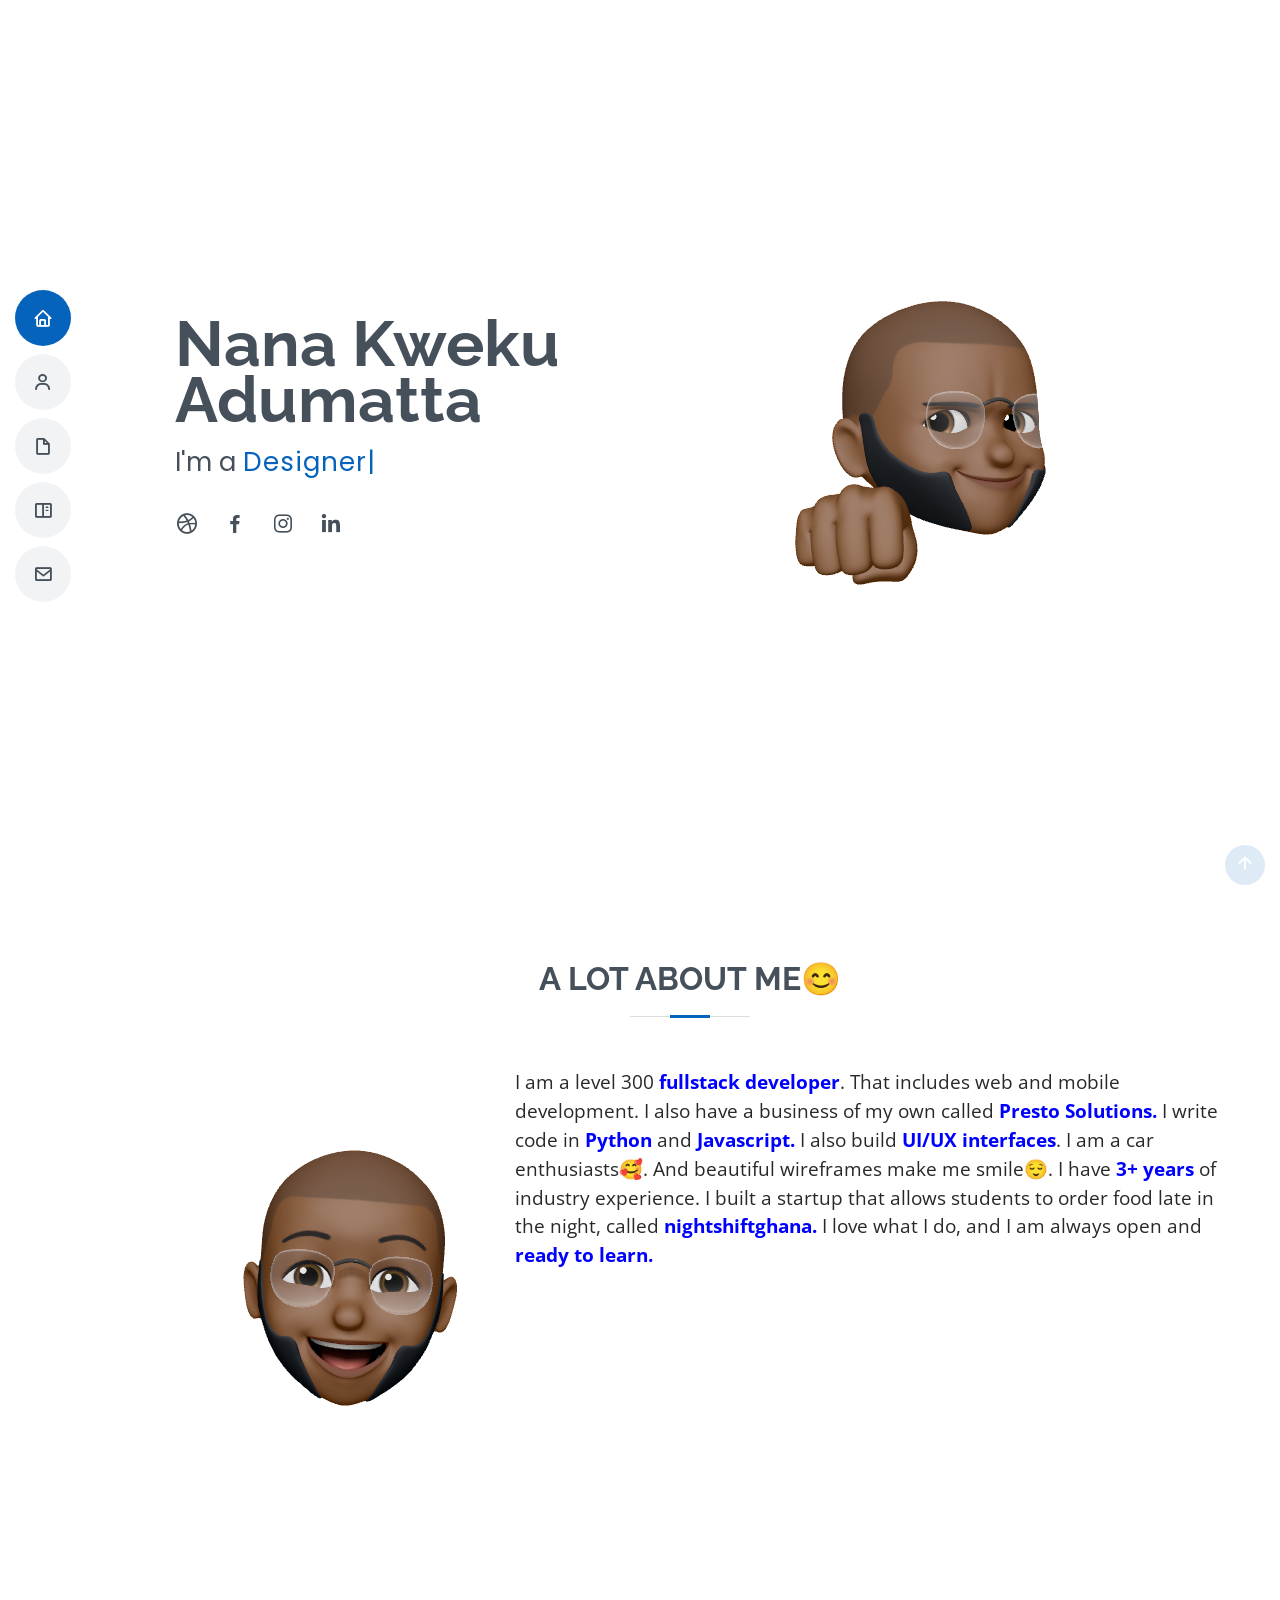
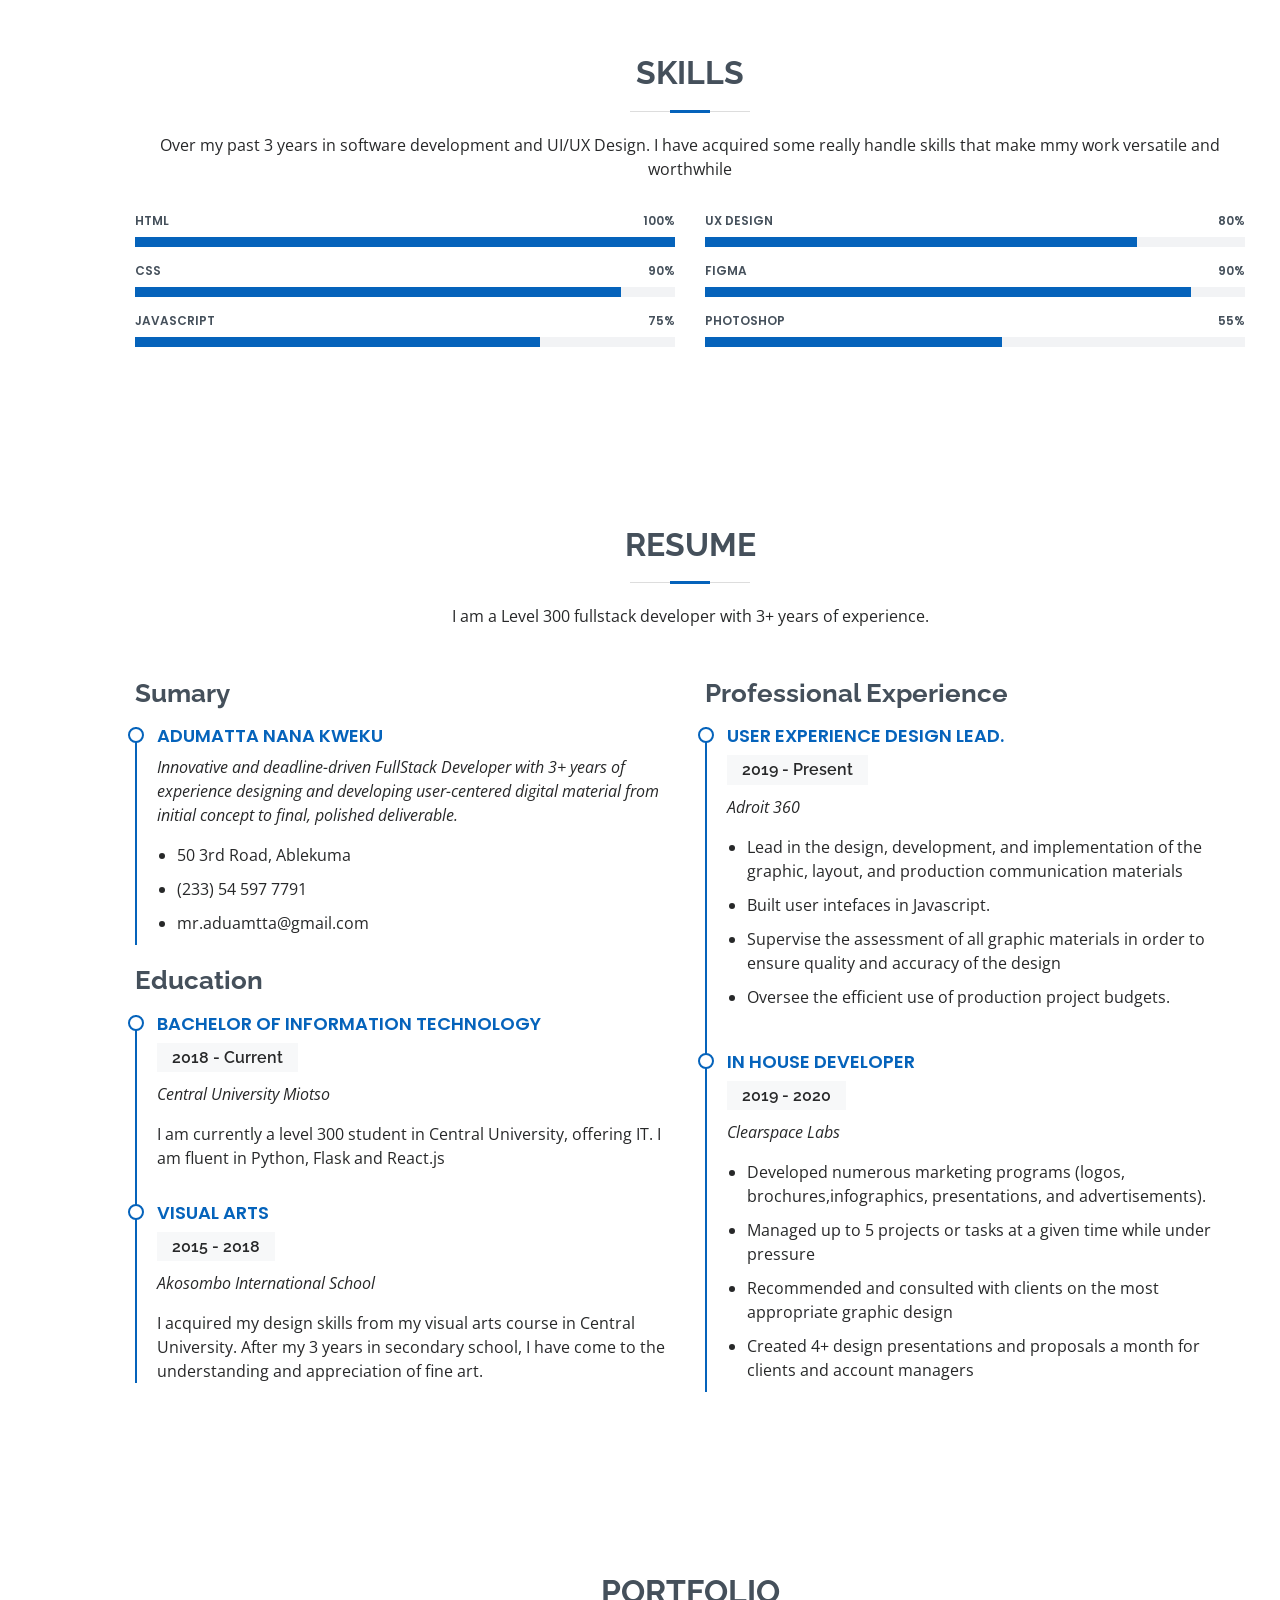
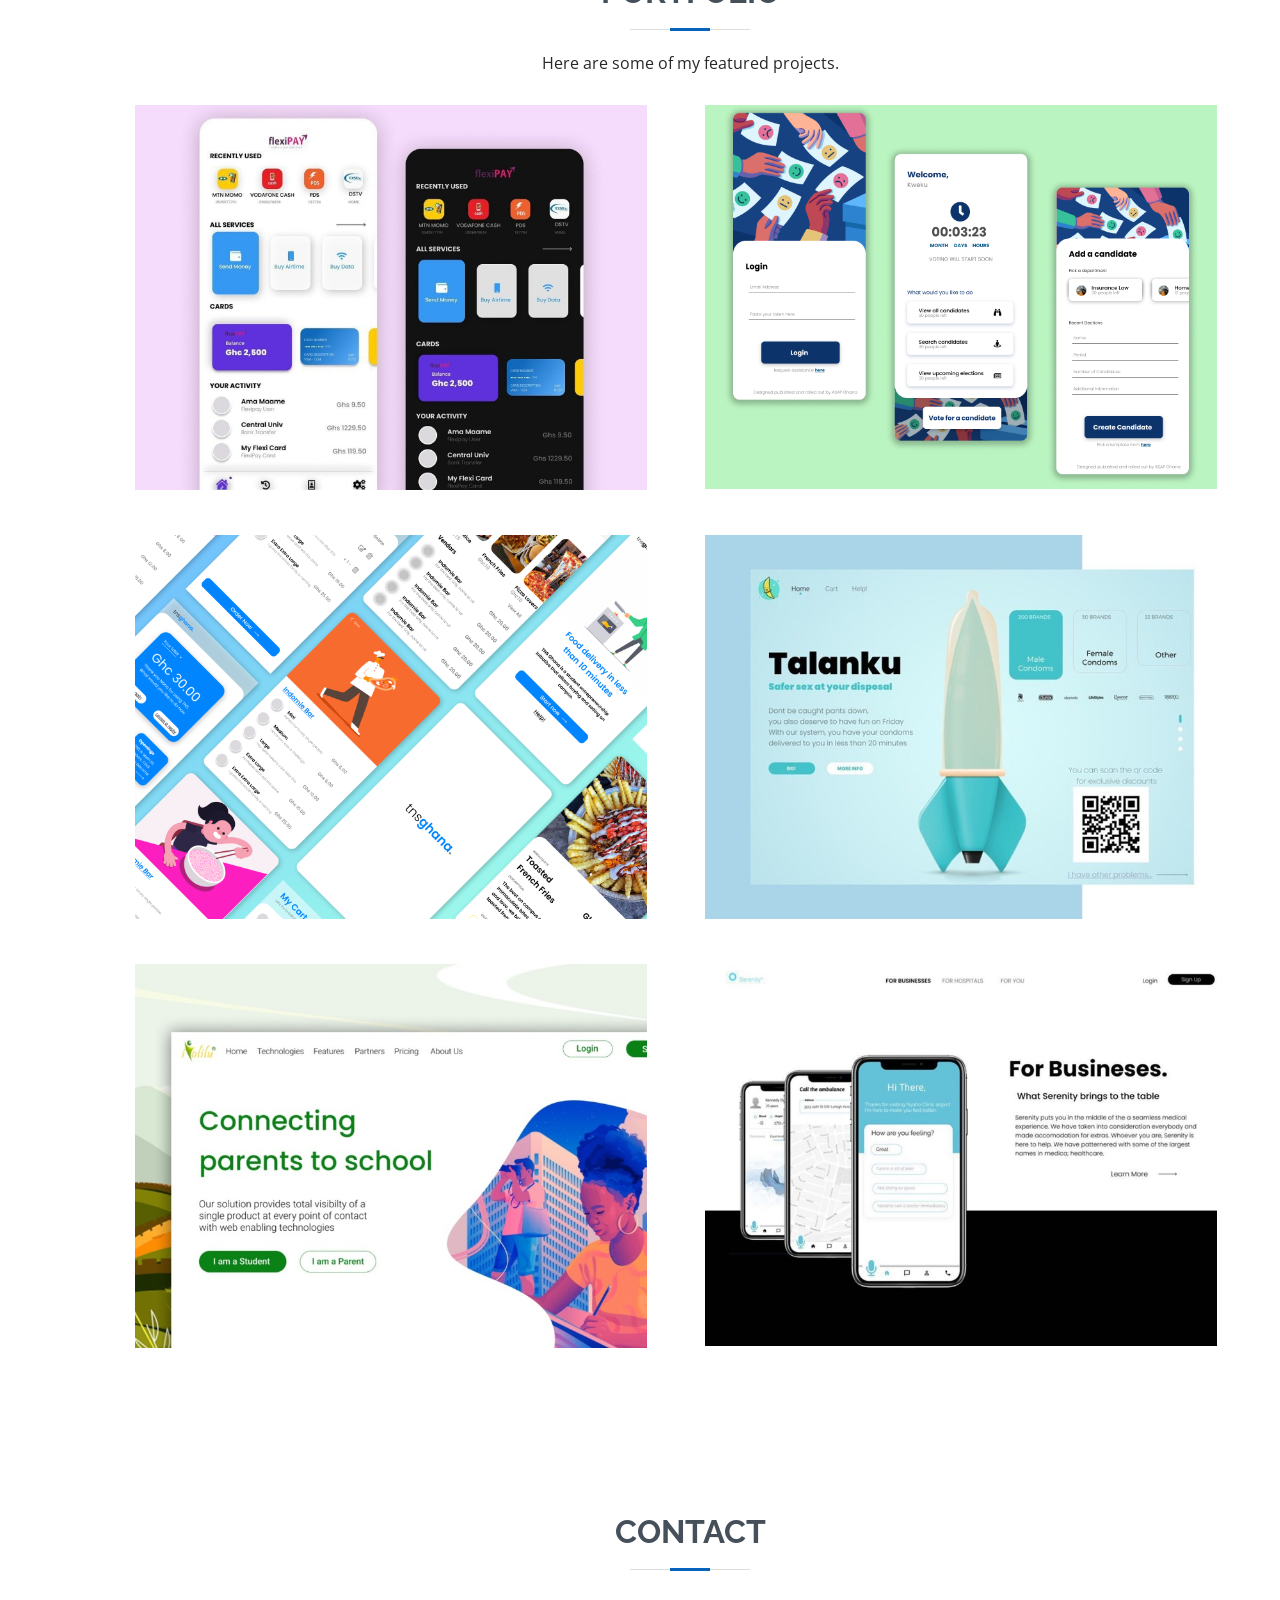
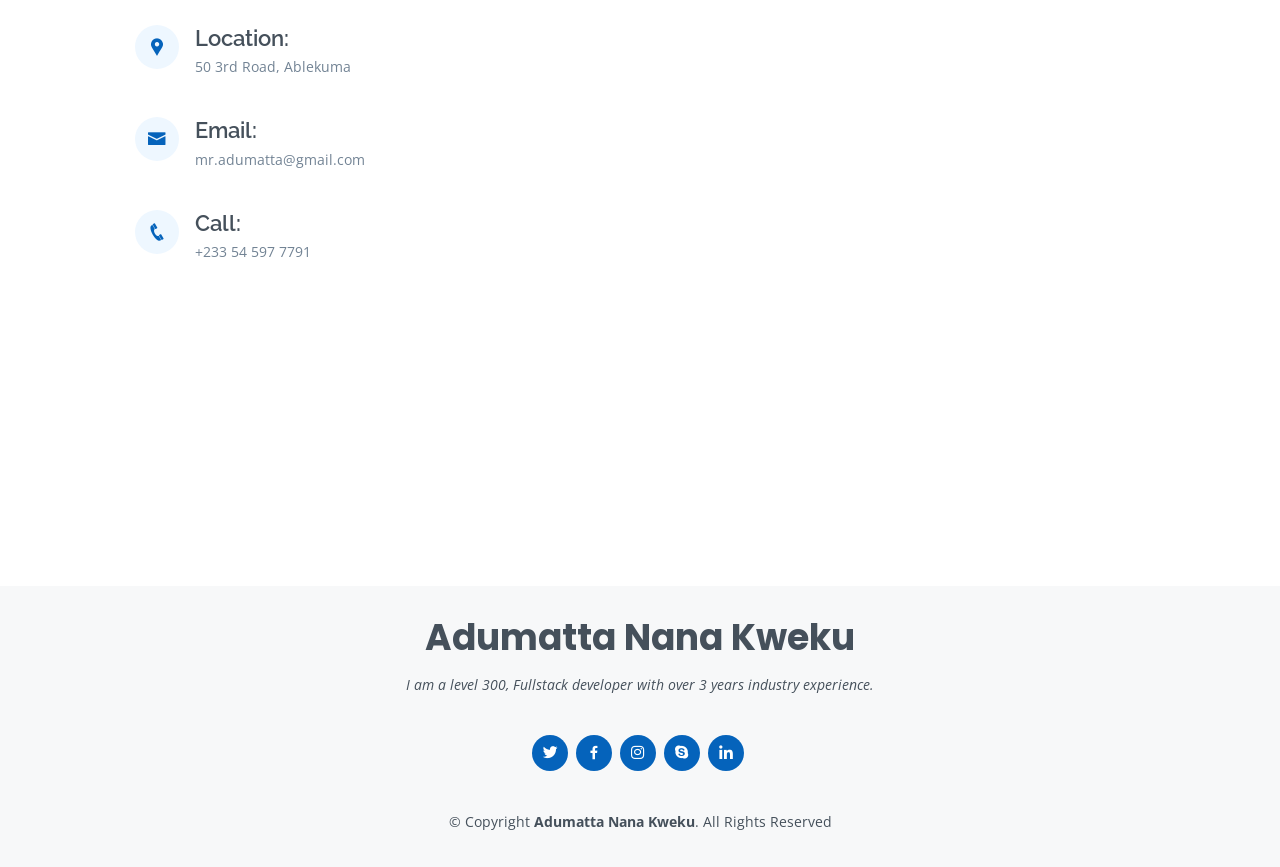
==== index.html @ 80141d2f "up" ====
<!DOCTYPE html>
<html lang="en">

<head>
  <meta charset="utf-8">
  <meta content="width=device-width, initial-scale=1.0" name="viewport">

  <title>Nana Kweku Adumatta</title>
  <meta content="" name="description">
  <meta content="" name="keywords">

  <!-- Favicons -->
  <link href="assets/img/favicon.png" rel="icon">
  <link href="assets/img/apple-touch-icon.png" rel="apple-touch-icon">

  <!-- Google Fonts -->
  <link href="https://fonts.googleapis.com/css?family=Open+Sans:300,300i,400,400i,600,600i,700,700i|Raleway:300,300i,400,400i,500,500i,600,600i,700,700i|Poppins:300,300i,400,400i,500,500i,600,600i,700,700i" rel="stylesheet">

  <!-- Vendor CSS Files -->
  <link href="assets/vendor/bootstrap/css/bootstrap.min.css" rel="stylesheet">
  <link href="assets/vendor/icofont/icofont.min.css" rel="stylesheet">
  <link href="assets/vendor/boxicons/css/boxicons.min.css" rel="stylesheet">
  <link href="assets/vendor/venobox/venobox.css" rel="stylesheet">
  <link href="assets/vendor/owl.carousel/assets/owl.carousel.min.css" rel="stylesheet">
  <link href="assets/vendor/aos/aos.css" rel="stylesheet">

  <!-- Template Main CSS File -->
  <link href="assets/css/style.css" rel="stylesheet">

  <!-- =======================================================
  * Template Name: MyResume - v2.2.1
  * Template URL: https://bootstrapmade.com/free-html-bootstrap-template-my-resume/
  * Author: BootstrapMade.com
  * License: https://bootstrapmade.com/license/
  ======================================================== -->
</head>

<body>

  <!-- ======= Mobile nav toggle button ======= -->
  <button type="button" class="mobile-nav-toggle d-xl-none"><i class="icofont-navigation-menu"></i></button>

  <!-- ======= Header ======= -->
  <header id="header" class="d-flex flex-column justify-content-center">

    <nav class="nav-menu">
      <ul>
        <li class="active"><a href="#hero"><i class="bx bx-home"></i> <span>Home</span></a></li>
        <li><a href="#about"><i class="bx bx-user"></i> <span>About</span></a></li>
        <li><a href="#resume"><i class="bx bx-file-blank"></i> <span>Resume</span></a></li>
        <li><a href="#portfolio"><i class="bx bx-book-content"></i> <span>Portfolio</span></a></li>
        <li><a href="#contact"><i class="bx bx-envelope"></i> <span>Contact</span></a></li>
      </ul>
    </nav><!-- .nav-menu -->

  </header><!-- End Header -->

  <!-- ======= Hero Section ======= -->
  <section id="hero" class="d-flex flex-column justify-content-center">
    <div class="container" data-aos="zoom-in" data-aos-delay="100">
      <div class="row">

      <div class="col-md-6" style="margin-top: auto; margin-bottom: auto;">

      <h1>Nana Kweku <br>Adumatta</h1>
      <p>I'm a <span class="typed" data-typed-items="Designer, Developer, Freelancer, Graphic Designer, Entrepreneur"></span></p>
      <div class="social-links">
        <a href="#" class="dribbble"><i class="bx bxl-dribbble"></i></a>
        <a href="https://www.facebook.com/nanakwekua/" class="facebook"><i class="bx bxl-facebook"></i></a>
        <a href="https://www.instagram.com/mr.kwekuuu/" class="instagram"><i class="bx bxl-instagram"></i></a>
        <!-- <a href="#" class="google-plus"><i class="bx bxl-skype"></i></a> -->
        <a href="https://www.linkedin.com/in/nana-kweku-adumatta-85aa39194/" class="linkedin"><i class="bx bxl-linkedin"></i></a>
      </div>
    </div>
    <div class="col-md-6">
      <img src="./assets/img/IMG_0812.PNG" alt="">
    </div>
  </div>

  </div>

  </section><!-- End Hero -->

  <main id="main">

    <!-- ======= Facts Section ======= -->
    <section id="about" class="skills section-bg">
      <div class="container" data-aos="fade-up">

        <div class="section-title">
          <h2>A lot about me😊</h2>
        </div>
<!-- Fix wrap  -->

        <div class="row" style="flex-wrap:wrap;">
          <div class="col-md-4">
            <img src="./assets/img/happy.png" alt="">
          </div>
          <div class="col-md-8 port">
            <p style="margin-top: auto; margin-bottom: auto; font-size: larger;" >I am a level 300 <a>fullstack developer</a>. That includes web and mobile development. I also have a business of my own called <a>Presto Solutions.</a> I write code in <a>Python</a> and <a>Javascript.</a> I also build <a>UI/UX interfaces</a>. I am a car enthusiasts🥰. And beautiful wireframes make me smile😌. I have <a>3+ years </a>of industry experience. I built a startup that allows students to order food late in the night, called <a>nightshiftghana.</a> I love what I do, and I am always open and <a>ready to learn.</a> </p>
          </div>
        </div>
   
      </div>
    </section>
    <!-- End Skills Section -->

    <!-- ======= Skills Section ======= -->
    <section id="skills" class="skills section-bg">
      <div class="container" data-aos="fade-up">

        <div class="section-title">
          <h2>Skills</h2>
          <p>Over my past 3 years in software development and UI/UX Design. I have acquired some really handle skills that make mmy work versatile and worthwhile</p>
        </div>

        <div class="row skills-content">

          <div class="col-lg-6">

            <div class="progress">
              <span class="skill">HTML <i class="val">100%</i></span>
              <div class="progress-bar-wrap">
                <div class="progress-bar" role="progressbar" aria-valuenow="100" aria-valuemin="0" aria-valuemax="100"></div>
              </div>
            </div>

            <div class="progress">
              <span class="skill">CSS <i class="val">90%</i></span>
              <div class="progress-bar-wrap">
                <div class="progress-bar" role="progressbar" aria-valuenow="90" aria-valuemin="0" aria-valuemax="100"></div>
              </div>
            </div>

            <div class="progress">
              <span class="skill">JavaScript <i class="val">75%</i></span>
              <div class="progress-bar-wrap">
                <div class="progress-bar" role="progressbar" aria-valuenow="75" aria-valuemin="0" aria-valuemax="100"></div>
              </div>
            </div>

          </div>

          <div class="col-lg-6">

            <div class="progress">
              <span class="skill">UX Design <i class="val">80%</i></span>
              <div class="progress-bar-wrap">
                <div class="progress-bar" role="progressbar" aria-valuenow="80" aria-valuemin="0" aria-valuemax="100"></div>
              </div>
            </div>

            <div class="progress">
              <span class="skill">Figma <i class="val">90%</i></span>
              <div class="progress-bar-wrap">
                <div class="progress-bar" role="progressbar" aria-valuenow="90" aria-valuemin="0" aria-valuemax="100"></div>
              </div>
            </div>

            <div class="progress">
              <span class="skill">Photoshop <i class="val">55%</i></span>
              <div class="progress-bar-wrap">
                <div class="progress-bar" role="progressbar" aria-valuenow="55" aria-valuemin="0" aria-valuemax="100"></div>
              </div>
            </div>

          </div>

        </div>

      </div>
    </section><!-- End Skills Section -->

    <!-- ======= Resume Section ======= -->
    <section id="resume" class="resume">
      <div class="container" data-aos="fade-up" data-aos-delay="200">

        <div class="section-title">
          <h2>Resume</h2>
          <p>I am a Level 300 fullstack developer with 3+ years of experience.</p>
        </div>

        <div class="row">
          <div class="col-lg-6">
            <h3 class="resume-title">Sumary</h3>
            <div class="resume-item pb-0">
              <h4>Adumatta Nana Kweku</h4>
              <p><em>Innovative and deadline-driven FullStack Developer with 3+ years of experience designing and developing user-centered digital material from initial concept to final, polished deliverable.</em></p>
              <ul>
                <li>50 3rd Road, Ablekuma</li>
                <li>(233) 54 597 7791</li>
                <li>mr.aduamtta@gmail.com</li>
              </ul>
            </div>

            <h3 class="resume-title">Education</h3>
            <div class="resume-item">
              <h4>Bachelor of Information Technology</h4>
              <h5>2018 - Current</h5>
              <p><em>Central University Miotso</em></p>
              <p>I am currently a level 300 student in Central University, offering IT. I am fluent in Python, Flask and React.js</p>
            </div>
            <div class="resume-item">
              <h4>Visual Arts </h4>
              <h5>2015 - 2018</h5>
              <p><em>Akosombo International School</em></p>
              <p>I acquired my design skills from my visual arts course in Central University. After my 3 years in secondary school, I have come to the understanding and appreciation of fine art.</p>
            </div>
          </div>
          <div class="col-lg-6">
            <h3 class="resume-title">Professional Experience</h3>
            <div class="resume-item">
              <h4>User Experience Design Lead.</h4>
              <h5>2019 - Present</h5>
              <p><em>Adroit 360 </em></p>
              <ul>
                <li>Lead in the design, development, and implementation of the graphic, layout, and production communication materials</li>
                <li>Built user intefaces in Javascript.</li>
                <li>Supervise the assessment of all graphic materials in order to ensure quality and accuracy of the design</li>
                <li>Oversee the efficient use of production project budgets.</li>
              </ul>
            </div>
            <div class="resume-item">
              <h4>In house Developer</h4>
              <h5>2019 - 2020</h5>
              <p><em>Clearspace Labs</em></p>
              <ul>
                <li>Developed numerous marketing programs (logos, brochures,infographics, presentations, and advertisements).</li>
                <li>Managed up to 5 projects or tasks at a given time while under pressure</li>
                <li>Recommended and consulted with clients on the most appropriate graphic design</li>
                <li>Created 4+ design presentations and proposals a month for clients and account managers</li>
              </ul>
            </div>
          </div>
        </div>

      </div>
    </section><!-- End Resume Section -->

    <!-- ======= Portfolio Section ======= -->
    <section id="portfolio">
      <div class="container" data-aos="fade-up">

        <div class="section-title">
          <h2>Portfolio</h2>
          <p>Here are some of my featured projects.</p>
        </div>

    


          <div class="row" >
            <div class="col-md-6">
              <img src="./assets/img/portfolio/flexipay.jpg" style="width: 40vw;" alt="">
            </div>
            <div class="col-md-6">
            <img src="./assets/img/portfolio/law.png" style="width: 40vw;" alt="">     
            </div>
          </div>

      <div class="row" >
        <div class="col-md-6">
          <img src="./assets/img/portfolio/tns.png" style="width: 40vw;" alt="">
        </div>
        <div class="col-md-6">
        <img src="./assets/img/portfolio/talanku.jpg" style="width: 40vw;" alt="">  
        </div>  
  </div>

  <div class="row" >
    <div class="col-md-6">

      <img src="./assets/img/portfolio/ikoliu.jpg" style="width: 40vw;" alt="">
    </div>

    <div class="col-md-6">
      <img src="./assets/img/portfolio/clearspace.jpg" style="width: 40vw;" alt="">     
    </div>
</div>
    </section><!-- End Portfolio Section -->

    <!-- ======= Services Section ======= -->

    <!-- ======= Contact Section ======= -->
    <section id="contact" class="contact">
      <div class="container" data-aos="fade-up">

        <div class="section-title">
          <h2>Contact</h2>
        </div>

        <div class="row mt-1">

          <div class="col-lg-4">
            <div class="info">
              <div class="address">
                <i class="icofont-google-map"></i>
                <h4>Location:</h4>
                <p>50 3rd Road, Ablekuma</p>
              </div>

              <div class="email">
                <i class="icofont-envelope"></i>
                <h4>Email:</h4>
                <p>mr.adumatta@gmail.com</p>
              </div>

              <div class="phone">
                <i class="icofont-phone"></i>
                <h4>Call:</h4>
                <p>+233 54 597 7791</p>
              </div>

            </div>

          </div>

         <div class="col-lg-8 mt-5 mt-lg-0">
          <iframe src="https://www.google.com/maps/embed?pb=!1m14!1m12!1m3!1d992.7638715365691!2d-0.25988783943804583!3d5.5587946787518945!2m3!1f0!2f0!3f0!3m2!1i1024!2i768!4f13.1!5e0!3m2!1sen!2sgh!4v1614637736628!5m2!1sen!2sgh" width="600" height="450" style="border:0;" allowfullscreen="" loading="lazy"></iframe>
         </div>
 <!-- 
            <form action="forms/contact.php" method="post" role="form" class="php-email-form">
              <div class="form-row">
                <div class="col-md-6 form-group">
                  <input type="text" name="name" class="form-control" id="name" placeholder="Your Name" data-rule="minlen:4" data-msg="Please enter at least 4 chars" />
                  <div class="validate"></div>
                </div>
                <div class="col-md-6 form-group">
                  <input type="email" class="form-control" name="email" id="email" placeholder="Your Email" data-rule="email" data-msg="Please enter a valid email" />
                  <div class="validate"></div>
                </div>
              </div>
              <div class="form-group">
                <input type="text" class="form-control" name="subject" id="subject" placeholder="Subject" data-rule="minlen:4" data-msg="Please enter at least 8 chars of subject" />
                <div class="validate"></div>
              </div>
              <div class="form-group">
                <textarea class="form-control" name="message" rows="5" data-rule="required" data-msg="Please write something for us" placeholder="Message"></textarea>
                <div class="validate"></div>
              </div>
              <div class="mb-3">
                <div class="loading">Loading</div>
                <div class="error-message"></div>
                <div class="sent-message">Your message has been sent. Thank you!</div>
              </div>
              <div class="text-center"><button type="submit">Send Message</button></div>
            </form>

          </div> -->

        </div>

      </div>
    </section><!-- End Contact Section -->

  </main><!-- End #main -->

  <!-- ======= Footer ======= -->
  <footer id="footer">
    <div class="container">
      <h3>Adumatta Nana Kweku</h3>
      <p>I am a level 300, Fullstack developer with over 3 years industry experience.</p>
      <div class="social-links">
        <a href="#" class="twitter"><i class="bx bxl-twitter"></i></a>
        <a href="#" class="facebook"><i class="bx bxl-facebook"></i></a>
        <a href="#" class="instagram"><i class="bx bxl-instagram"></i></a>
        <a href="#" class="google-plus"><i class="bx bxl-skype"></i></a>
        <a href="#" class="linkedin"><i class="bx bxl-linkedin"></i></a>
      </div>
      <div class="copyright">
        &copy; Copyright <strong><span>Adumatta Nana Kweku</span></strong>. All Rights Reserved
      </div>
      <!-- <div class="credits">
        All the links in the footer/ should remain intact.
        You can delete the links only if you purchased the pro version.
        Licensing information: [license-url]
        Purchase the pro version with working PHP/AJAX contact form: https://bootstrapmade.com/free-html-bootstrap-template-my-resume/
        Designed by <a href="https://bootstrapmade.com/">BootstrapMade</a>
      </div>
    </div> -->
  </footer><!-- End Footer -->

  <a href="#" class="back-to-top"><i class="bx bx-up-arrow-alt"></i></a>
  <div id="preloader"></div>

  <!-- Vendor JS Files -->
  <script src="assets/vendor/jquery/jquery.min.js"></script>
  <script src="assets/vendor/bootstrap/js/bootstrap.bundle.min.js"></script>
  <script src="assets/vendor/jquery.easing/jquery.easing.min.js"></script>
  <script src="assets/vendor/php-email-form/validate.js"></script>
  <script src="assets/vendor/waypoints/jquery.waypoints.min.js"></script>
  <script src="assets/vendor/counterup/counterup.min.js"></script>
  <script src="assets/vendor/isotope-layout/isotope.pkgd.min.js"></script>
  <script src="assets/vendor/venobox/venobox.min.js"></script>
  <script src="assets/vendor/owl.carousel/owl.carousel.min.js"></script>
  <script src="assets/vendor/typed.js/typed.min.js"></script>
  <script src="assets/vendor/aos/aos.js"></script>

  <!-- Template Main JS File -->
  <script src="assets/js/main.js"></script>

</body>

</html>
---- assets/css/style.css ----
/**
* Template Name: MyResume - v2.2.1
* Template URL: https://bootstrapmade.com/free-html-bootstrap-template-my-resume/
* Author: BootstrapMade.com
* License: https://bootstrapmade.com/license/
*/

/*--------------------------------------------------------------
# General
--------------------------------------------------------------*/
body {
  font-family: "Open Sans", sans-serif;
  color: #272829;
}

a {
  color: #0563bb;
}

a:hover {
  color: #067ded;
  text-decoration: none;
}

h1, h2, h3, h4, h5, h6 {
  font-family: "Raleway", sans-serif;
}

/*--------------------------------------------------------------
# Back to top button
--------------------------------------------------------------*/
.back-to-top {
  position: fixed;
  display: none;
  width: 40px;
  height: 40px;
  border-radius: 50px;
  right: 15px;
  bottom: 15px;
  background: #0563bb;
  color: #fff;
  transition: display 0.5s ease-in-out;
  z-index: 99999;
}

.back-to-top i {
  font-size: 24px;
  position: absolute;
  top: 7px;
  left: 8px;
}

.back-to-top:hover {
  color: #fff;
  background: #0678e3;
  transition: background 0.2s ease-in-out;
}

/*--------------------------------------------------------------
# Preloader
--------------------------------------------------------------*/
#preloader {
  position: fixed;
  top: 0;
  left: 0;
  right: 0;
  bottom: 0;
  z-index: 9999;
  overflow: hidden;
  background: #fff;
}

#preloader:before {
  content: "";
  position: fixed;
  top: calc(50% - 30px);
  left: calc(50% - 30px);
  border: 6px solid #0563bb;
  border-top-color: #fff;
  border-bottom-color: #fff;
  border-radius: 50%;
  width: 60px;
  height: 60px;
  -webkit-animation: animate-preloader 1s linear infinite;
  animation: animate-preloader 1s linear infinite;
}

@-webkit-keyframes animate-preloader {
  0% {
    transform: rotate(0deg);
  }
  100% {
    transform: rotate(360deg);
  }
}

@keyframes animate-preloader {
  0% {
    transform: rotate(0deg);
  }
  100% {
    transform: rotate(360deg);
  }
}

/*--------------------------------------------------------------
# Disable aos animation delay on mobile devices
--------------------------------------------------------------*/
@media screen and (max-width: 768px) {
  [data-aos-delay] {
    transition-delay: 0 !important;
  }
}

/*--------------------------------------------------------------
# Header
--------------------------------------------------------------*/
#header {
  position: fixed;
  top: 0;
  left: 0;
  bottom: 0;
  z-index: 9997;
  transition: all 0.5s;
  padding: 15px;
  overflow-y: auto;
}

@media (max-width: 992px) {
  #header {
    width: 300px;
    background: #fff;
    border-right: 1px solid #e6e9ec;
    left: -300px;
  }
}

@media (min-width: 992px) {
  #main {
    margin-left: 100px;
  }
}

/*--------------------------------------------------------------
# Navigation Menu
--------------------------------------------------------------*/
/* Desktop Navigation */
.nav-menu * {
  margin: 0;
  padding: 0;
  list-style: none;
}

.nav-menu > ul > li {
  position: relative;
  white-space: nowrap;
}

.nav-menu a {
  display: flex;
  align-items: center;
  color: #45505b;
  padding: 10px 18px;
  margin-bottom: 8px;
  transition: 0.3s;
  font-size: 15px;
  border-radius: 50px;
  background: #f2f3f5;
  height: 56px;
  width: 100%;
  overflow: hidden;
  transition: 0.3s;
}

.nav-menu a i {
  font-size: 20px;
}

.nav-menu a span {
  padding: 0 5px 0 7px;
  color: #45505b;
}

@media (min-width: 992px) {
  .nav-menu a {
    width: 56px;
  }
  .nav-menu a span {
    display: none;
    color: #fff;
  }
}

.nav-menu a:hover, .nav-menu .active > a, .nav-menu li:hover > a {
  color: #fff;
  background: #0563bb;
}

.nav-menu a:hover span, .nav-menu .active > a span, .nav-menu li:hover > a span {
  color: #fff;
}

.nav-menu a:hover, .nav-menu li:hover > a {
  width: 100%;
  color: #fff;
}

.nav-menu a:hover span, .nav-menu li:hover > a span {
  display: block;
}

/* Mobile Navigation */
.mobile-nav-toggle {
  position: fixed;
  right: 15px;
  top: 15px;
  z-index: 9998;
  border: 0;
  background: none;
  font-size: 24px;
  transition: all 0.4s;
  outline: none !important;
  line-height: 1;
  cursor: pointer;
  text-align: right;
}

.mobile-nav-toggle i {
  color: #45505b;
}

.mobile-nav-active {
  overflow: hidden;
}

.mobile-nav-active #header {
  left: 0;
}

.mobile-nav-active .mobile-nav-toggle i {
  color: #0563bb;
}

.strip{
  display:flex; justify-content:space-between; margin-top: 5vh;

  
}

.row{
  margin-bottom: 5vh;
}

.port a{
  color: blue !important;
  font-weight: bolder;
}
/*--------------------------------------------------------------
# Hero Section
--------------------------------------------------------------*/
#hero {
  width: 100%;
  height: 100vh;
  /* background: url("../img/hero-bg.jpg") top right no-repeat; */
  background-size: cover;
  position: relative;
}

@media (min-width: 992px) {
  #hero {
    padding-left: 160px;
  }
}

#hero:before {
  content: "";
  background: rgba(255, 255, 255, 0.8);
  position: absolute;
  bottom: 0;
  top: 0;
  left: 0;
  right: 0;
}

#hero h1 {
  margin: 0;
  font-size: 64px;
  font-weight: 700;
  line-height: 56px;
  color: #45505b;
}

#hero p {
  color: #45505b;
  margin: 15px 0 0 0;
  font-size: 26px;
  font-family: "Poppins", sans-serif;
}

#hero p span {
  color: #0563bb;
  letter-spacing: 1px;
}

#hero .social-links {
  margin-top: 30px;
}

#hero .social-links a {
  font-size: 24px;
  display: inline-block;
  color: #45505b;
  line-height: 1;
  margin-right: 20px;
  transition: 0.3s;
}

#hero .social-links a:hover {
  color: #0563bb;
}

@media (max-width: 992px) {
  #hero {
    text-align: center;
  }
  #hero h1 {
    font-size: 32px;
    line-height: 36px;
  }
  #hero p {
    margin-top: 10px;
    font-size: 20px;
    line-height: 24px;
  }
}

/*--------------------------------------------------------------
# Sections General
--------------------------------------------------------------*/
section {
  padding: 60px 0;
  overflow: hidden;
}

.section-title {
  text-align: center;
  padding-bottom: 30px;
}

.section-title h2 {
  font-size: 32px;
  font-weight: bold;
  text-transform: uppercase;
  margin-bottom: 20px;
  padding-bottom: 20px;
  position: relative;
  color: #45505b;
}

.section-title h2::before {
  content: '';
  position: absolute;
  display: block;
  width: 120px;
  height: 1px;
  background: #ddd;
  bottom: 1px;
  left: calc(50% - 60px);
}

.section-title h2::after {
  content: '';
  position: absolute;
  display: block;
  width: 40px;
  height: 3px;
  background: #0563bb;
  bottom: 0;
  left: calc(50% - 20px);
}

.section-title p {
  margin-bottom: 0;
}

/*--------------------------------------------------------------
# About
--------------------------------------------------------------*/
.about .content h3 {
  font-weight: 700;
  font-size: 26px;
  color: #728394;
}

.about .content ul {
  list-style: none;
  padding: 0;
}

.about .content ul li {
  padding-bottom: 10px;
}

.about .content ul i {
  font-size: 20px;
  padding-right: 2px;
  color: #0563bb;
}

.about .content p:last-child {
  margin-bottom: 0;
}

/*--------------------------------------------------------------
# Facts
--------------------------------------------------------------*/
.facts .count-box {
  padding: 30px 30px 25px 30px;
  margin-top: 30px;
  width: 100%;
  position: relative;
  text-align: center;
  background: #fff;
}

.facts .count-box i {
  position: absolute;
  top: -25px;
  left: 50%;
  transform: translateX(-50%);
  font-size: 24px;
  background: #0563bb;
  padding: 12px;
  color: #fff;
  border-radius: 50px;
}

.facts .count-box span {
  font-size: 36px;
  display: block;
  font-weight: 600;
  color: #011426;
}

.facts .count-box p {
  padding: 0;
  margin: 0;
  font-family: "Raleway", sans-serif;
  font-size: 14px;
}

/*--------------------------------------------------------------
# Akills
--------------------------------------------------------------*/
.skills .progress {
  height: 50px;
  display: block;
  background: none;
}

.skills .progress .skill {
  padding: 10px 0;
  margin: 0 0 6px 0;
  text-transform: uppercase;
  display: block;
  font-weight: 600;
  font-family: "Poppins", sans-serif;
  color: #45505b;
}

.skills .progress .skill .val {
  float: right;
  font-style: normal;
}

.skills .progress-bar-wrap {
  background: #f2f3f5;
}

.skills .progress-bar {
  width: 1px;
  height: 10px;
  transition: .9s;
  background-color: #0563bb;
}

/*--------------------------------------------------------------
# Resume
--------------------------------------------------------------*/
.resume .resume-title {
  font-size: 26px;
  font-weight: 700;
  margin-top: 20px;
  margin-bottom: 20px;
  color: #45505b;
}

.resume .resume-item {
  padding: 0 0 20px 20px;
  margin-top: -2px;
  border-left: 2px solid #0563bb;
  position: relative;
}

.resume .resume-item h4 {
  line-height: 18px;
  font-size: 18px;
  font-weight: 600;
  text-transform: uppercase;
  font-family: "Poppins", sans-serif;
  color: #0563bb;
  margin-bottom: 10px;
}

.resume .resume-item h5 {
  font-size: 16px;
  background: #f7f8f9;
  padding: 5px 15px;
  display: inline-block;
  font-weight: 600;
  margin-bottom: 10px;
}

.resume .resume-item ul {
  padding-left: 20px;
}

.resume .resume-item ul li {
  padding-bottom: 10px;
}

.resume .resume-item:last-child {
  padding-bottom: 0;
}

.resume .resume-item::before {
  content: "";
  position: absolute;
  width: 16px;
  height: 16px;
  border-radius: 50px;
  left: -9px;
  top: 0;
  background: #fff;
  border: 2px solid #0563bb;
}

/*--------------------------------------------------------------
# Portfolio
--------------------------------------------------------------*/
.portfolio .portfolio-item {
  margin-bottom: 30px;
}

.portfolio #portfolio-flters {
  padding: 0;
  margin: 0 auto 25px auto;
  list-style: none;
  text-align: center;
  background: #fff;
  border-radius: 50px;
  padding: 2px 15px;
}

.portfolio #portfolio-flters li {
  cursor: pointer;
  display: inline-block;
  padding: 10px 15px;
  font-size: 14px;
  font-weight: 600;
  line-height: 1;
  text-transform: uppercase;
  color: #272829;
  margin-bottom: 5px;
  transition: all 0.3s ease-in-out;
}

.portfolio #portfolio-flters li:hover, .portfolio #portfolio-flters li.filter-active {
  color: #0563bb;
}

.portfolio #portfolio-flters li:last-child {
  margin-right: 0;
}

.portfolio .portfolio-wrap {
  transition: 0.3s;
  position: relative;
  overflow: hidden;
  z-index: 1;
  background: rgba(69, 80, 91, 0.8);
}

.portfolio .portfolio-wrap::before {
  content: "";
  background: rgba(255, 255, 255, 0.7);
  position: absolute;
  left: 30px;
  right: 30px;
  top: 30px;
  bottom: 30px;
  transition: all ease-in-out 0.3s;
  z-index: 2;
  opacity: 0;
}

.portfolio .portfolio-wrap .portfolio-info {
  opacity: 0;
  position: absolute;
  top: 0;
  left: 0;
  right: 0;
  bottom: 0;
  text-align: center;
  z-index: 3;
  transition: all ease-in-out 0.3s;
  display: flex;
  flex-direction: column;
  justify-content: center;
  align-items: center;
}

.portfolio .portfolio-wrap .portfolio-info::before {
  display: block;
  content: "";
  width: 48px;
  height: 48px;
  position: absolute;
  top: 35px;
  left: 35px;
  border-top: 3px solid #d7dce1;
  border-left: 3px solid #d7dce1;
  transition: all 0.5s ease 0s;
  z-index: 9994;
}

.portfolio .portfolio-wrap .portfolio-info::after {
  display: block;
  content: "";
  width: 48px;
  height: 48px;
  position: absolute;
  bottom: 35px;
  right: 35px;
  border-bottom: 3px solid #d7dce1;
  border-right: 3px solid #d7dce1;
  transition: all 0.5s ease 0s;
  z-index: 9994;
}

.portfolio .portfolio-wrap .portfolio-info h4 {
  font-size: 20px;
  color: #45505b;
  font-weight: 600;
}

.portfolio .portfolio-wrap .portfolio-info p {
  color: #45505b;
  font-size: 14px;
  text-transform: uppercase;
  padding: 0;
  margin: 0;
}

.portfolio .portfolio-wrap .portfolio-links {
  text-align: center;
  z-index: 4;
}

.portfolio .portfolio-wrap .portfolio-links a {
  color: #45505b;
  margin: 0 2px;
  font-size: 28px;
  display: inline-block;
  transition: 0.3s;
}

.portfolio .portfolio-wrap .portfolio-links a:hover {
  color: #148af9;
}

.portfolio .portfolio-wrap:hover::before {
  top: 0;
  left: 0;
  right: 0;
  bottom: 0;
  opacity: 1;
}

.portfolio .portfolio-wrap:hover .portfolio-info {
  opacity: 1;
}

.portfolio .portfolio-wrap:hover .portfolio-info::before {
  top: 15px;
  left: 15px;
}

.portfolio .portfolio-wrap:hover .portfolio-info::after {
  bottom: 15px;
  right: 15px;
}

/*--------------------------------------------------------------
# Services
--------------------------------------------------------------*/
.services .icon-box {
  text-align: center;
  padding: 70px 20px 80px 20px;
  transition: all ease-in-out 0.3s;
  background: #fff;
  box-shadow: 0px 5px 90px 0px rgba(110, 123, 131, 0.05);
}

.services .icon-box .icon {
  margin: 0 auto;
  width: 100px;
  height: 100px;
  display: flex;
  align-items: center;
  justify-content: center;
  transition: ease-in-out 0.3s;
  position: relative;
}

.services .icon-box .icon i {
  font-size: 36px;
  transition: 0.5s;
  position: relative;
}

.services .icon-box .icon svg {
  position: absolute;
  top: 0;
  left: 0;
}

.services .icon-box .icon svg path {
  transition: 0.5s;
  fill: #f5f5f5;
}

.services .icon-box h4 {
  font-weight: 600;
  margin: 10px 0 15px 0;
  font-size: 22px;
}

.services .icon-box h4 a {
  color: #45505b;
  transition: ease-in-out 0.3s;
}

.services .icon-box p {
  line-height: 24px;
  font-size: 14px;
  margin-bottom: 0;
}

.services .icon-box:hover {
  border-color: #fff;
  box-shadow: 0px 0 35px 0 rgba(0, 0, 0, 0.08);
}

.services .iconbox-blue i {
  color: #47aeff;
}

.services .iconbox-blue:hover .icon i {
  color: #fff;
}

.services .iconbox-blue:hover .icon path {
  fill: #47aeff;
}

.services .iconbox-orange i {
  color: #ffa76e;
}

.services .iconbox-orange:hover .icon i {
  color: #fff;
}

.services .iconbox-orange:hover .icon path {
  fill: #ffa76e;
}

.services .iconbox-pink i {
  color: #e80368;
}

.services .iconbox-pink:hover .icon i {
  color: #fff;
}

.services .iconbox-pink:hover .icon path {
  fill: #e80368;
}

.services .iconbox-yellow i {
  color: #ffbb2c;
}

.services .iconbox-yellow:hover .icon i {
  color: #fff;
}

.services .iconbox-yellow:hover .icon path {
  fill: #ffbb2c;
}

.services .iconbox-red i {
  color: #ff5828;
}

.services .iconbox-red:hover .icon i {
  color: #fff;
}

.services .iconbox-red:hover .icon path {
  fill: #ff5828;
}

.services .iconbox-teal i {
  color: #11dbcf;
}

.services .iconbox-teal:hover .icon i {
  color: #fff;
}

.services .iconbox-teal:hover .icon path {
  fill: #11dbcf;
}

/*--------------------------------------------------------------
# Testimonials
--------------------------------------------------------------*/
.testimonials .section-header {
  margin-bottom: 40px;
}

.testimonials .testimonial-item {
  text-align: center;
}

.testimonials .testimonial-item .testimonial-img {
  width: 120px;
  border-radius: 50%;
  border: 4px solid #fff;
  margin: 0 auto;
}

.testimonials .testimonial-item h3 {
  font-size: 20px;
  font-weight: bold;
  margin: 10px 0 5px 0;
  color: #111;
}

.testimonials .testimonial-item h4 {
  font-size: 14px;
  color: #999;
  margin: 0 0 15px 0;
}

.testimonials .testimonial-item .quote-icon-left, .testimonials .testimonial-item .quote-icon-right {
  color: #90c8fc;
  font-size: 26px;
}

.testimonials .testimonial-item .quote-icon-left {
  display: inline-block;
  left: -5px;
  position: relative;
}

.testimonials .testimonial-item .quote-icon-right {
  display: inline-block;
  right: -5px;
  position: relative;
  top: 10px;
}

.testimonials .testimonial-item p {
  font-style: italic;
  margin: 0 auto 15px auto;
}

.testimonials .owl-nav, .testimonials .owl-dots {
  margin-top: 5px;
  text-align: center;
}

.testimonials .owl-dot {
  display: inline-block;
  margin: 0 5px;
  width: 12px;
  height: 12px;
  border-radius: 50%;
  background-color: #ddd !important;
}

.testimonials .owl-dot.active {
  background-color: #0563bb !important;
}

@media (min-width: 992px) {
  .testimonials .testimonial-item p {
    width: 80%;
  }
}

/*--------------------------------------------------------------
# Contact
--------------------------------------------------------------*/
.contact .info {
  width: 100%;
  background: #fff;
}

.contact .info i {
  font-size: 20px;
  color: #0563bb;
  float: left;
  width: 44px;
  height: 44px;
  background: #eef7ff;
  display: flex;
  justify-content: center;
  align-items: center;
  border-radius: 50px;
  transition: all 0.3s ease-in-out;
}

.contact .info h4 {
  padding: 0 0 0 60px;
  font-size: 22px;
  font-weight: 600;
  margin-bottom: 5px;
  color: #45505b;
}

.contact .info p {
  padding: 0 0 0 60px;
  margin-bottom: 0;
  font-size: 14px;
  color: #728394;
}

.contact .info .email, .contact .info .phone {
  margin-top: 40px;
}

.contact .info .email:hover i, .contact .info .address:hover i, .contact .info .phone:hover i {
  background: #0563bb;
  color: #fff;
}

.contact .php-email-form {
  width: 100%;
  background: #fff;
}

.contact .php-email-form .form-group {
  padding-bottom: 8px;
}

.contact .php-email-form .validate {
  display: none;
  color: red;
  margin: 0 0 15px 0;
  font-weight: 400;
  font-size: 13px;
}

.contact .php-email-form .error-message {
  display: none;
  color: #fff;
  background: #ed3c0d;
  text-align: left;
  padding: 15px;
  font-weight: 600;
}

.contact .php-email-form .error-message br + br {
  margin-top: 25px;
}

.contact .php-email-form .sent-message {
  display: none;
  color: #fff;
  background: #18d26e;
  text-align: center;
  padding: 15px;
  font-weight: 600;
}

.contact .php-email-form .loading {
  display: none;
  background: #fff;
  text-align: center;
  padding: 15px;
}

.contact .php-email-form .loading:before {
  content: "";
  display: inline-block;
  border-radius: 50%;
  width: 24px;
  height: 24px;
  margin: 0 10px -6px 0;
  border: 3px solid #18d26e;
  border-top-color: #eee;
  -webkit-animation: animate-loading 1s linear infinite;
  animation: animate-loading 1s linear infinite;
}

.contact .php-email-form input, .contact .php-email-form textarea {
  border-radius: 4px;
  box-shadow: none;
  font-size: 14px;
}

.contact .php-email-form input {
  height: 44px;
}

.contact .php-email-form textarea {
  padding: 10px 12px;
}

.contact .php-email-form button[type="submit"] {
  background: #0563bb;
  border: 0;
  padding: 10px 35px;
  color: #fff;
  transition: 0.4s;
  border-radius: 50px;
}

.contact .php-email-form button[type="submit"]:hover {
  background: #0678e3;
}

@-webkit-keyframes animate-loading {
  0% {
    transform: rotate(0deg);
  }
  100% {
    transform: rotate(360deg);
  }
}

@keyframes animate-loading {
  0% {
    transform: rotate(0deg);
  }
  100% {
    transform: rotate(360deg);
  }
}

/*--------------------------------------------------------------
# Portfolio Details
--------------------------------------------------------------*/
.portfolio-details {
  padding: 40px 0;
}

.portfolio-details .portfolio-title {
  font-size: 26px;
  font-weight: 700;
  margin-bottom: 20px;
}

.portfolio-details .portfolio-details-carousel .owl-nav, .portfolio-details .portfolio-details-carousel .owl-dots {
  margin-top: 5px;
  text-align: center;
}

.portfolio-details .portfolio-details-carousel .owl-dot {
  display: inline-block;
  margin: 0 5px;
  width: 12px;
  height: 12px;
  border-radius: 50%;
  background-color: #ddd !important;
}

.portfolio-details .portfolio-details-carousel .owl-dot.active {
  background-color: #0563bb !important;
}

.portfolio-details .portfolio-info {
  padding-top: 45px;
}

.portfolio-details .portfolio-info h3 {
  font-size: 22px;
  font-weight: 400;
  margin-bottom: 20px;
}

.portfolio-details .portfolio-info ul {
  list-style: none;
  padding: 0;
  font-size: 15px;
}

.portfolio-details .portfolio-info ul li + li {
  margin-top: 10px;
}

.portfolio-details .portfolio-info p {
  font-size: 15px;
  padding: 15px 0 0 0;
}

@media (max-width: 992px) {
  .portfolio-details .portfolio-info {
    padding-top: 20px;
  }
}

/*--------------------------------------------------------------
# Footer
--------------------------------------------------------------*/
#footer {
  background: #f7f8f9;
  color: #45505b;
  font-size: 14px;
  text-align: center;
  padding: 30px 0;
}

#footer h3 {
  font-size: 36px;
  font-weight: 700;
  position: relative;
  font-family: "Poppins", sans-serif;
  padding: 0;
  margin: 0 0 15px 0;
}

#footer p {
  font-size: 15;
  font-style: italic;
  padding: 0;
  margin: 0 0 40px 0;
}

#footer .social-links {
  margin: 0 0 40px 0;
}

#footer .social-links a {
  font-size: 18px;
  display: inline-block;
  background: #0563bb;
  color: #fff;
  line-height: 1;
  padding: 8px 0;
  margin-right: 4px;
  border-radius: 50%;
  text-align: center;
  width: 36px;
  height: 36px;
  transition: 0.3s;
}

#footer .social-links a:hover {
  background: #0678e3;
  color: #fff;
  text-decoration: none;
}

#footer .copyright {
  margin: 0 0 5px 0;
}

#footer .credits {
  font-size: 13px;
}
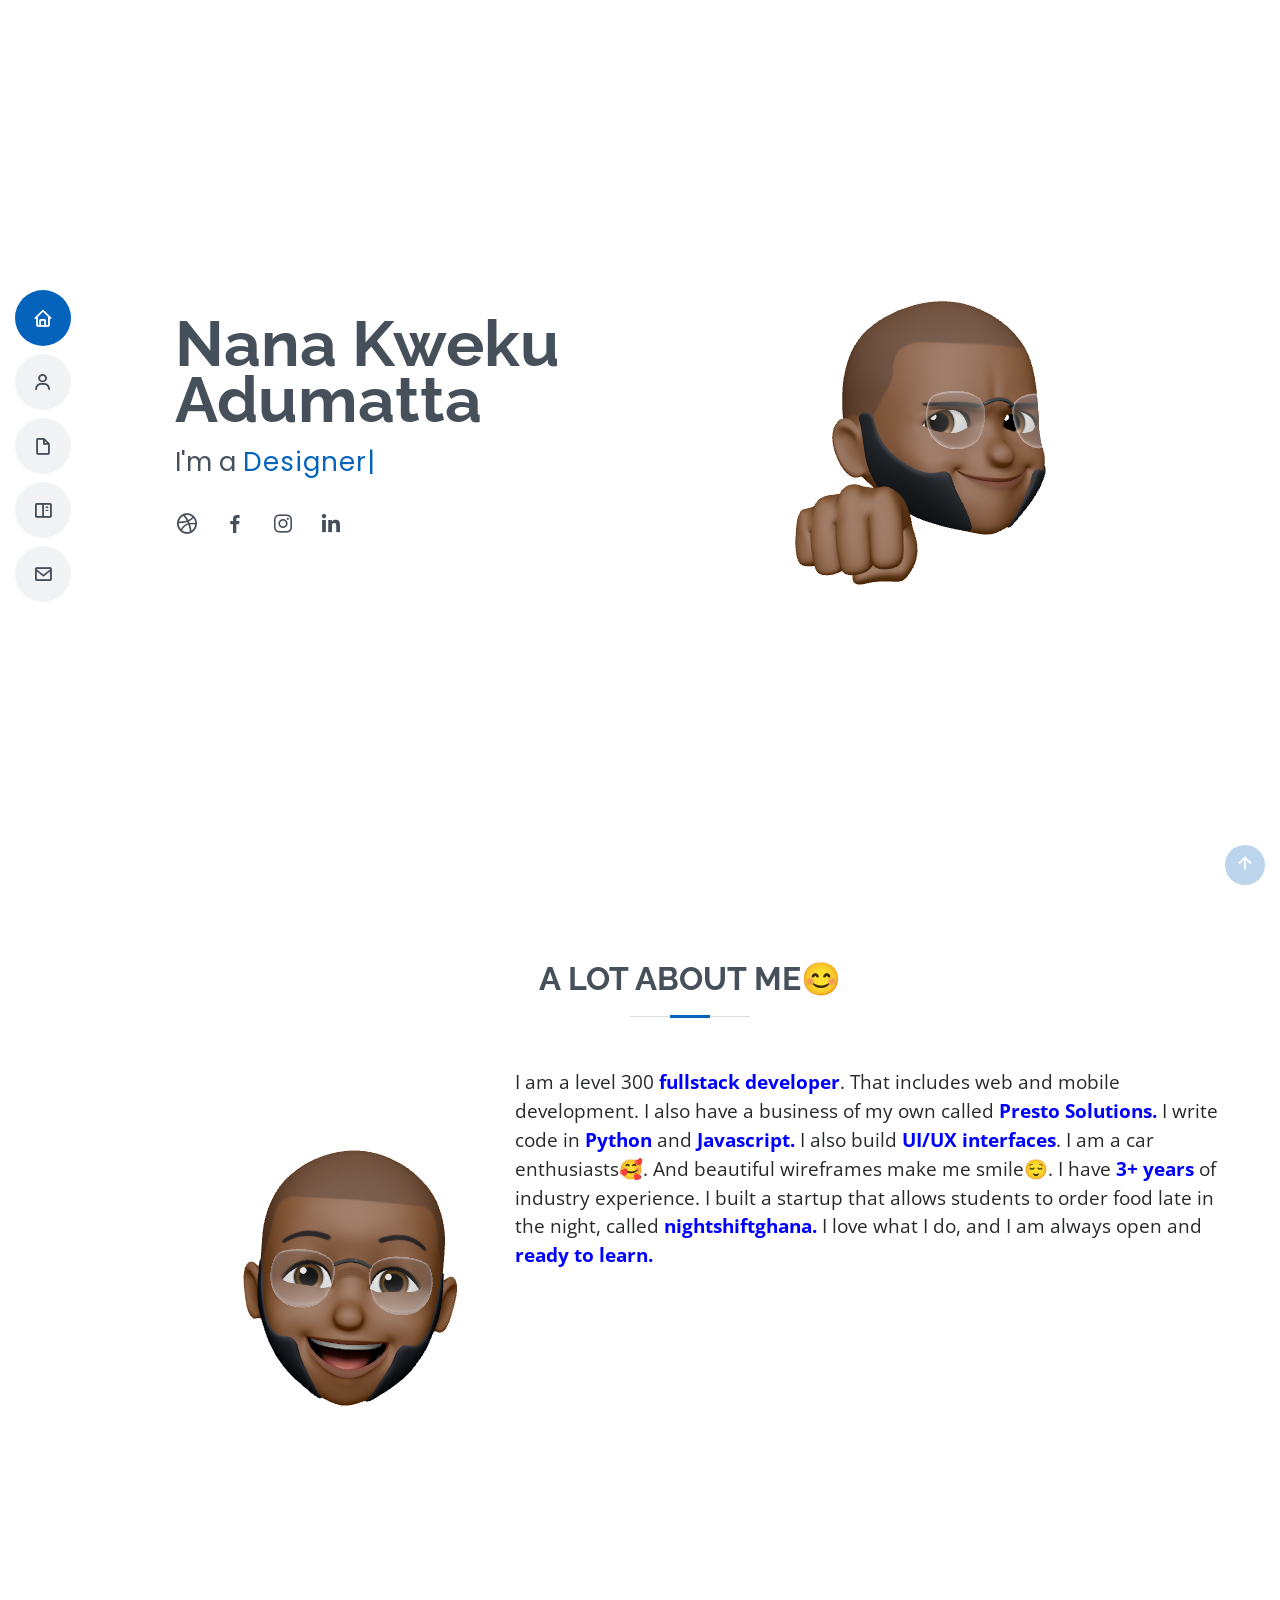
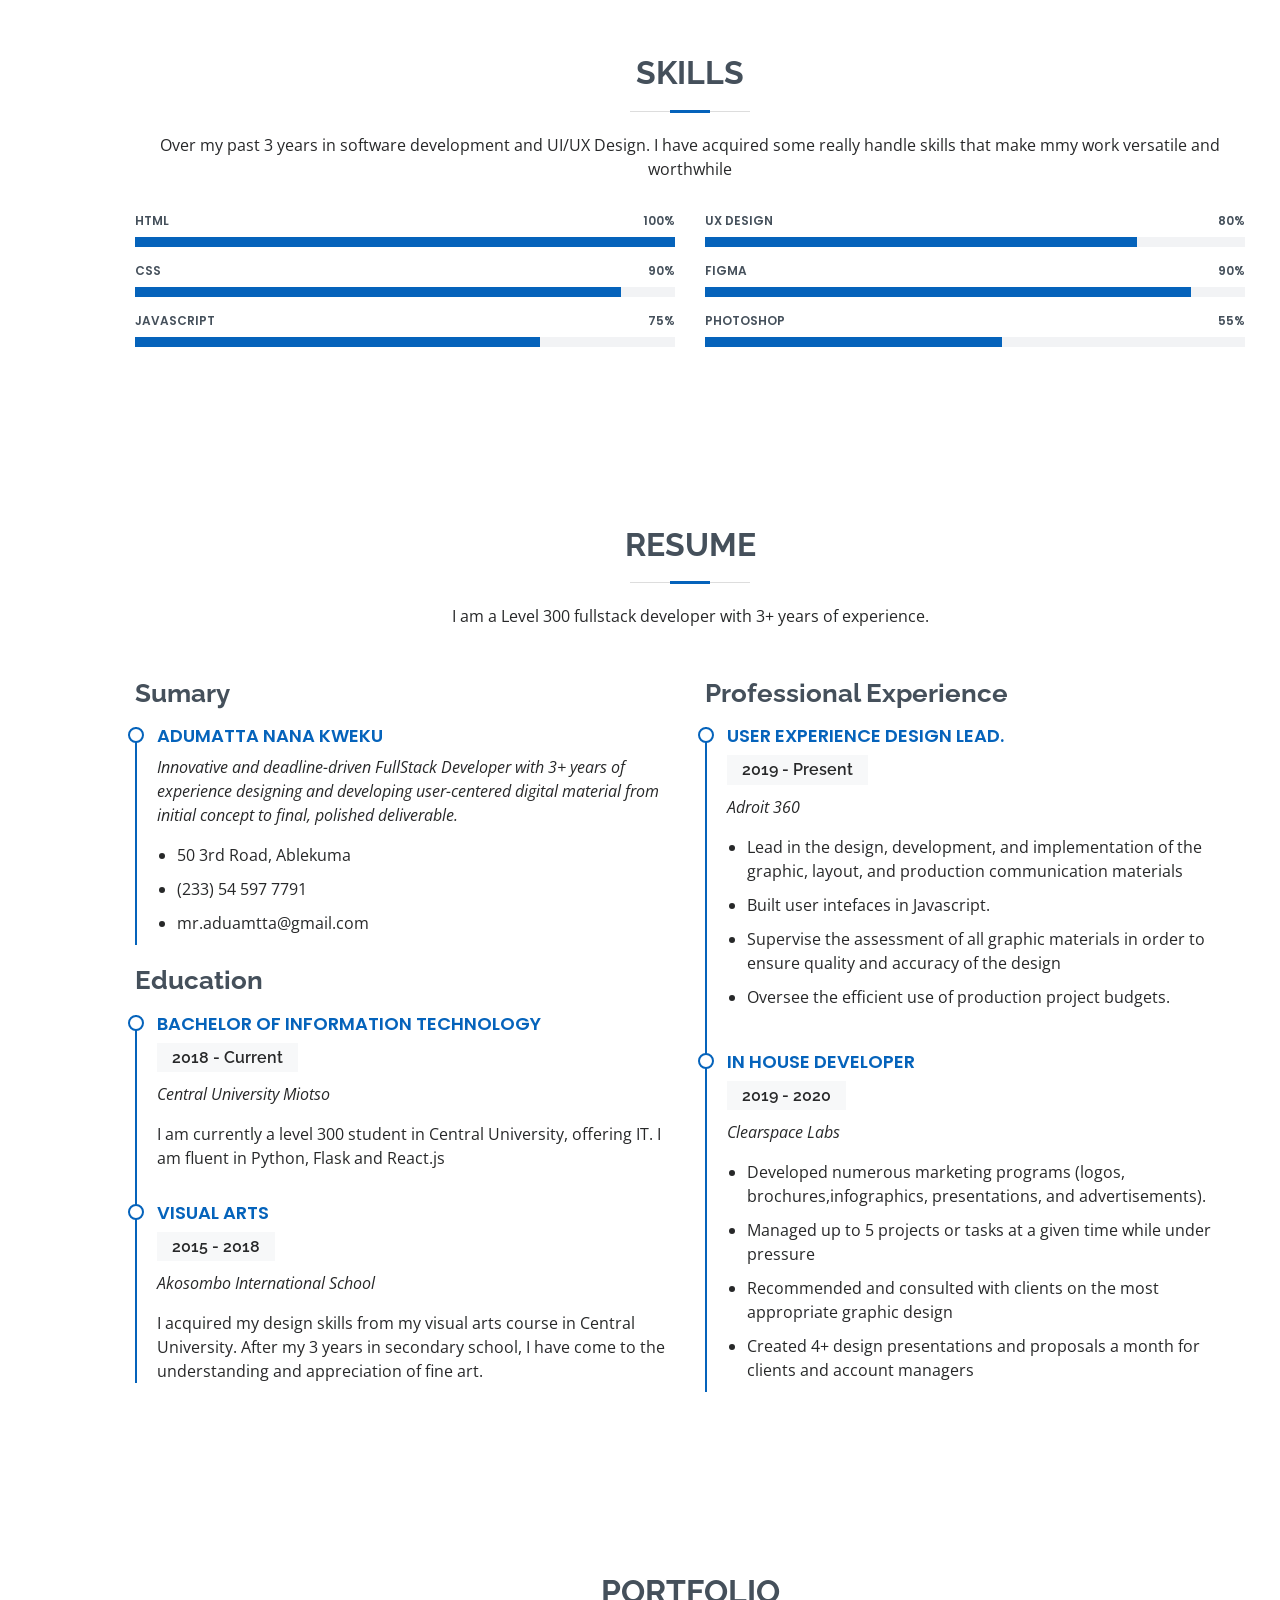
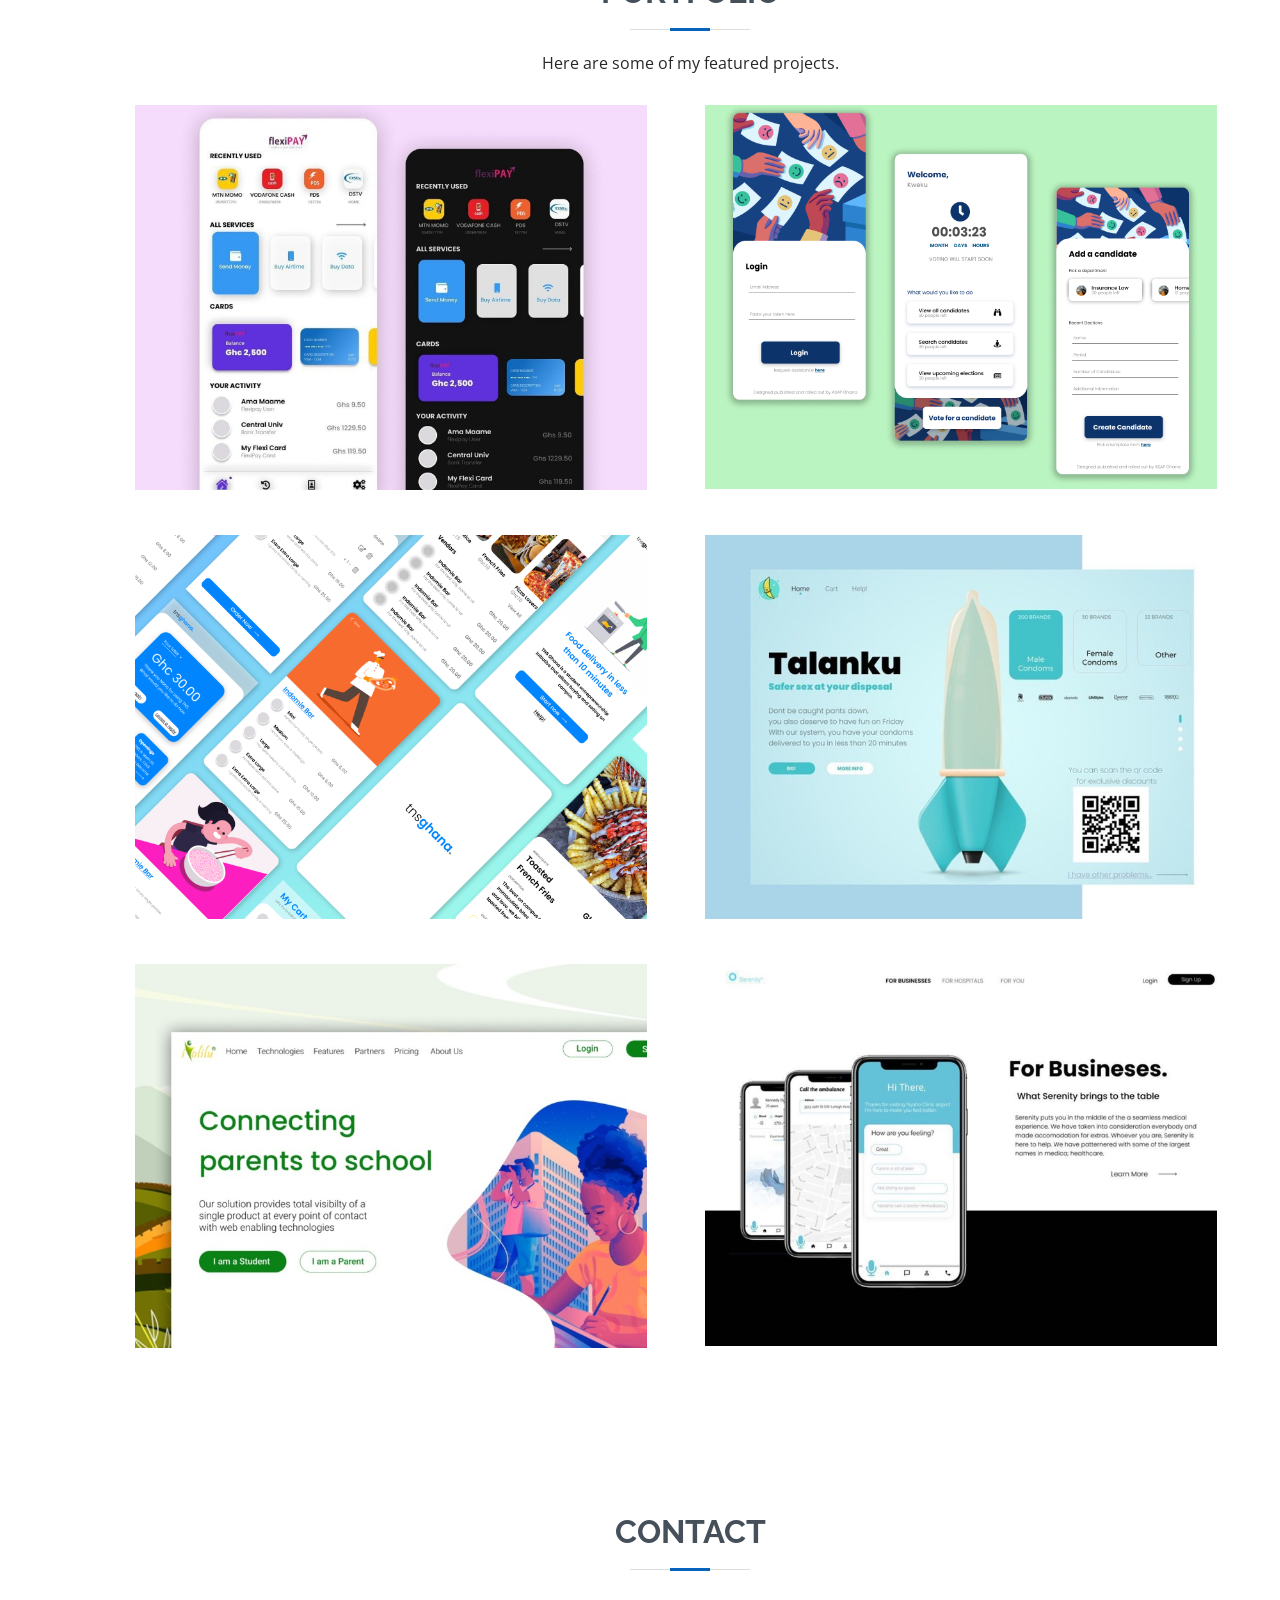
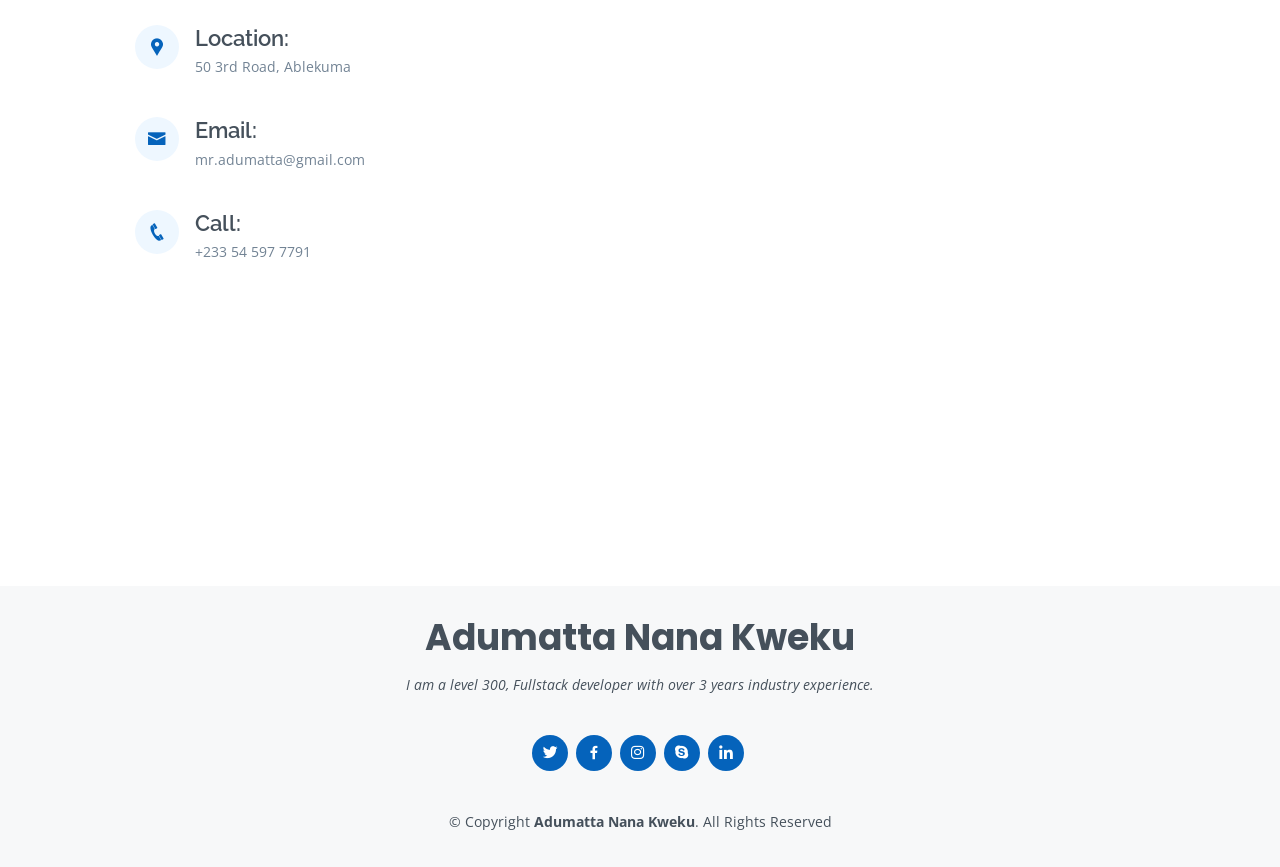
==== commit 8d6b467d: "fire" ====
--- a/index.html
+++ b/index.html
@@ -401,4 +401,4 @@
 
 </body>
 
-</html>+</html>
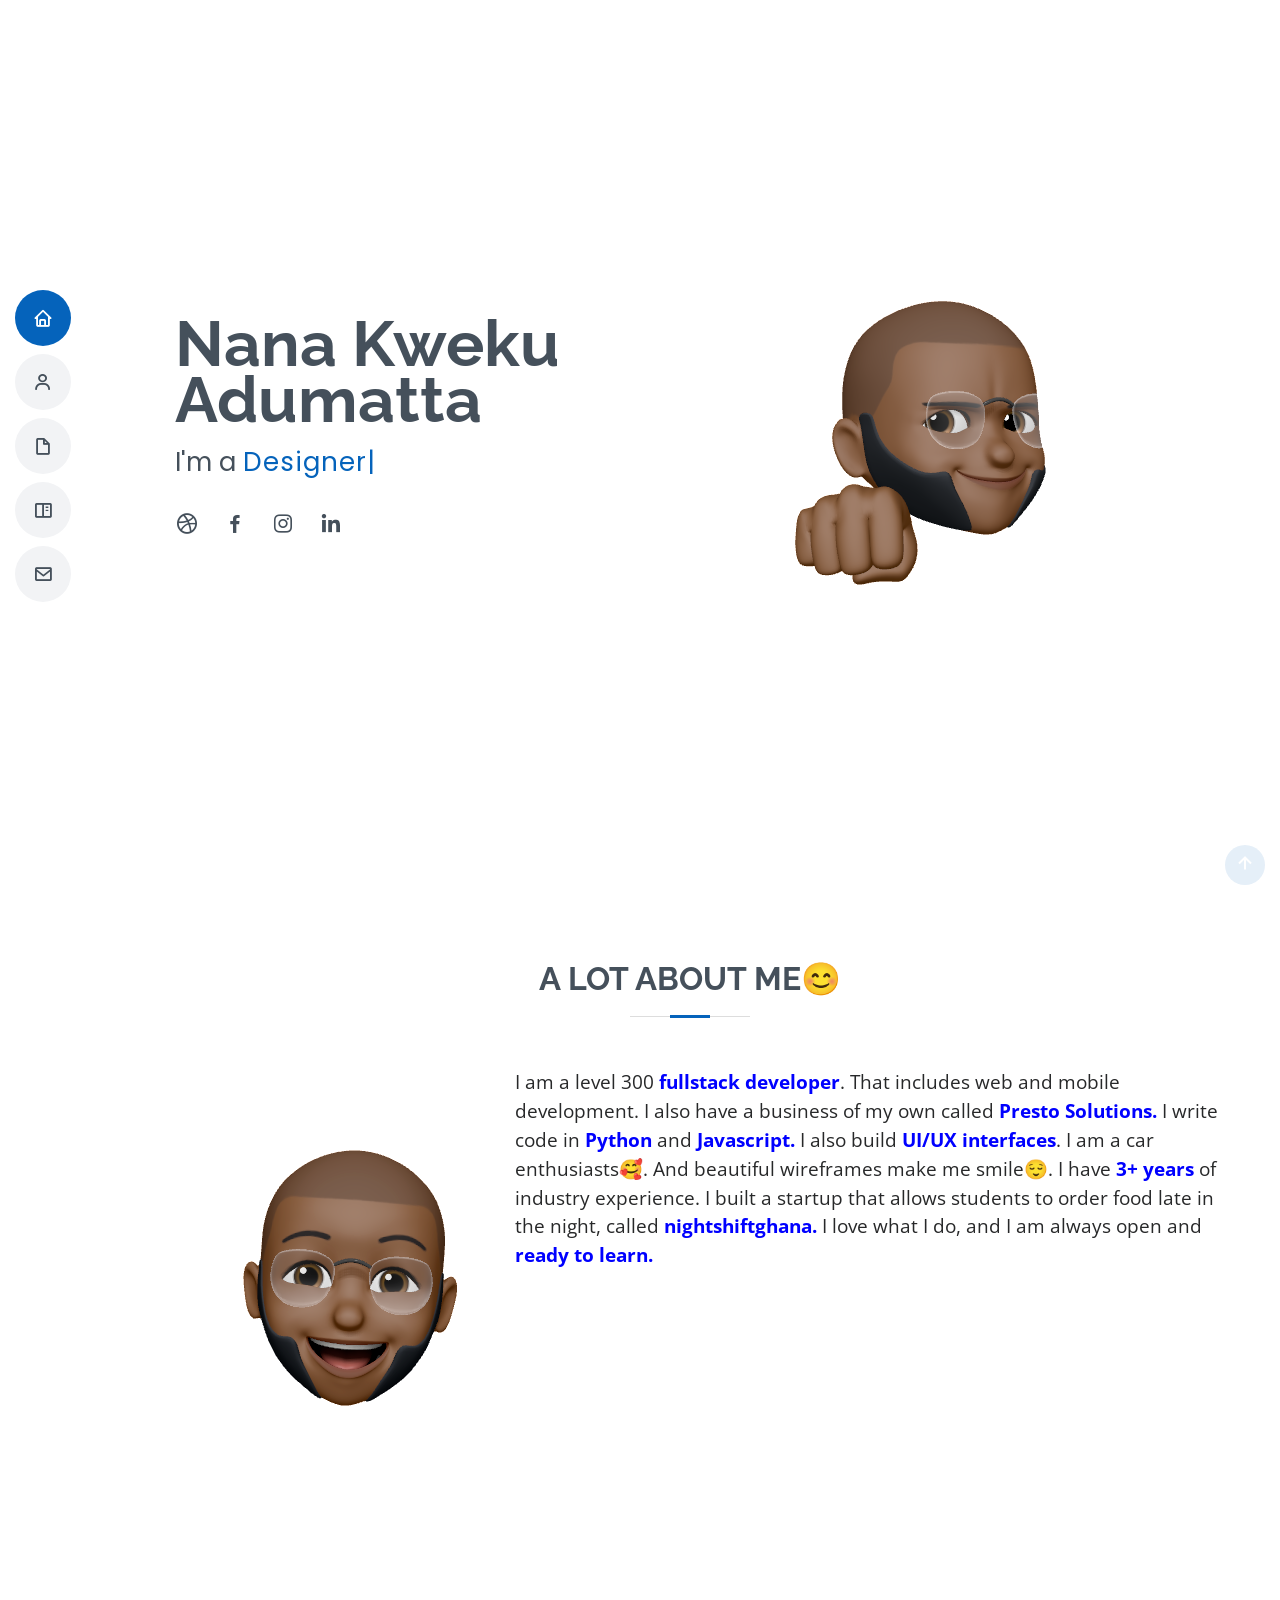
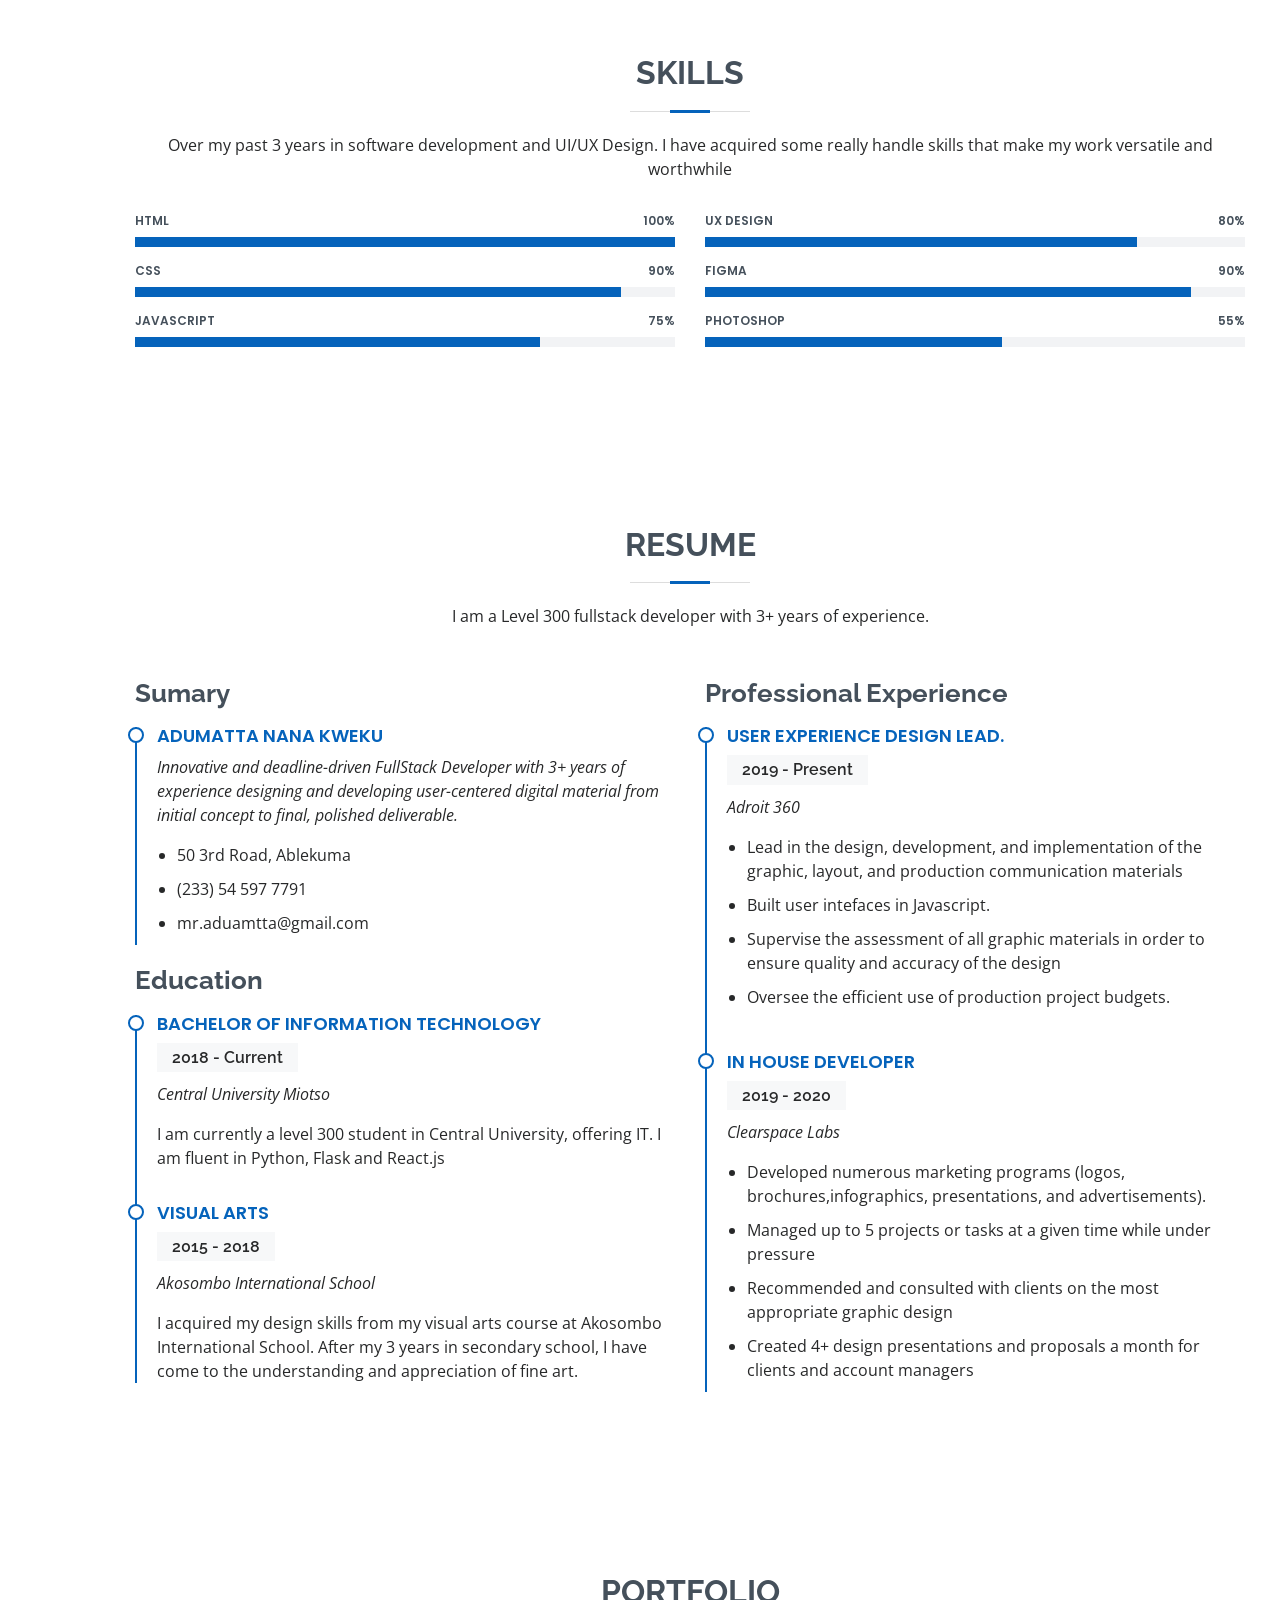
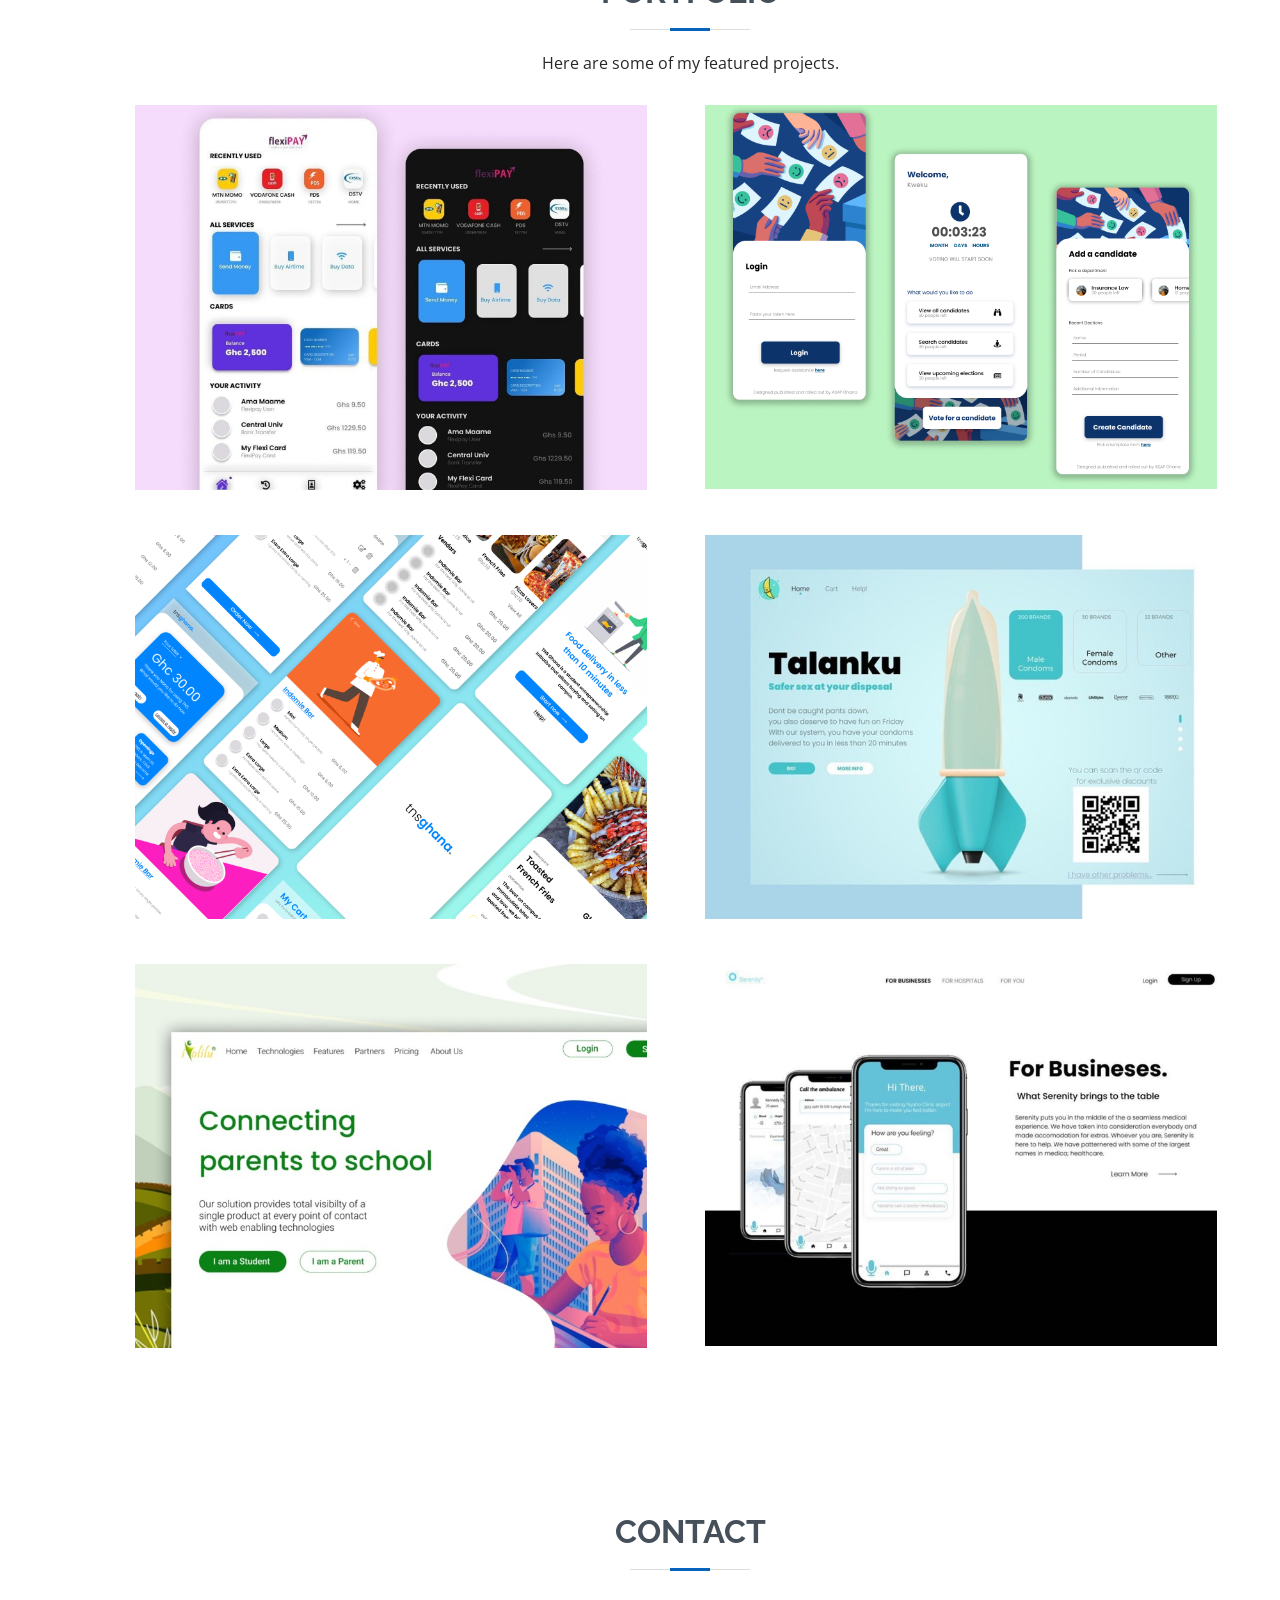
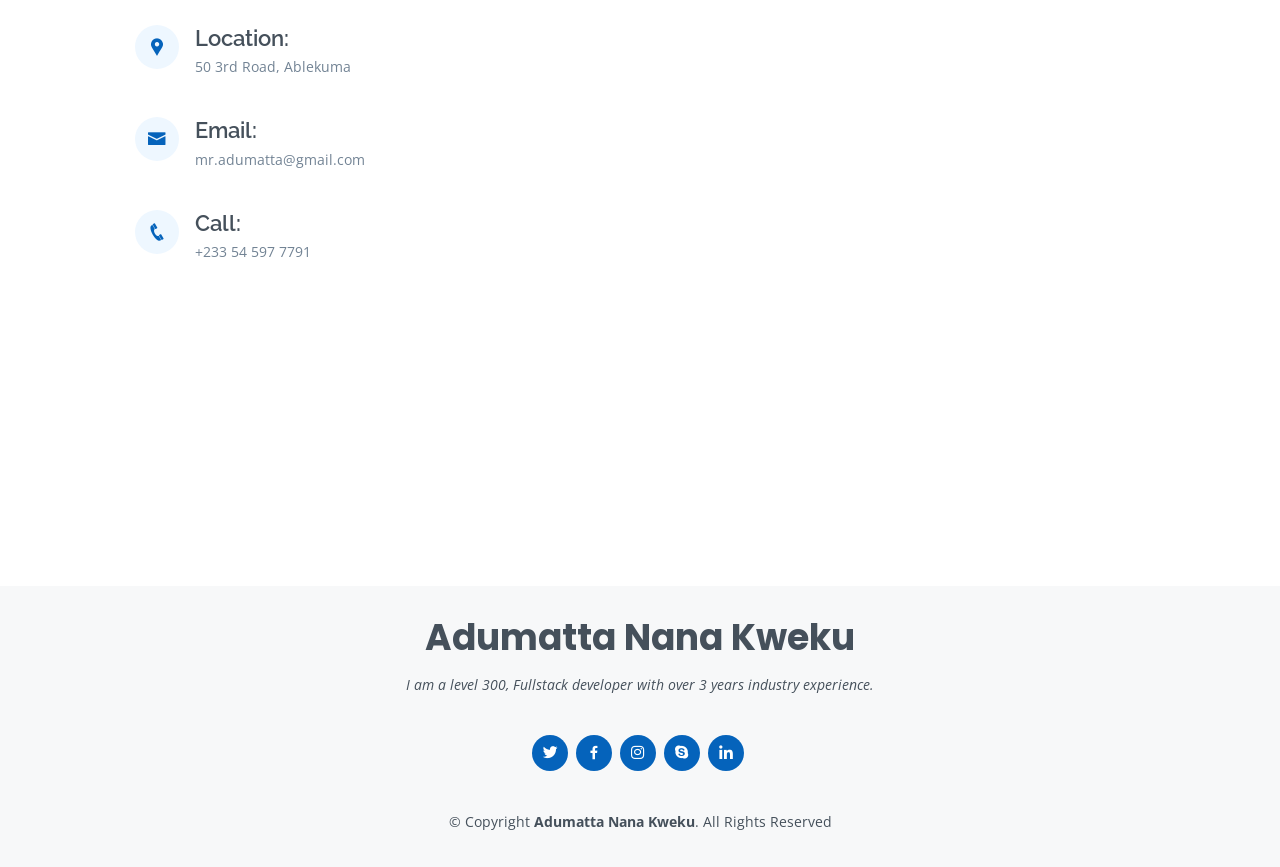
==== commit 3df0b268: "looks good" ====
--- a/index.html
+++ b/index.html
@@ -111,7 +111,7 @@
 
         <div class="section-title">
           <h2>Skills</h2>
-          <p>Over my past 3 years in software development and UI/UX Design. I have acquired some really handle skills that make mmy work versatile and worthwhile</p>
+          <p>Over my past 3 years in software development and UI/UX Design. I have acquired some really handle skills that make my work versatile and worthwhile</p>
         </div>
 
         <div class="row skills-content">
@@ -204,7 +204,7 @@
               <h4>Visual Arts </h4>
               <h5>2015 - 2018</h5>
               <p><em>Akosombo International School</em></p>
-              <p>I acquired my design skills from my visual arts course in Central University. After my 3 years in secondary school, I have come to the understanding and appreciation of fine art.</p>
+              <p>I acquired my design skills from my visual arts course at Akosombo International School. After my 3 years in secondary school, I have come to the understanding and appreciation of fine art.</p>
             </div>
           </div>
           <div class="col-lg-6">
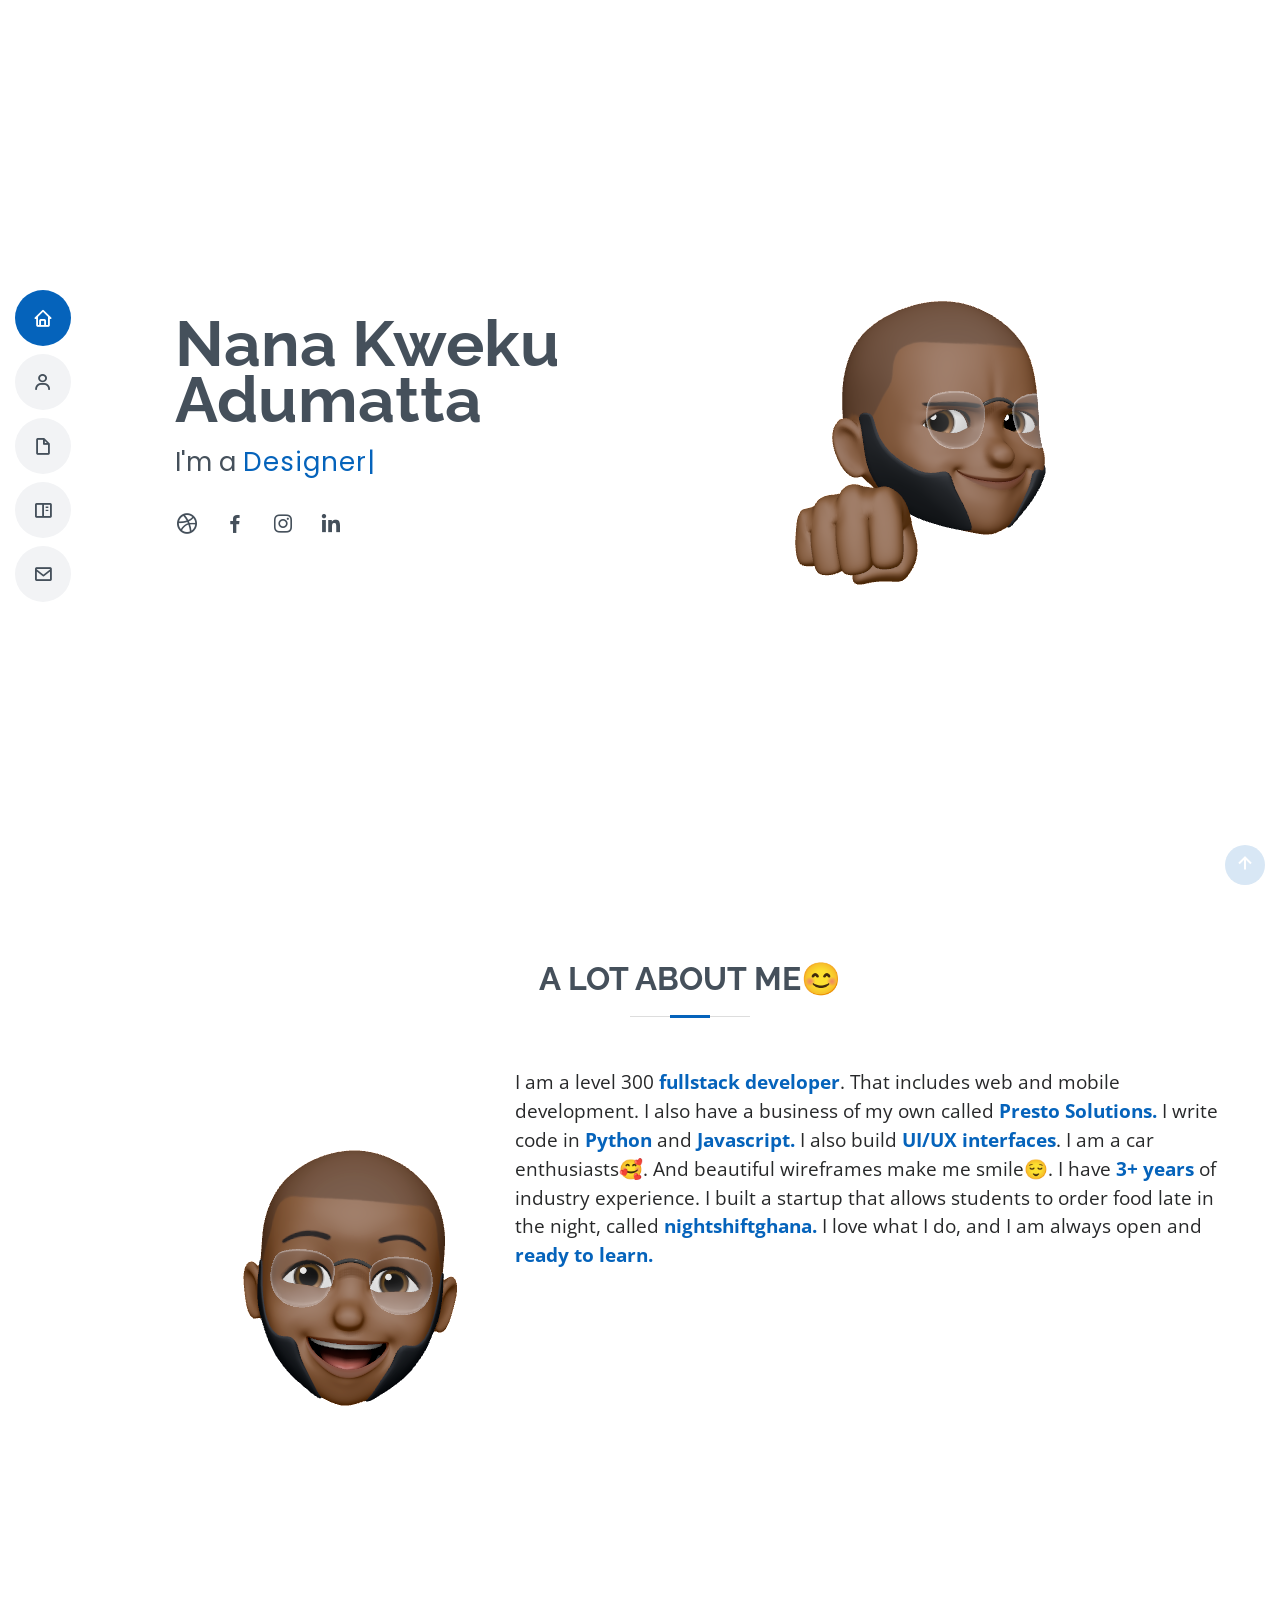
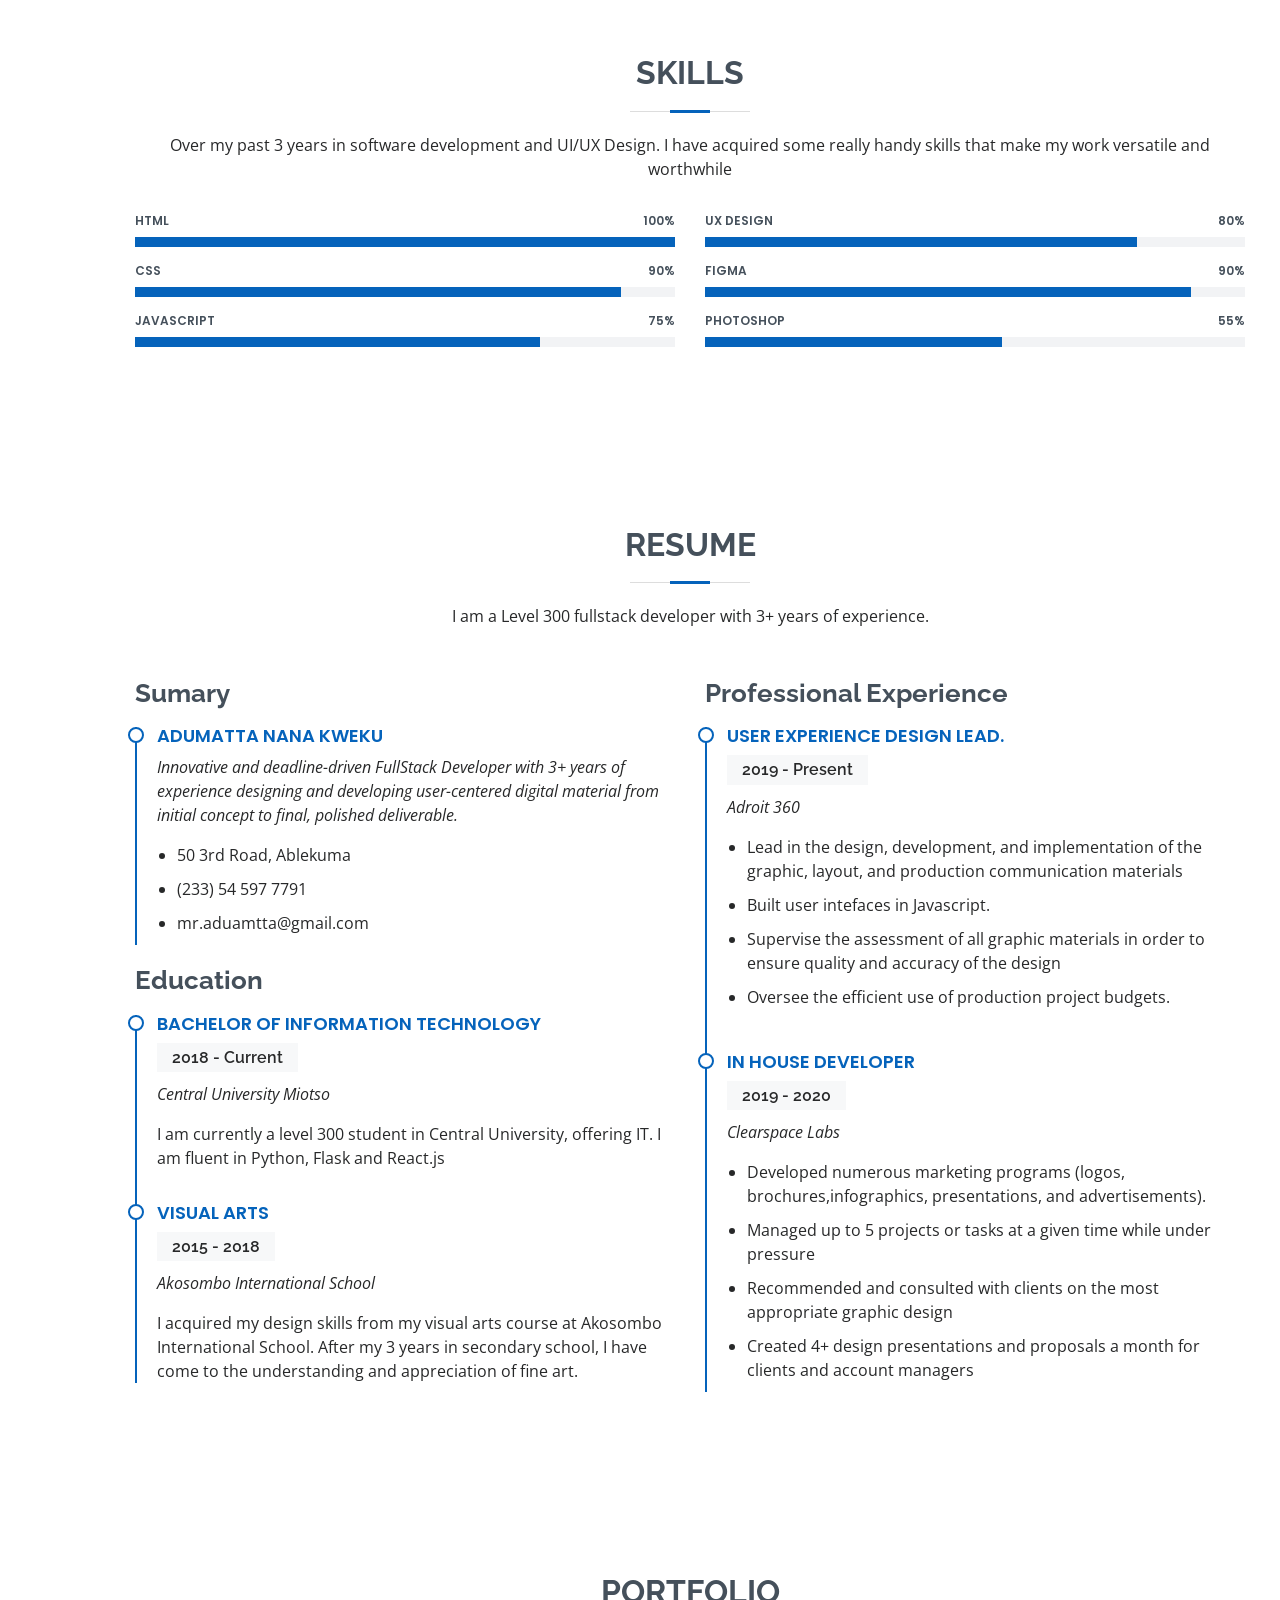
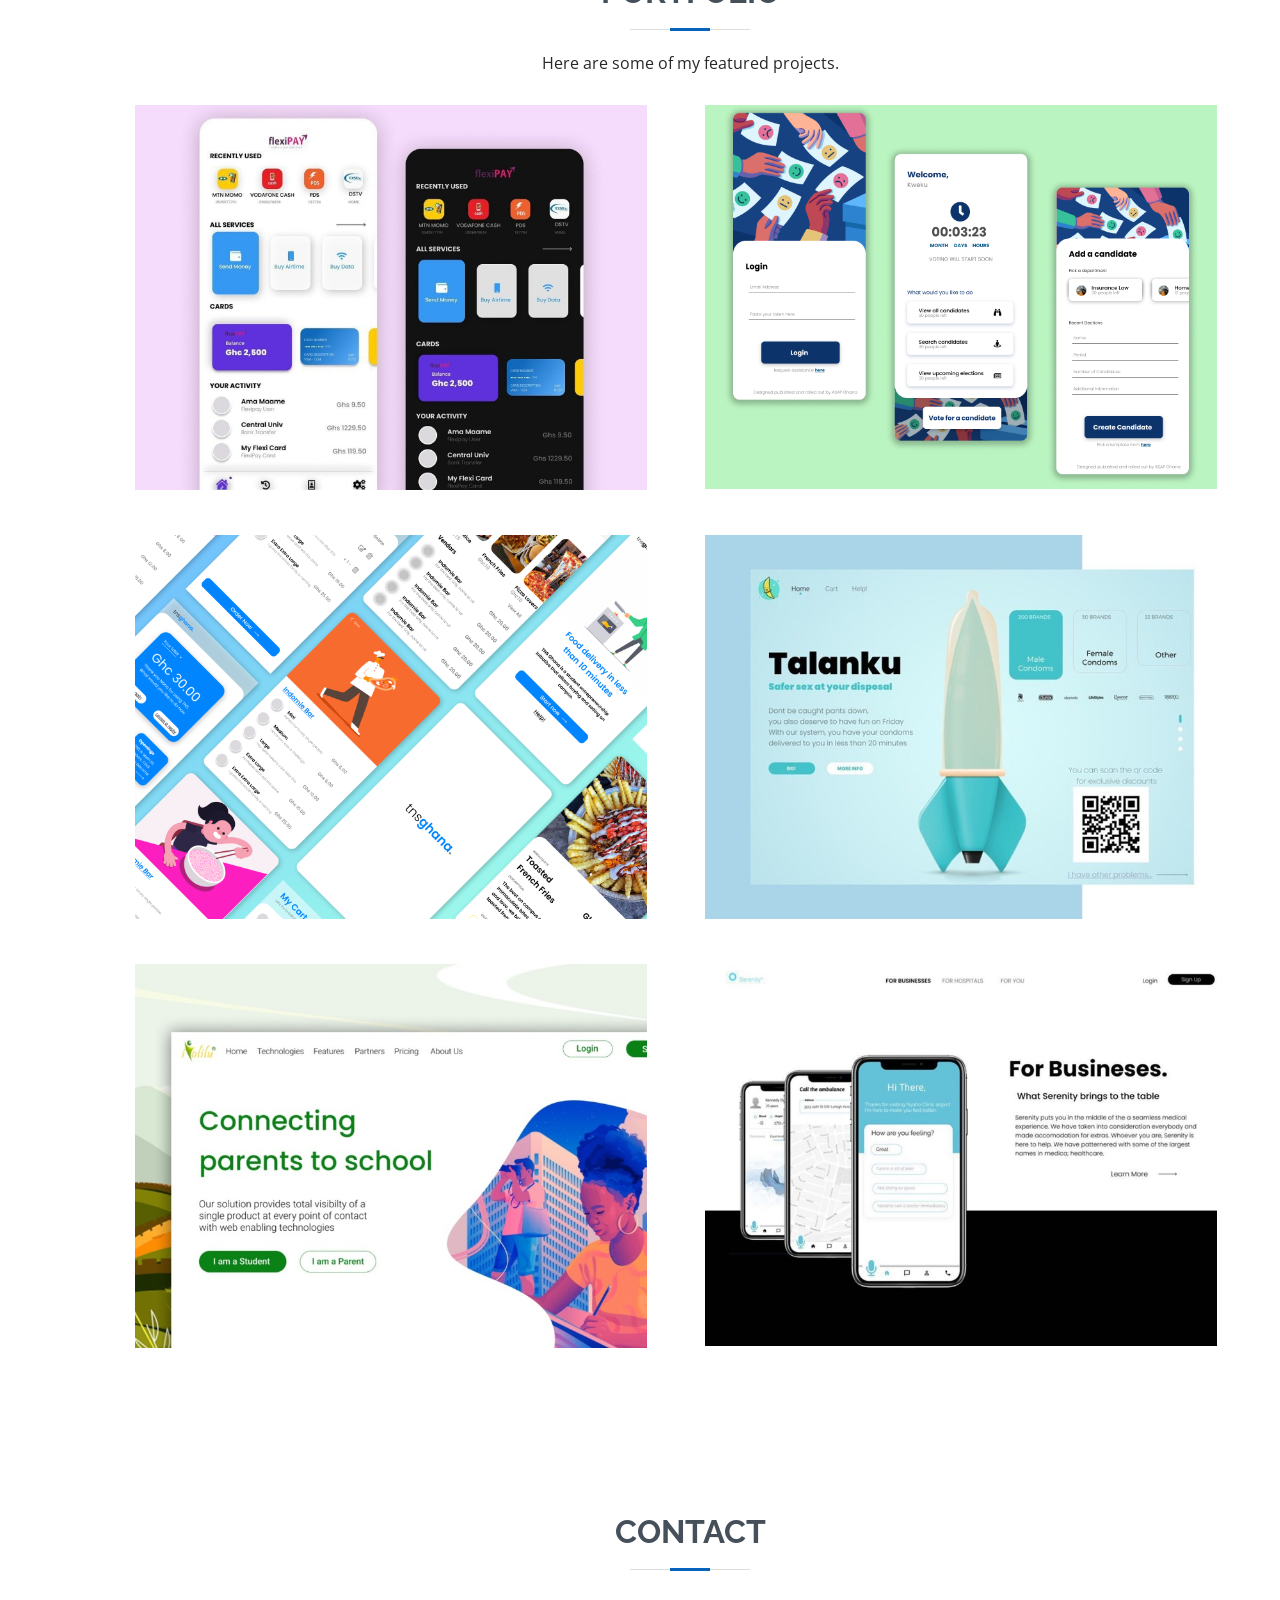
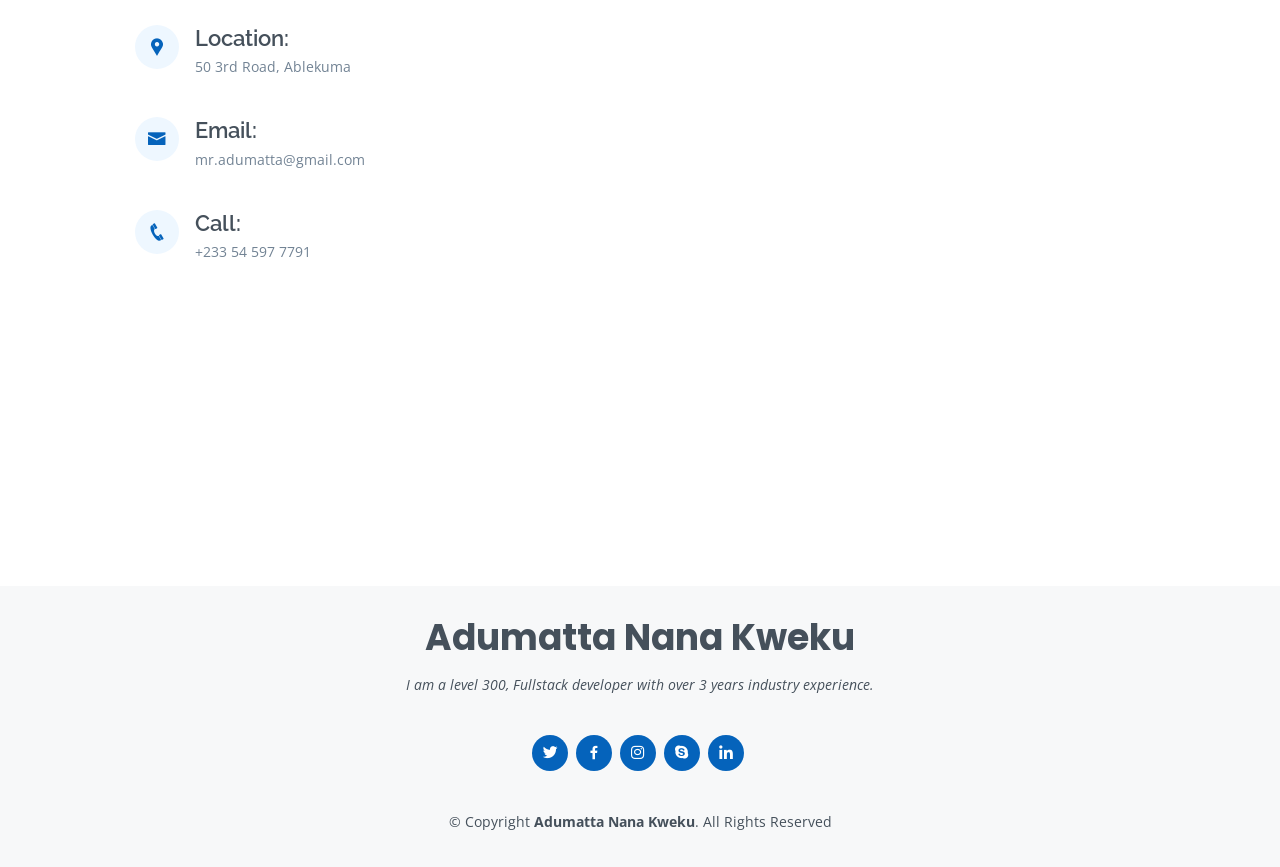
==== commit 5d1ccfd5: "Update index.html" ====
--- a/index.html
+++ b/index.html
@@ -111,7 +111,7 @@
 
         <div class="section-title">
           <h2>Skills</h2>
-          <p>Over my past 3 years in software development and UI/UX Design. I have acquired some really handle skills that make my work versatile and worthwhile</p>
+          <p>Over my past 3 years in software development and UI/UX Design. I have acquired some really handy skills that make my work versatile and worthwhile</p>
         </div>
 
         <div class="row skills-content">
--- a/assets/css/style.css
+++ b/assets/css/style.css
@@ -252,7 +252,7 @@
 }
 
 .port a{
-  color: blue !important;
+  color: #0563bb !important;
   font-weight: bolder;
 }
 /*--------------------------------------------------------------
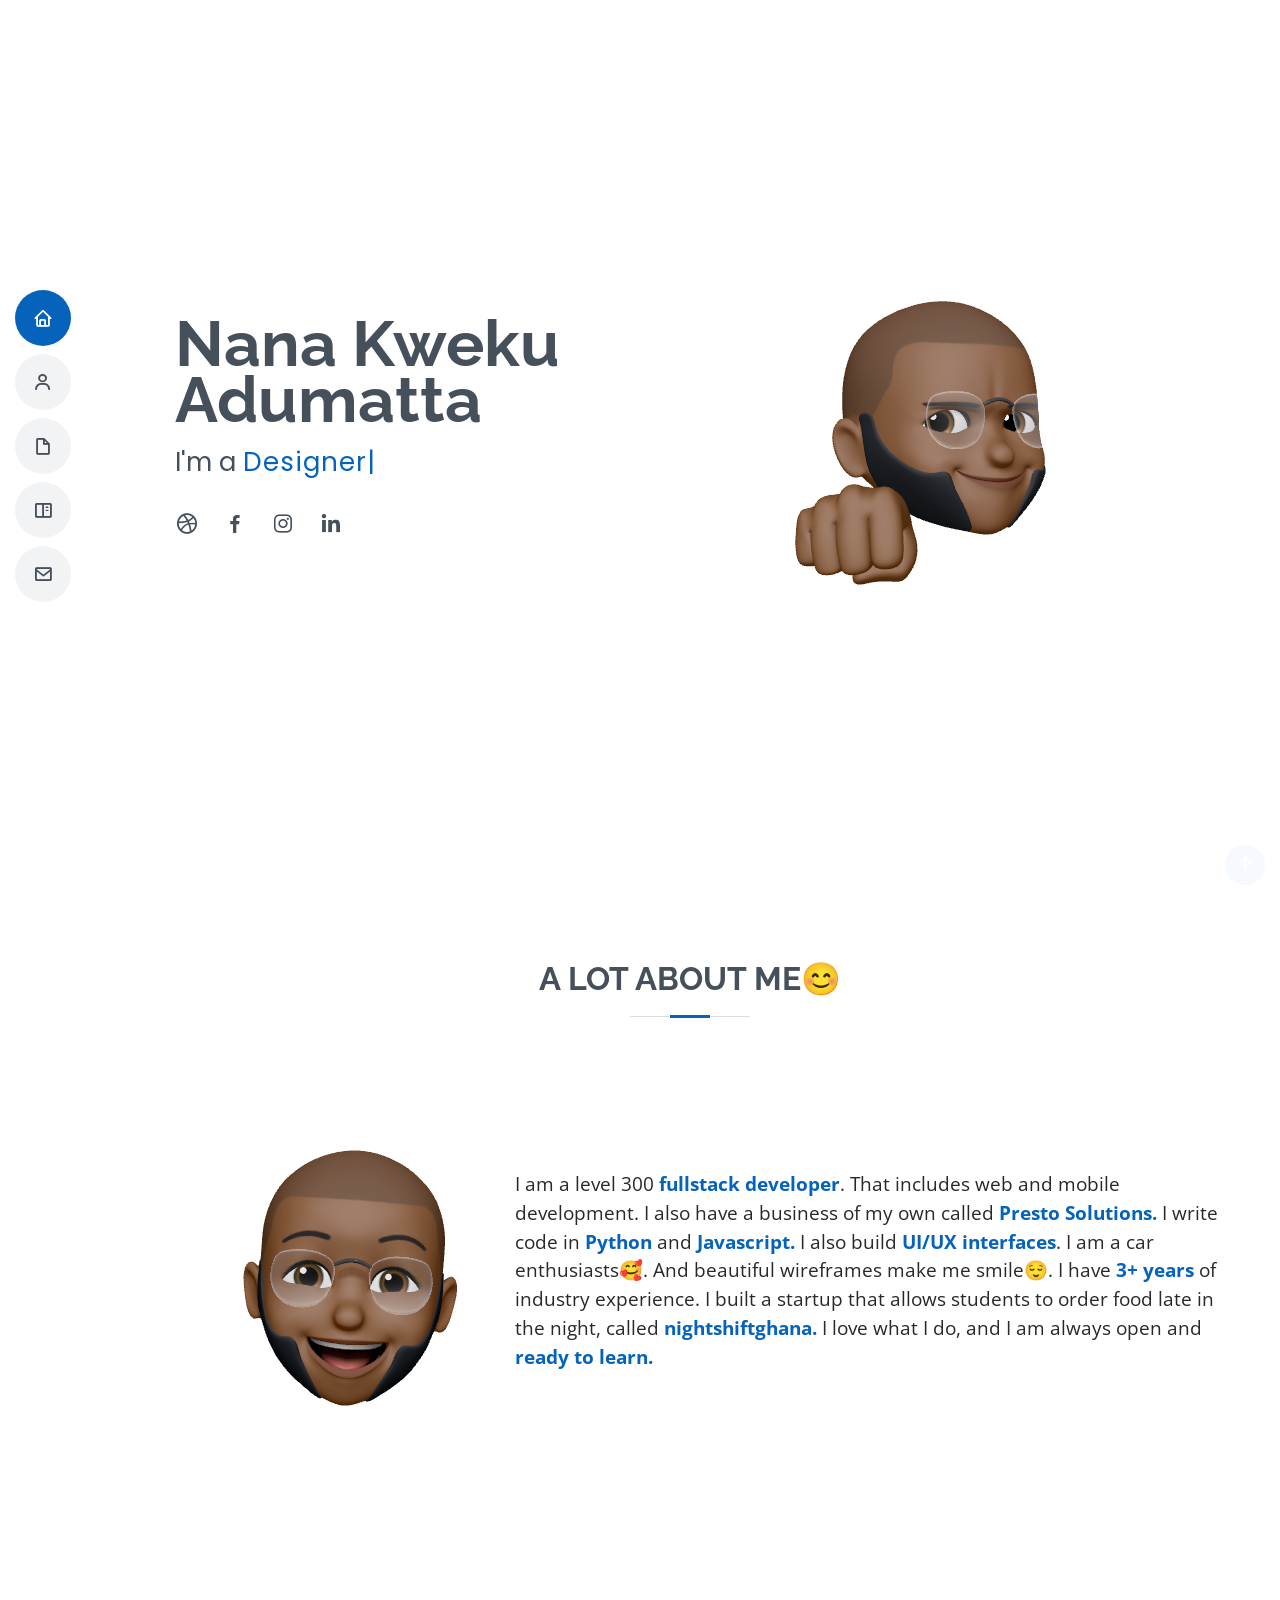
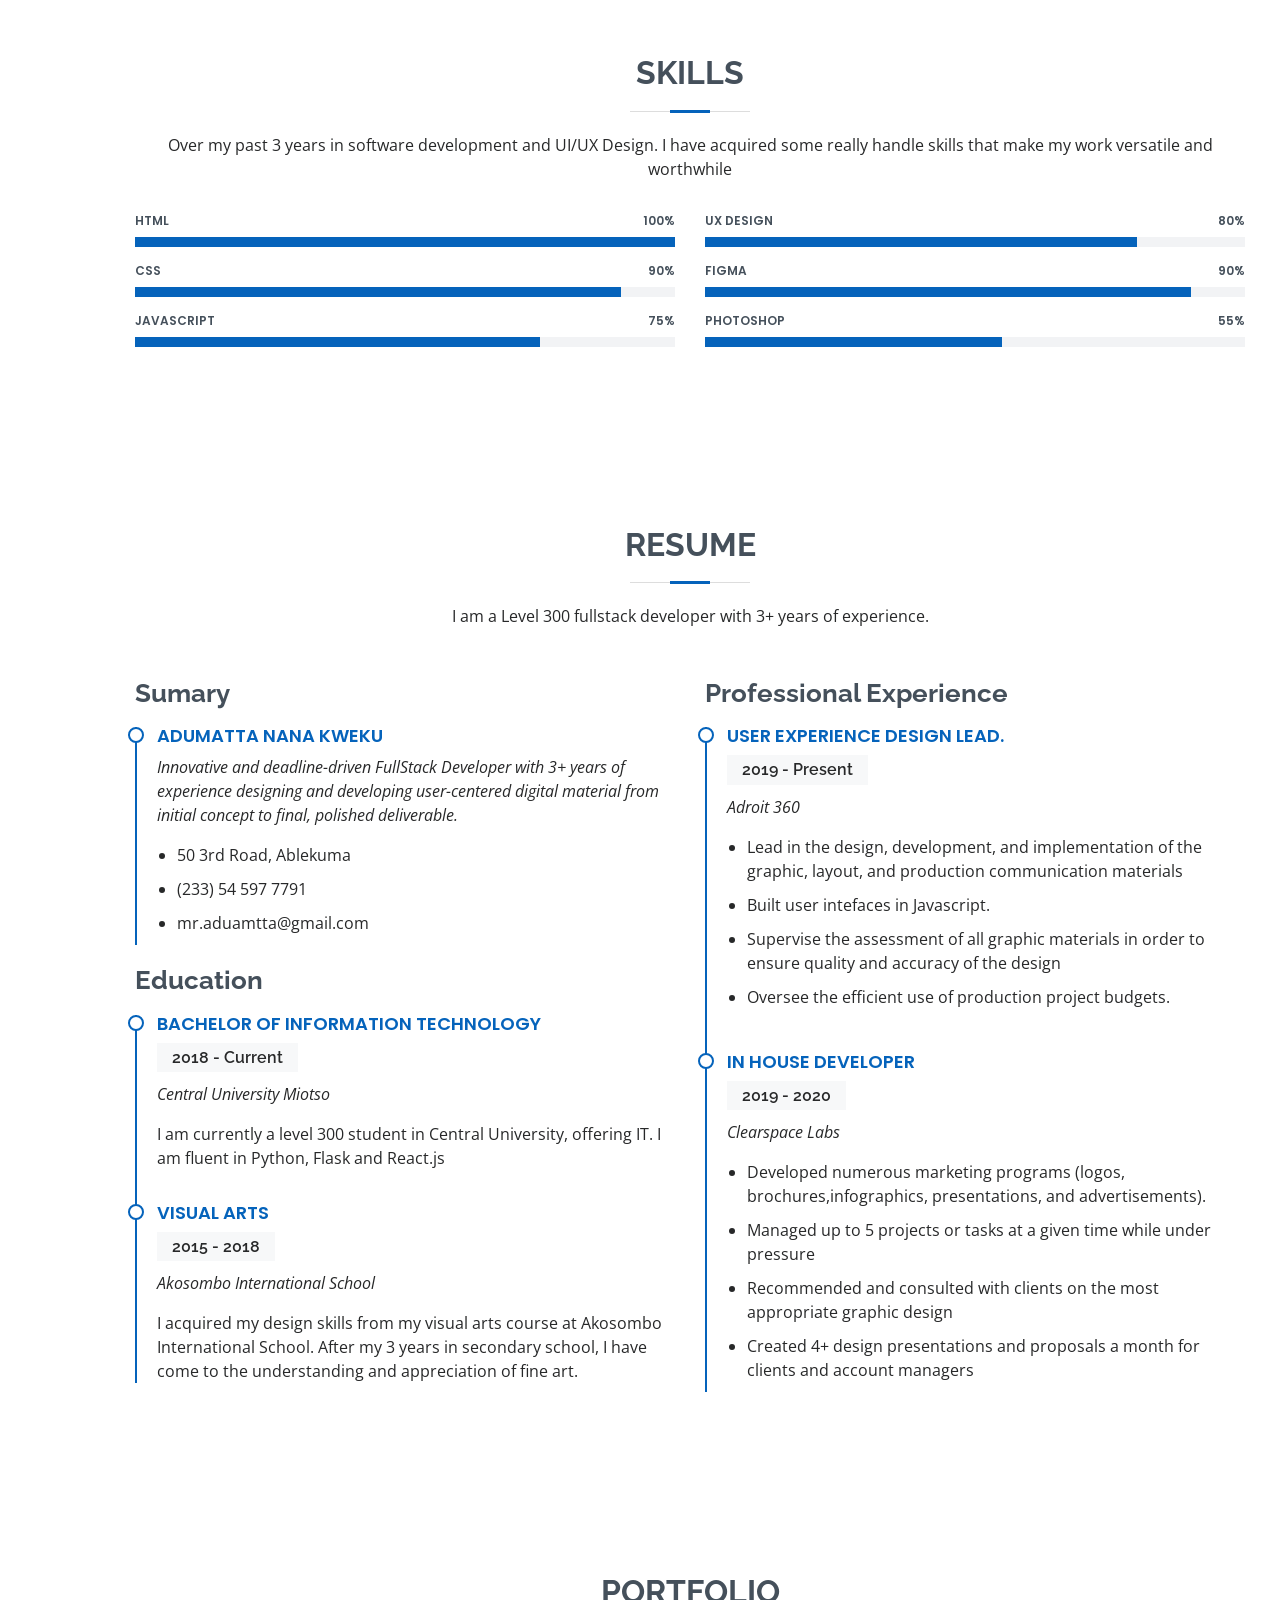
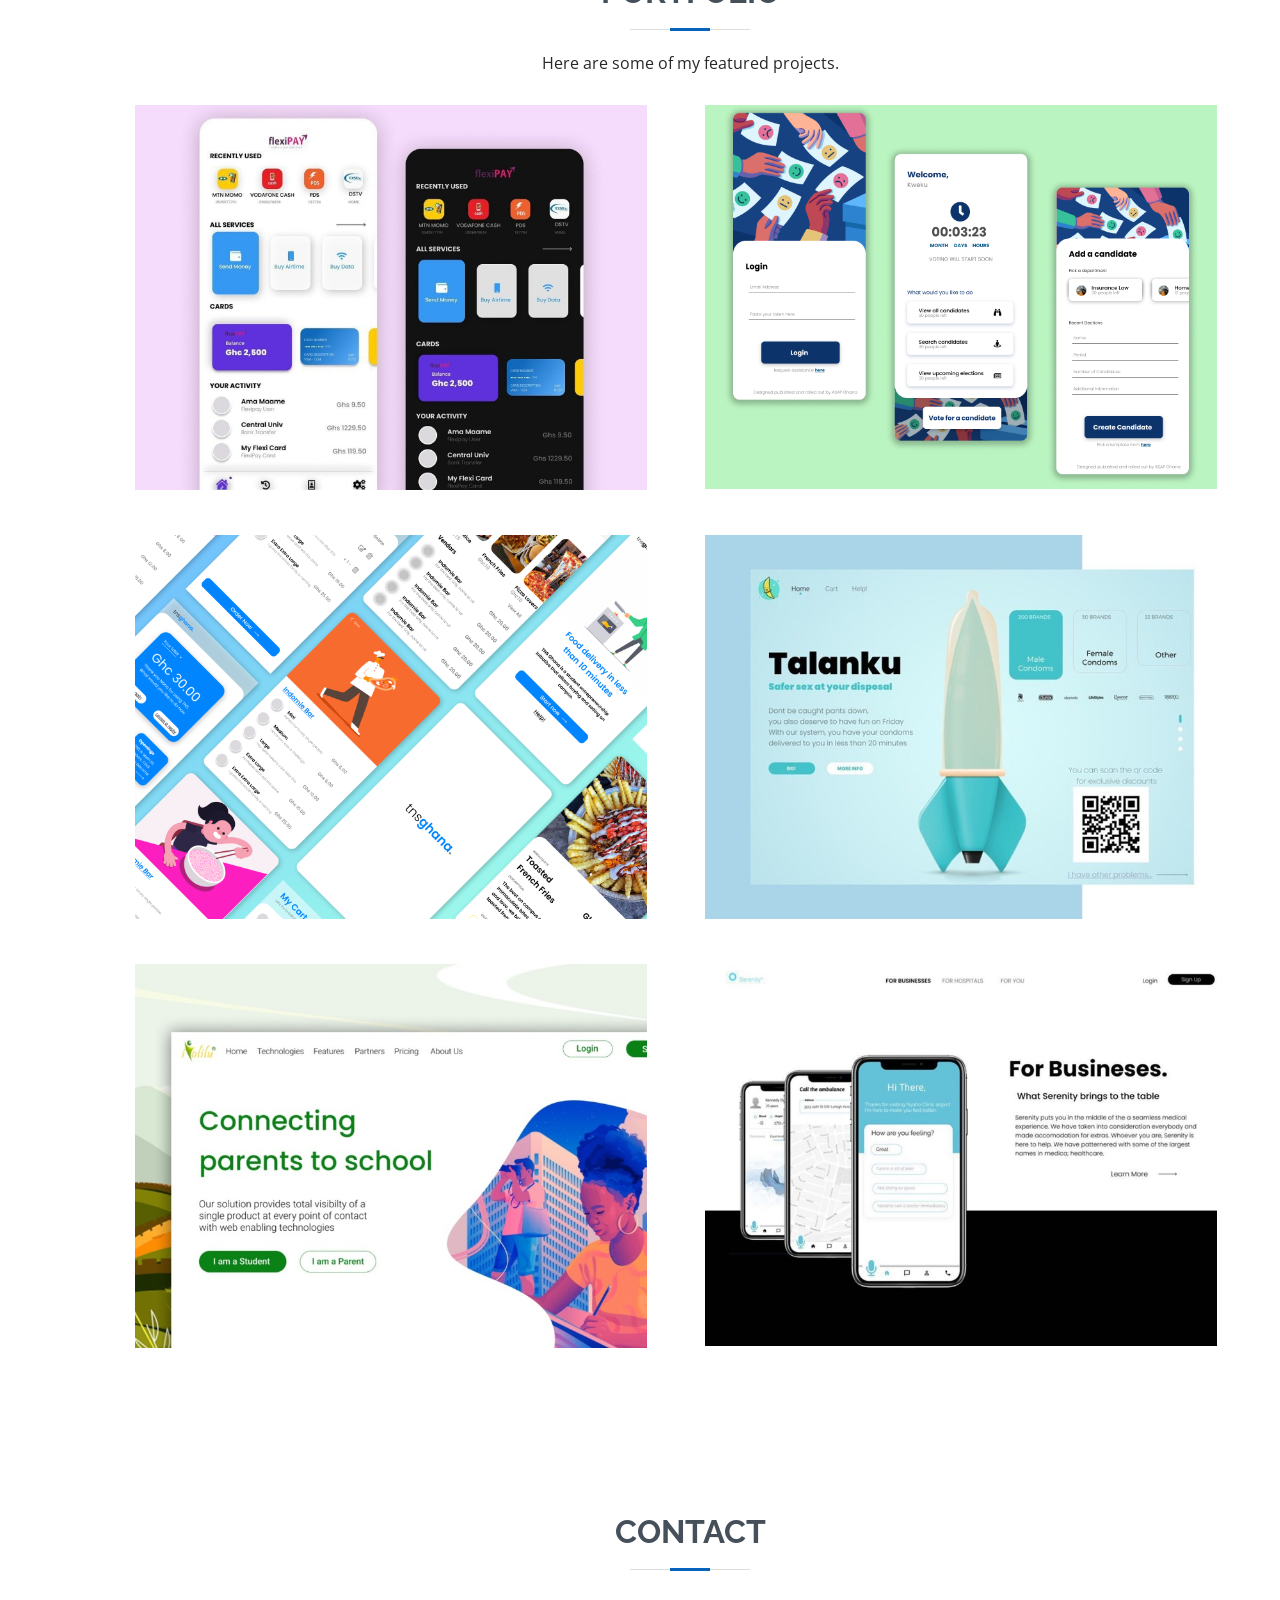
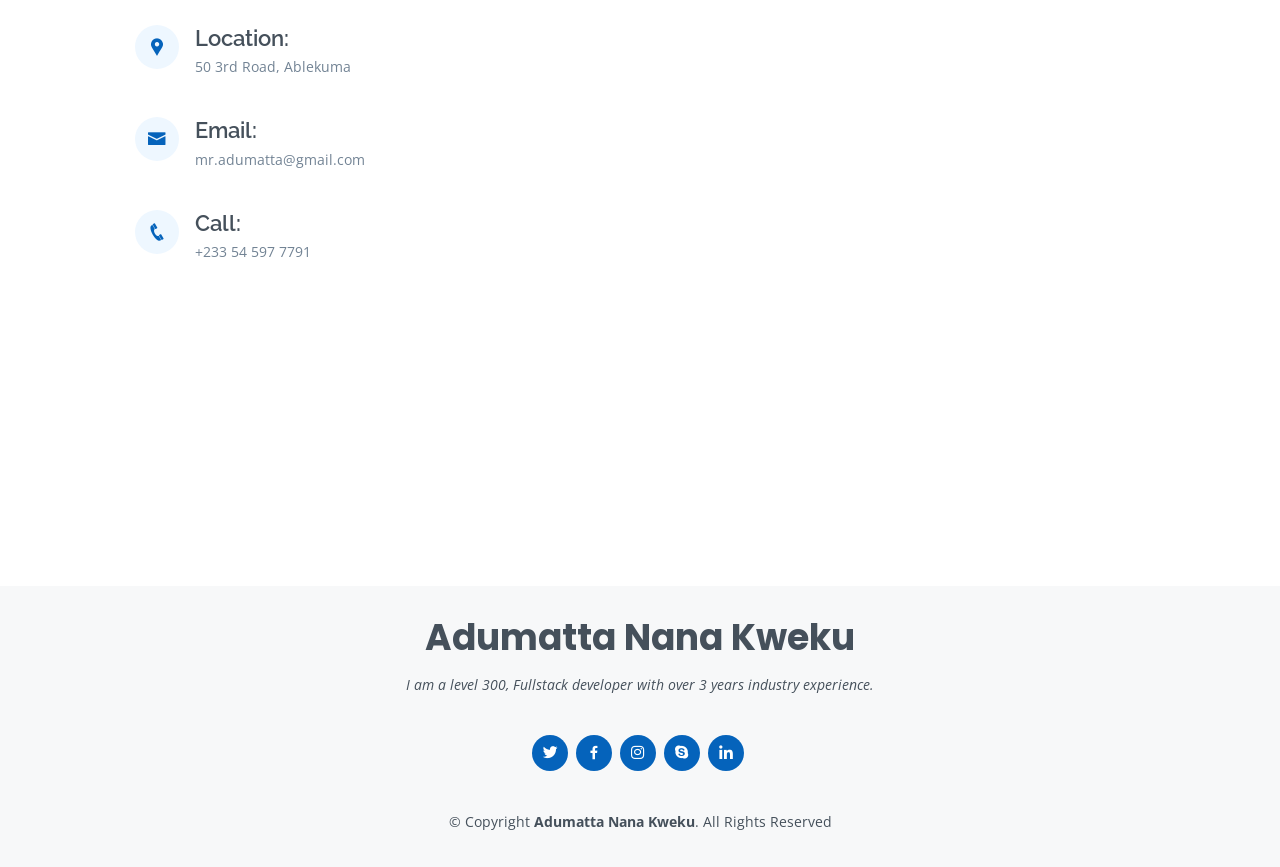
==== commit 3cbb6610: "fix sizing" ====
--- a/index.html
+++ b/index.html
@@ -65,7 +65,7 @@
       <h1>Nana Kweku <br>Adumatta</h1>
       <p>I'm a <span class="typed" data-typed-items="Designer, Developer, Freelancer, Graphic Designer, Entrepreneur"></span></p>
       <div class="social-links">
-        <a href="#" class="dribbble"><i class="bx bxl-dribbble"></i></a>
+        <a href="https://dribbble.com/mrkwekuuu" class="dribbble"><i class="bx bxl-dribbble"></i></a>
         <a href="https://www.facebook.com/nanakwekua/" class="facebook"><i class="bx bxl-facebook"></i></a>
         <a href="https://www.instagram.com/mr.kwekuuu/" class="instagram"><i class="bx bxl-instagram"></i></a>
         <!-- <a href="#" class="google-plus"><i class="bx bxl-skype"></i></a> -->
@@ -96,8 +96,8 @@
           <div class="col-md-4">
             <img src="./assets/img/happy.png" alt="">
           </div>
-          <div class="col-md-8 port">
-            <p style="margin-top: auto; margin-bottom: auto; font-size: larger;" >I am a level 300 <a>fullstack developer</a>. That includes web and mobile development. I also have a business of my own called <a>Presto Solutions.</a> I write code in <a>Python</a> and <a>Javascript.</a> I also build <a>UI/UX interfaces</a>. I am a car enthusiasts🥰. And beautiful wireframes make me smile😌. I have <a>3+ years </a>of industry experience. I built a startup that allows students to order food late in the night, called <a>nightshiftghana.</a> I love what I do, and I am always open and <a>ready to learn.</a> </p>
+          <div class="col-md-8 port" style="margin-top: auto; margin-bottom: auto;">
+            <p style="font-size: larger;" >I am a level 300 <a>fullstack developer</a>. That includes web and mobile development. I also have a business of my own called <a>Presto Solutions.</a> I write code in <a>Python</a> and <a>Javascript.</a> I also build <a>UI/UX interfaces</a>. I am a car enthusiasts🥰. And beautiful wireframes make me smile😌. I have <a>3+ years </a>of industry experience. I built a startup that allows students to order food late in the night, called <a>nightshiftghana.</a> I love what I do, and I am always open and <a>ready to learn.</a> </p>
           </div>
         </div>
    
@@ -111,7 +111,7 @@
 
         <div class="section-title">
           <h2>Skills</h2>
-          <p>Over my past 3 years in software development and UI/UX Design. I have acquired some really handy skills that make my work versatile and worthwhile</p>
+          <p>Over my past 3 years in software development and UI/UX Design. I have acquired some really handle skills that make my work versatile and worthwhile</p>
         </div>
 
         <div class="row skills-content">
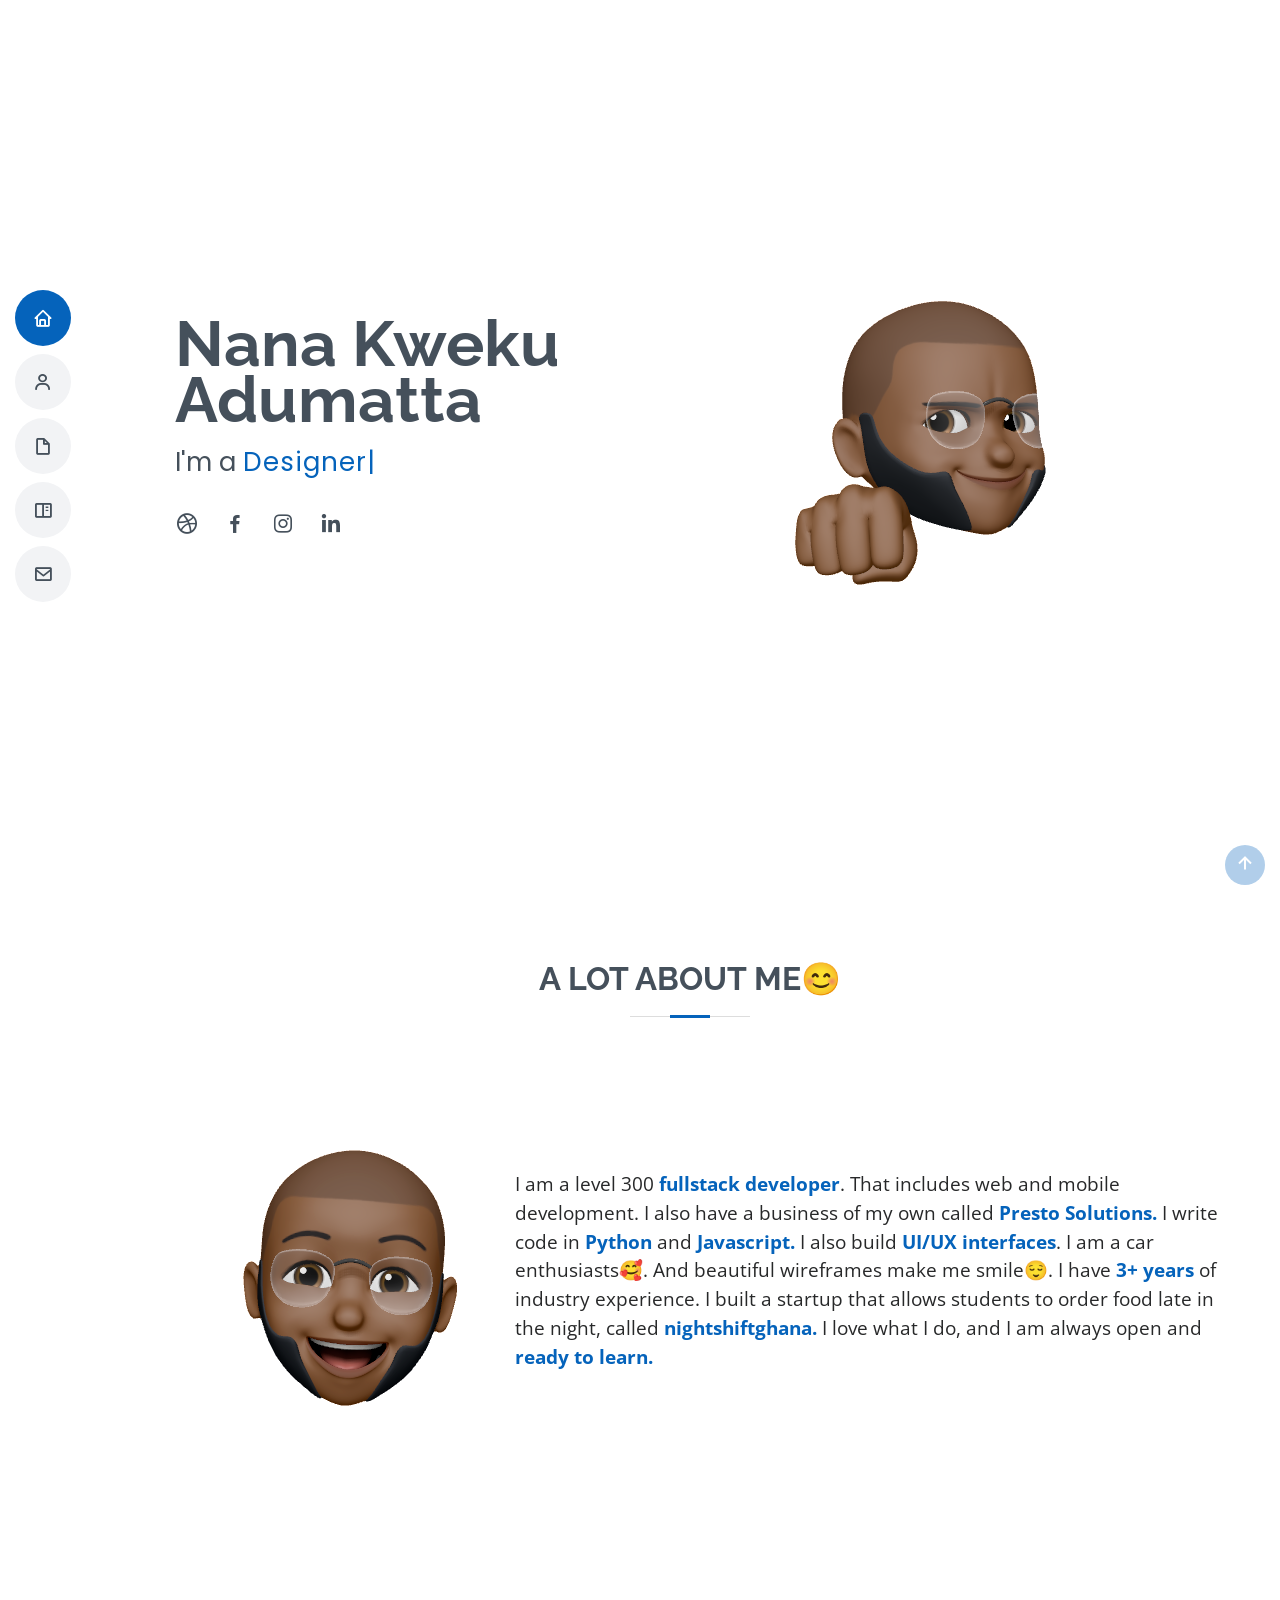
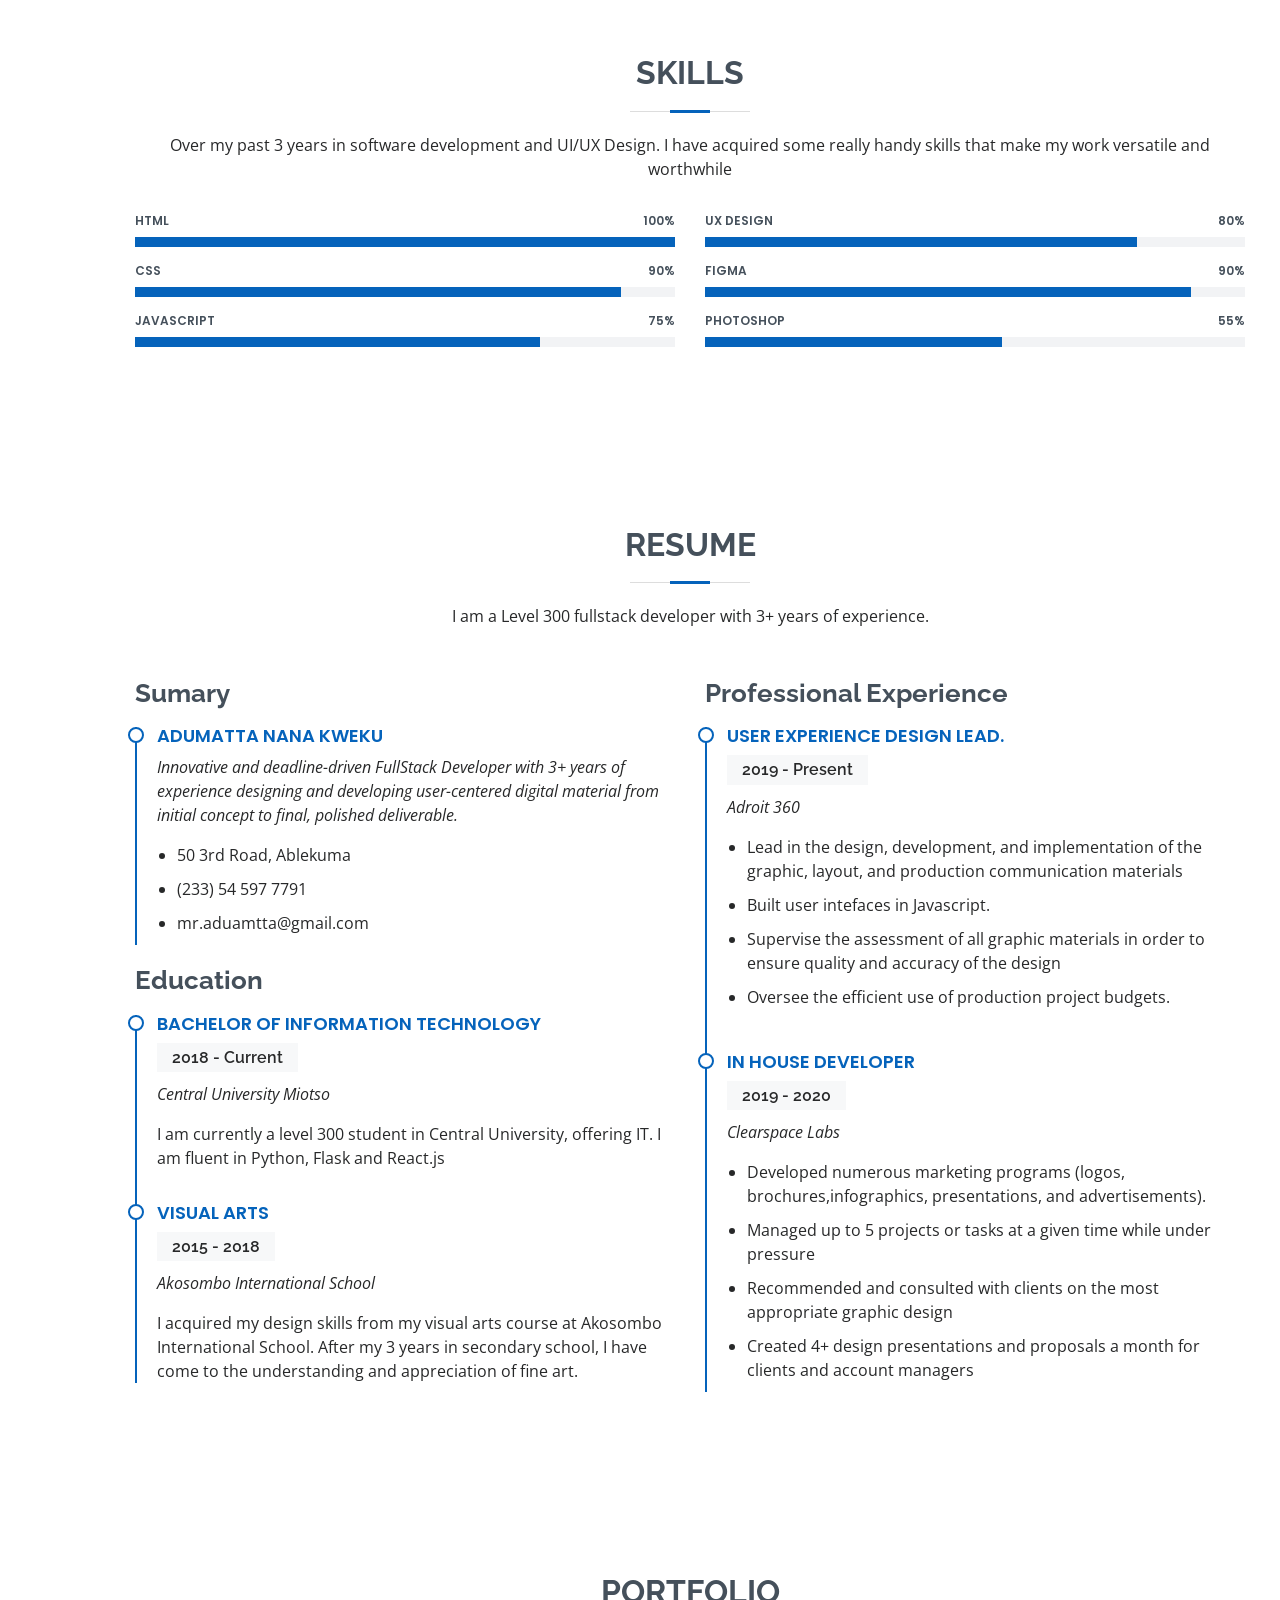
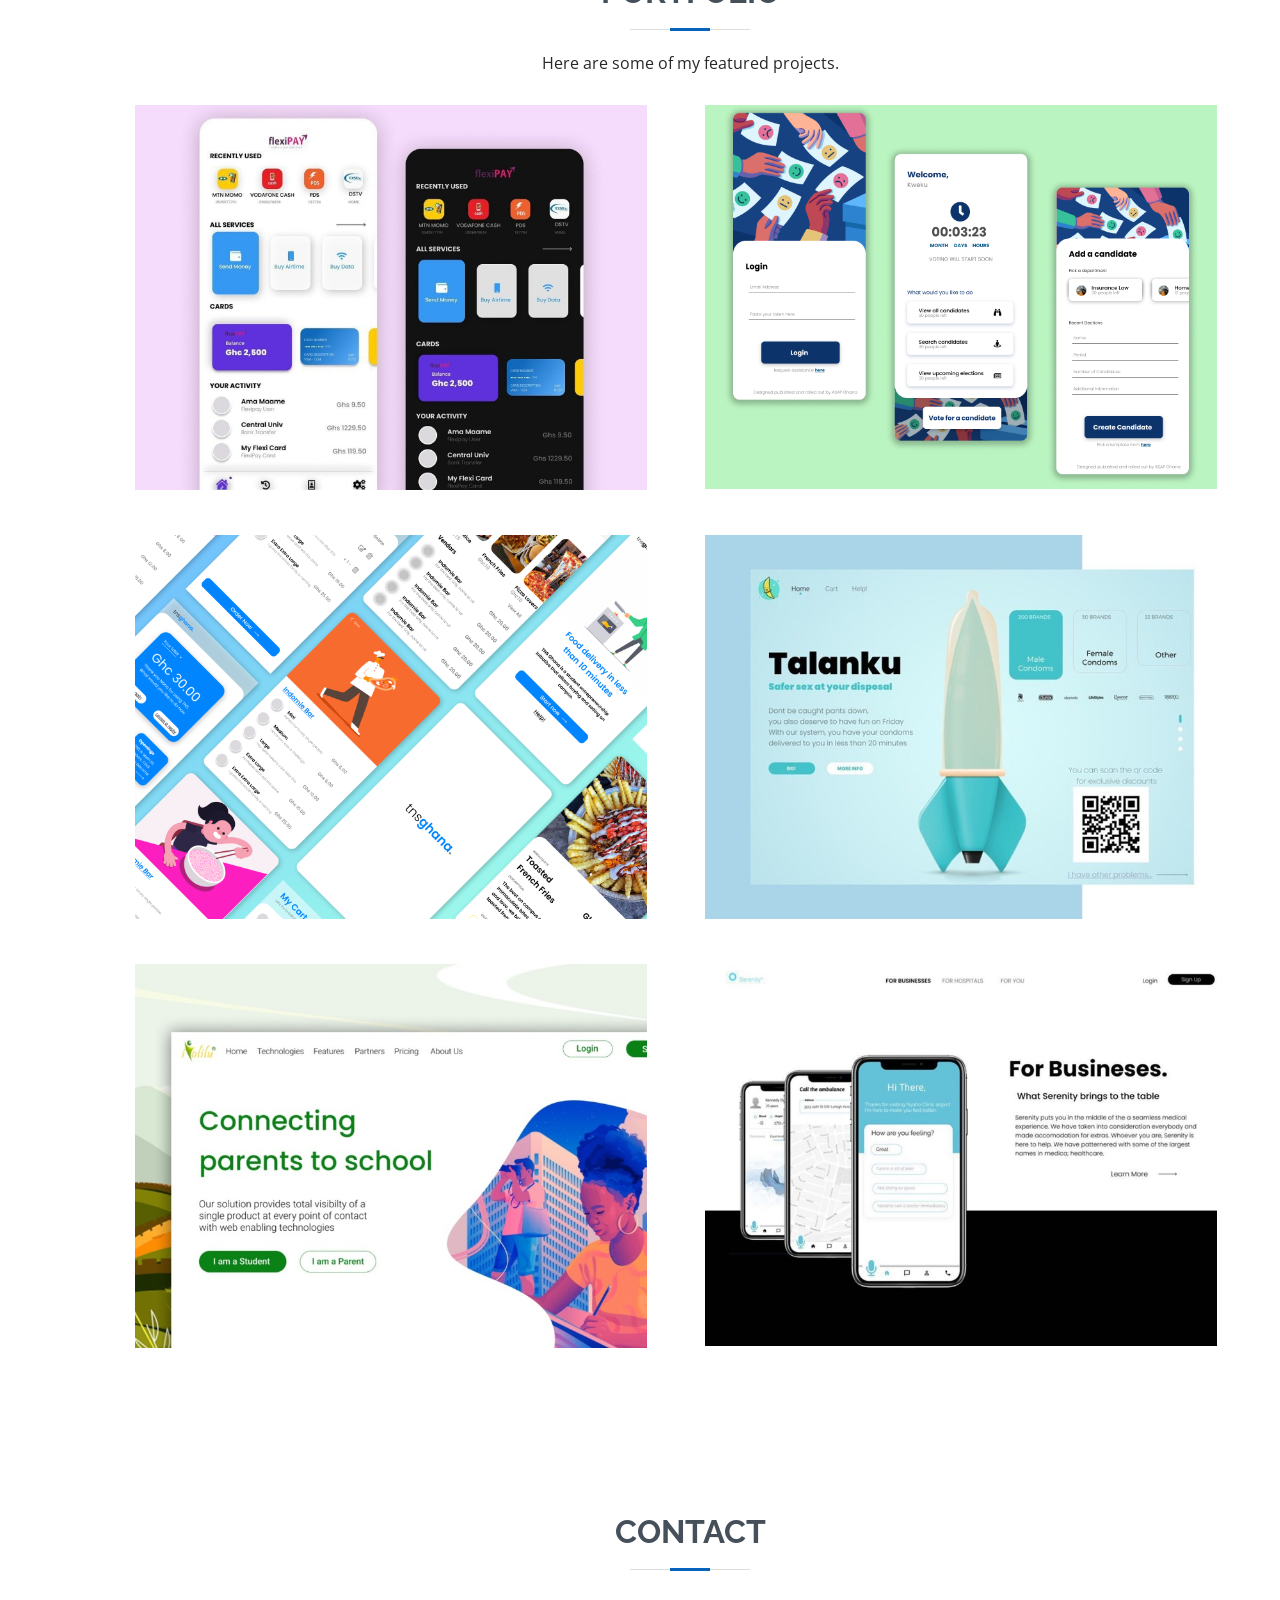
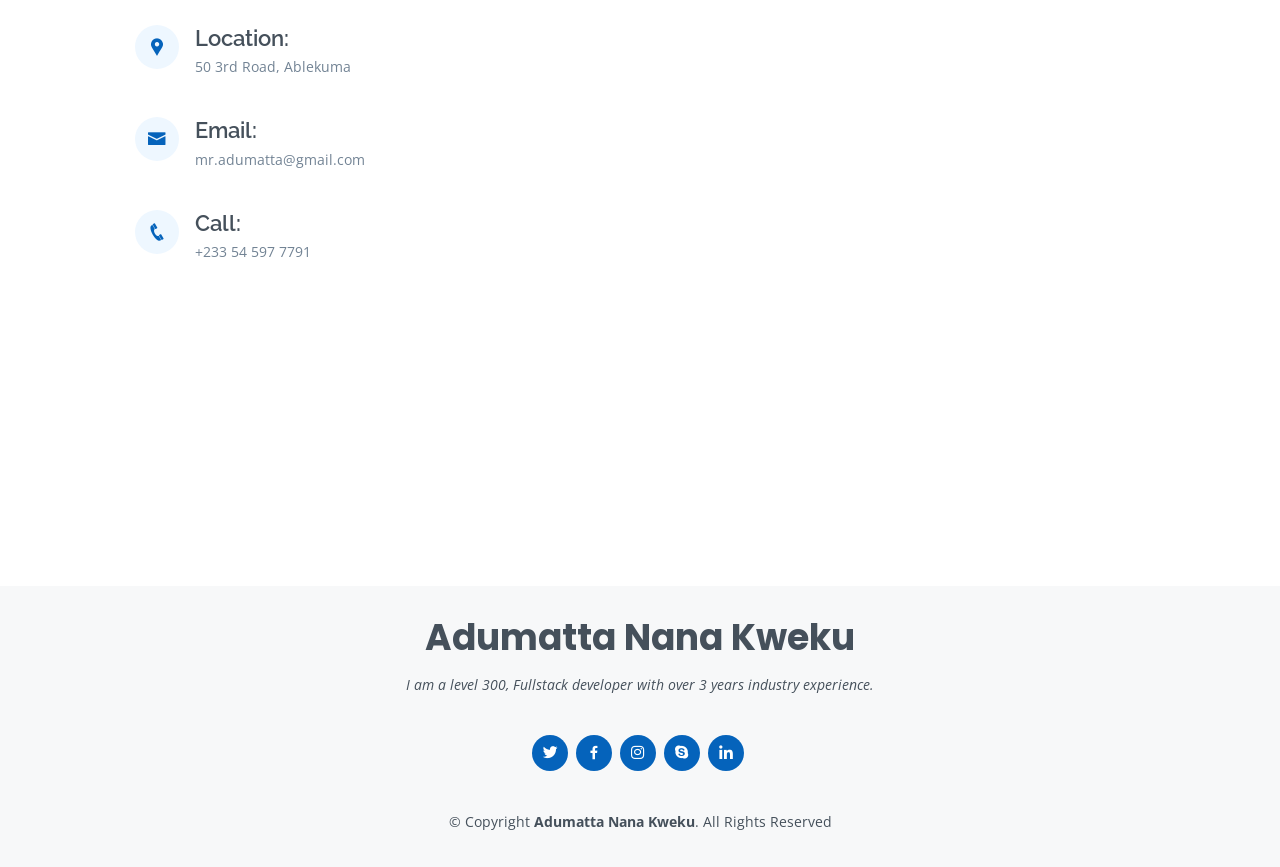
==== commit c2704e63: "fire" ====
--- a/index.html
+++ b/index.html
@@ -111,7 +111,7 @@
 
         <div class="section-title">
           <h2>Skills</h2>
-          <p>Over my past 3 years in software development and UI/UX Design. I have acquired some really handle skills that make my work versatile and worthwhile</p>
+          <p>Over my past 3 years in software development and UI/UX Design. I have acquired some really handy skills that make my work versatile and worthwhile</p>
         </div>
 
         <div class="row skills-content">
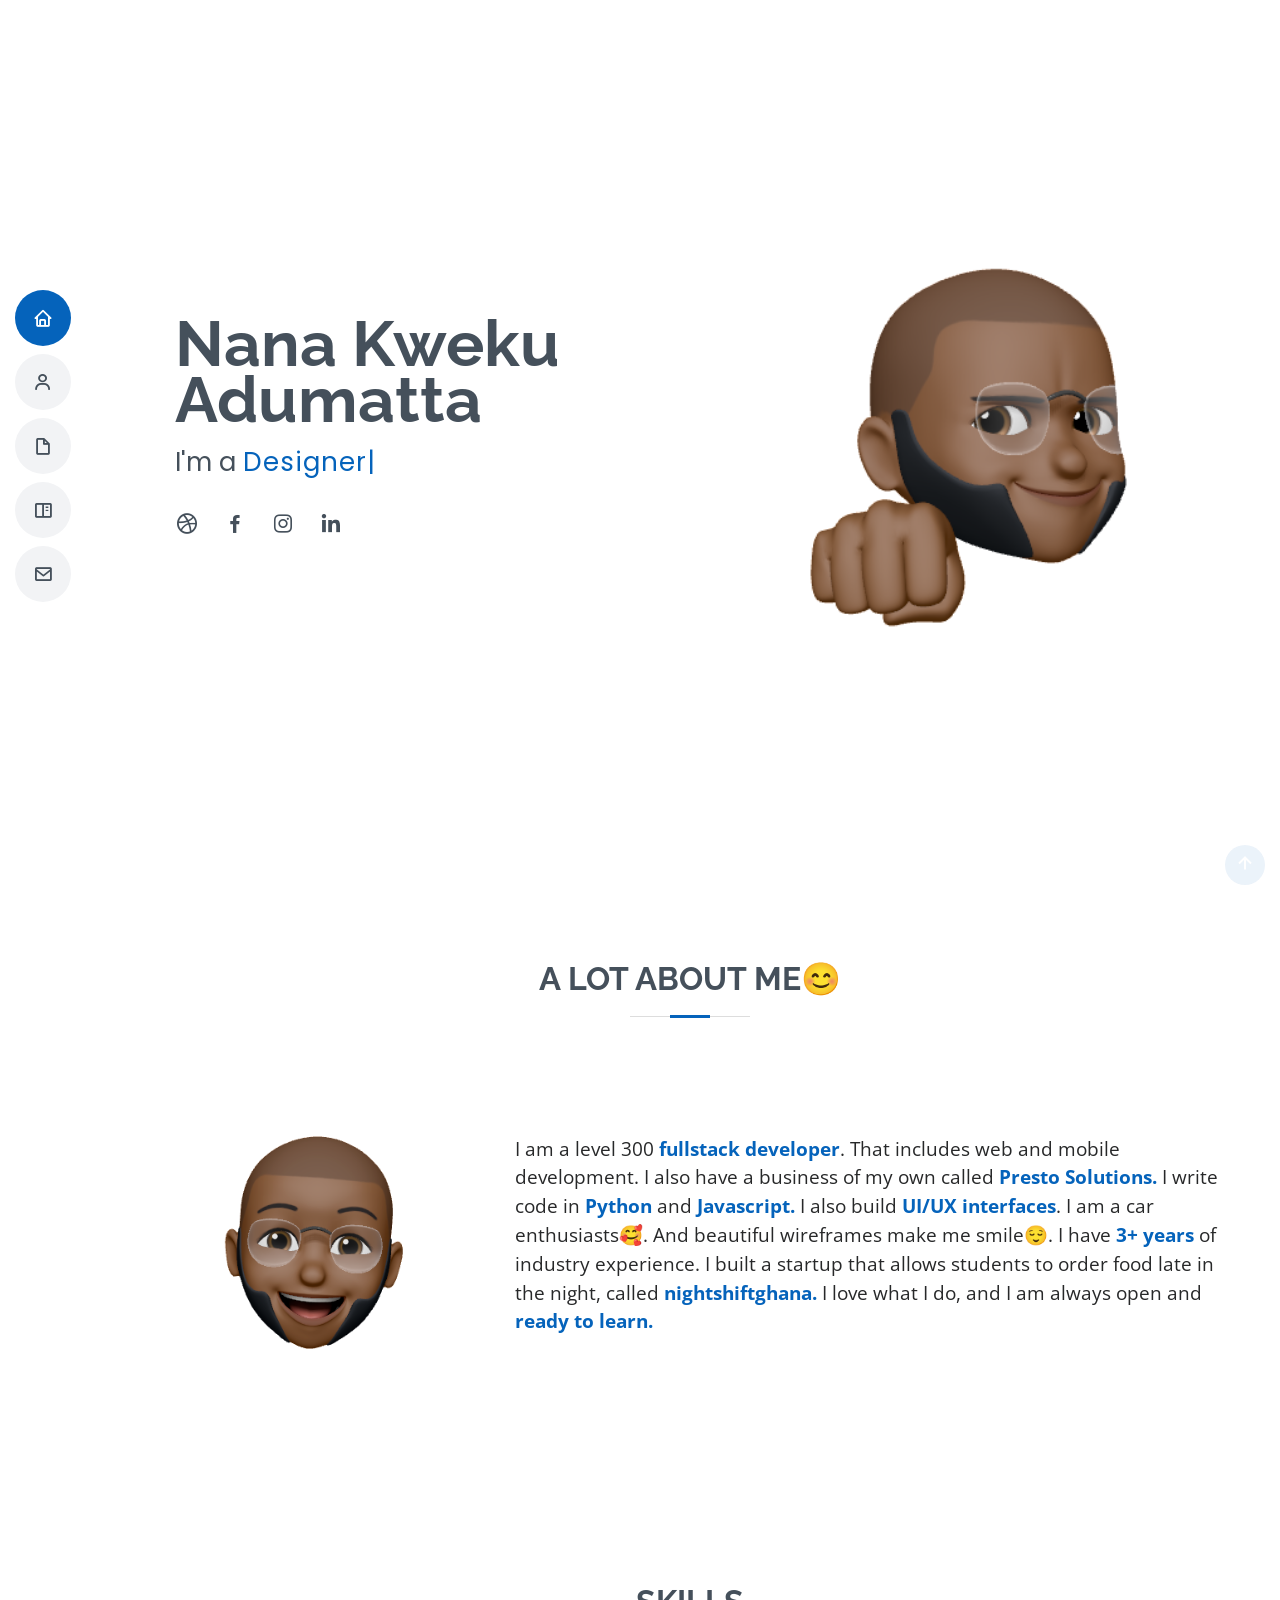
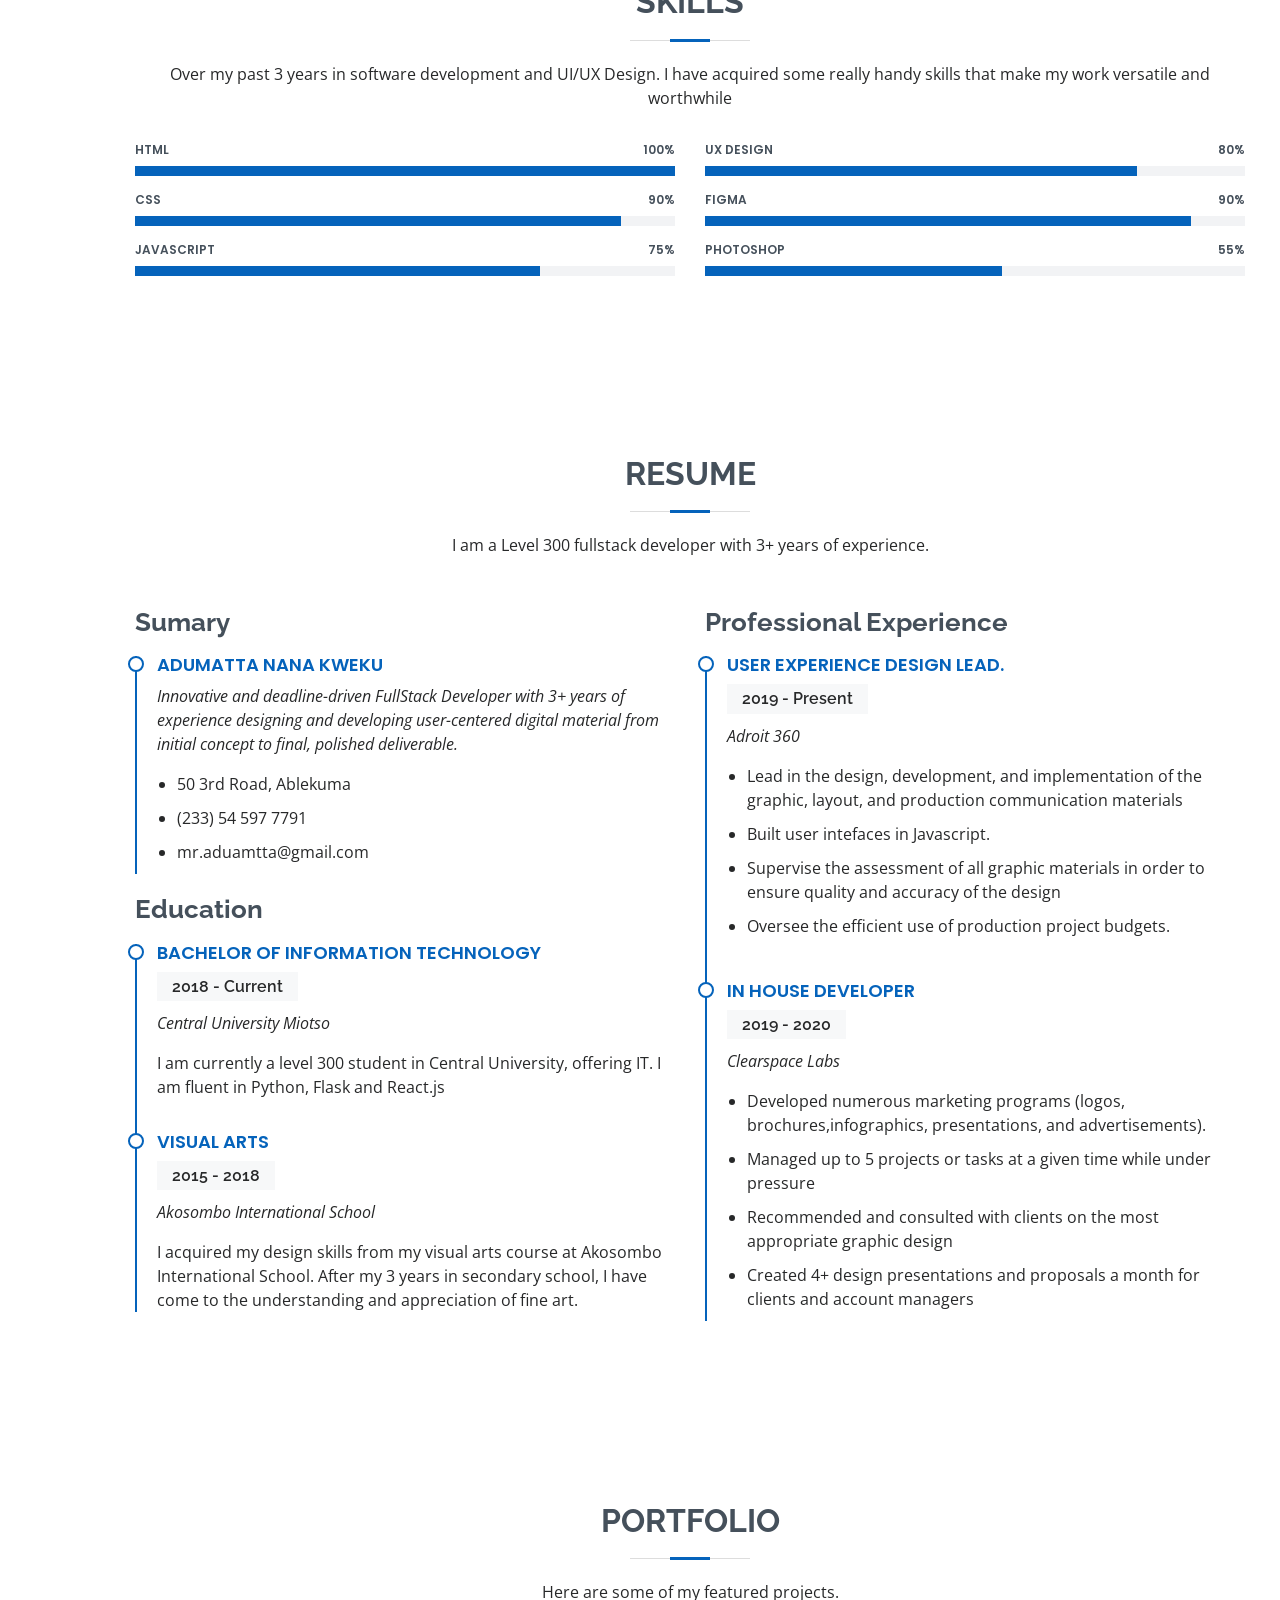
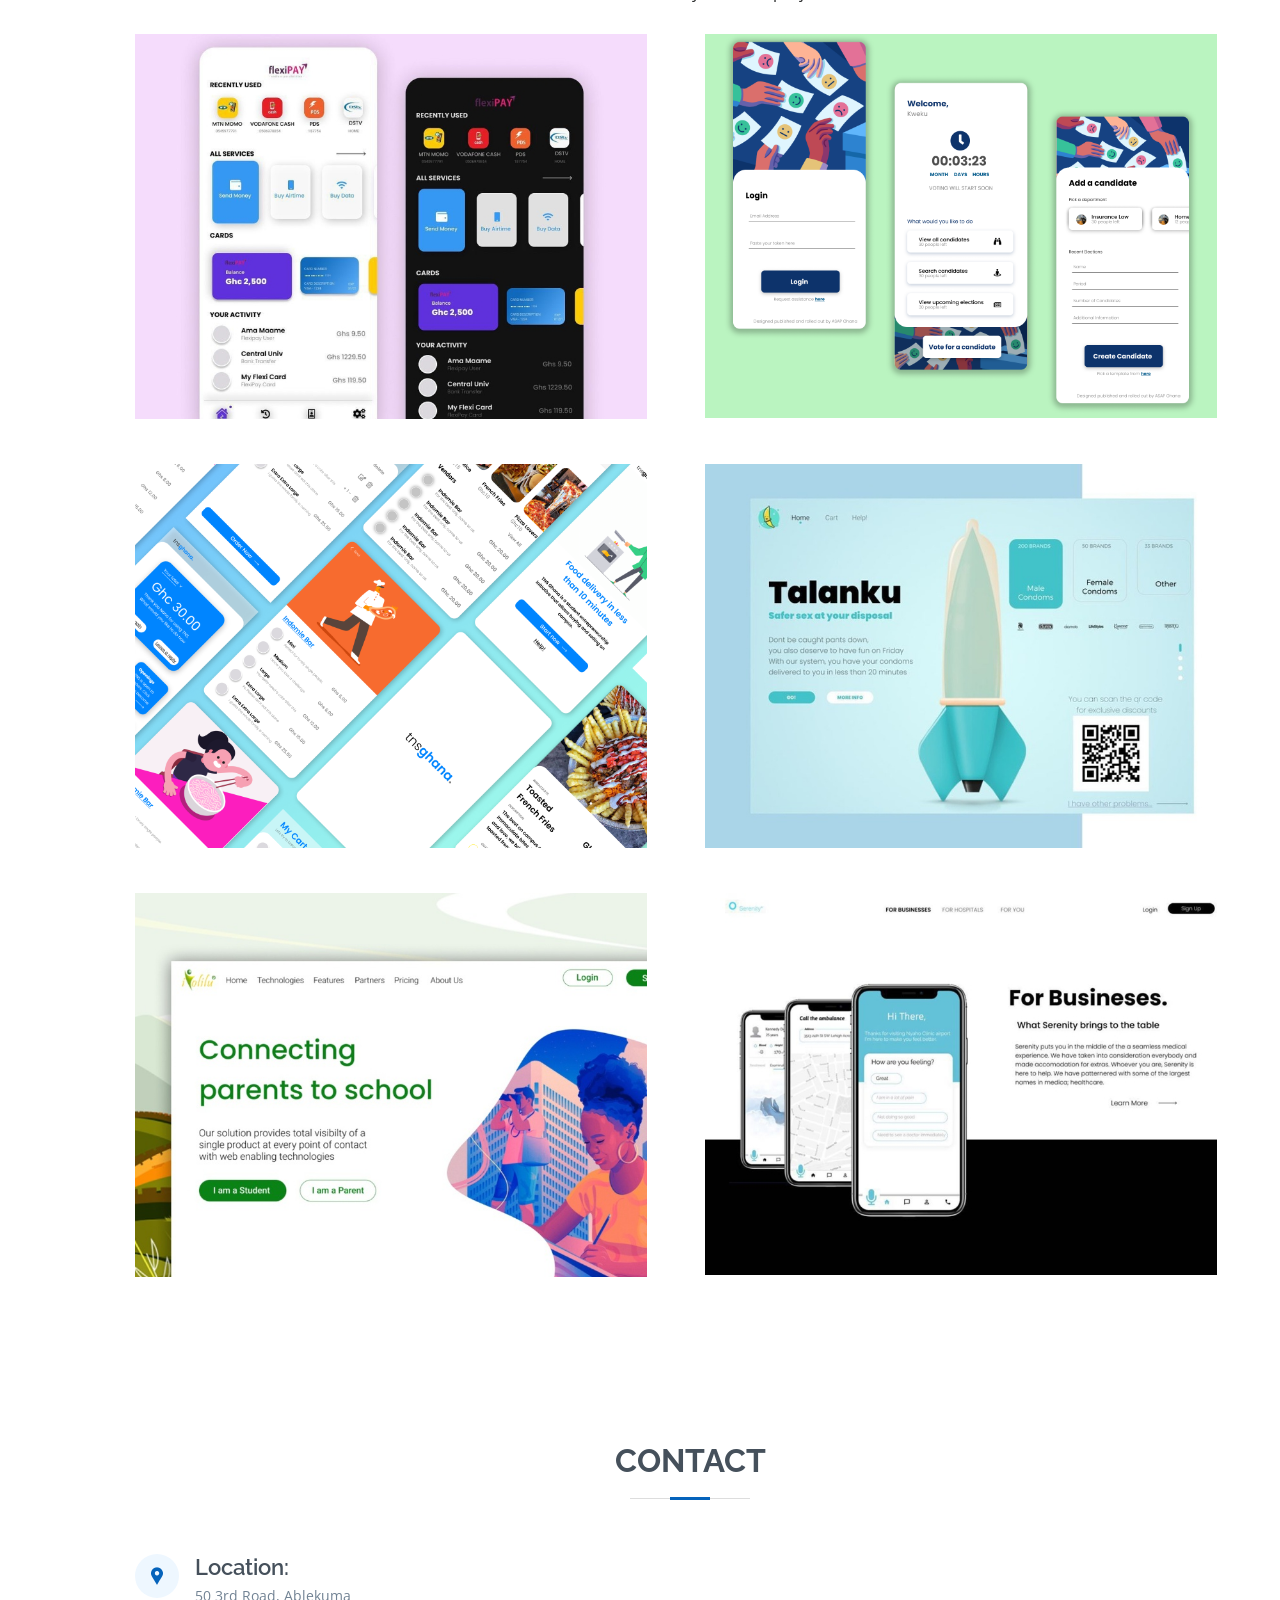
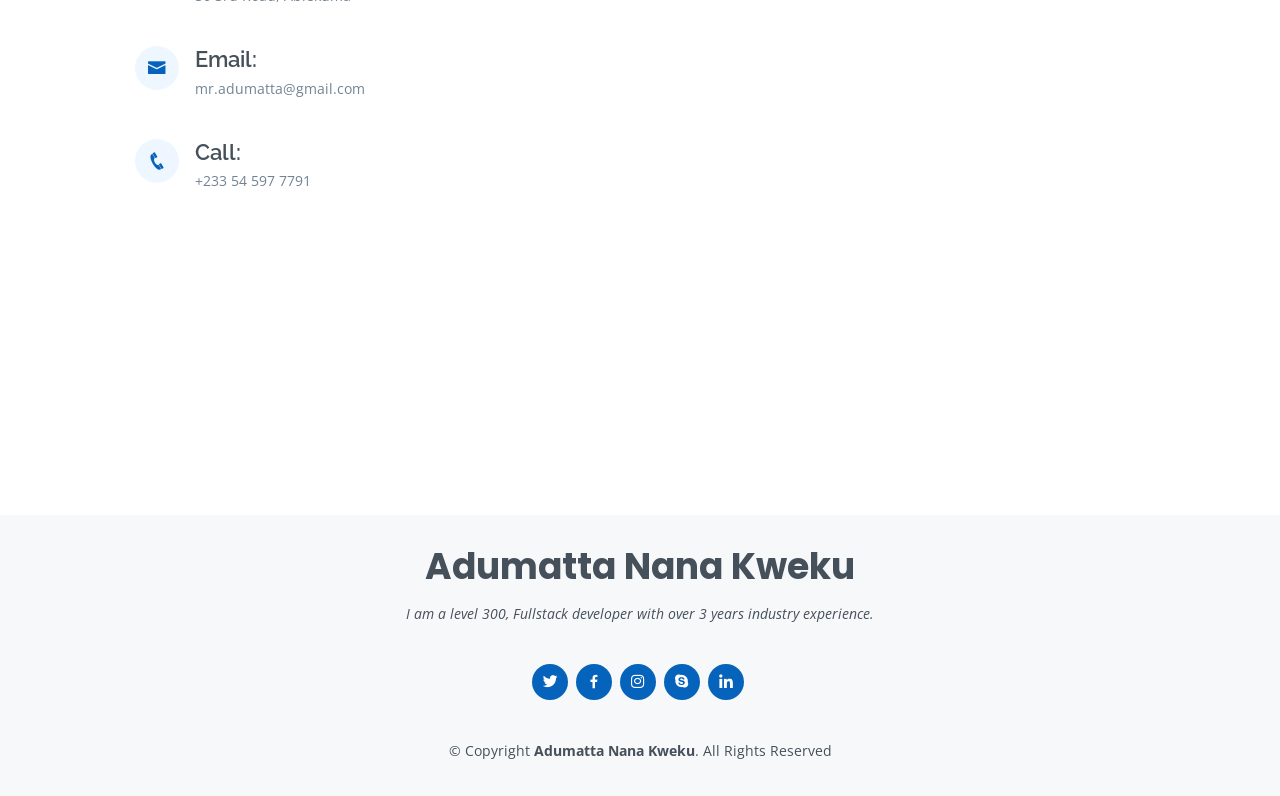
==== commit 9be5f066: "push" ====
--- a/index.html
+++ b/index.html
@@ -73,7 +73,7 @@
       </div>
     </div>
     <div class="col-md-6">
-      <img src="./assets/img/IMG_0812.PNG" alt="">
+      <img src="./assets/img/IMG_0812.PNG" width="100%" alt="">
     </div>
   </div>
 
@@ -94,7 +94,7 @@
 
         <div class="row" style="flex-wrap:wrap;">
           <div class="col-md-4">
-            <img src="./assets/img/happy.png" alt="">
+            <img src="./assets/img/happy.png" width="100%" alt="">
           </div>
           <div class="col-md-8 port" style="margin-top: auto; margin-bottom: auto;">
             <p style="font-size: larger;" >I am a level 300 <a>fullstack developer</a>. That includes web and mobile development. I also have a business of my own called <a>Presto Solutions.</a> I write code in <a>Python</a> and <a>Javascript.</a> I also build <a>UI/UX interfaces</a>. I am a car enthusiasts🥰. And beautiful wireframes make me smile😌. I have <a>3+ years </a>of industry experience. I built a startup that allows students to order food late in the night, called <a>nightshiftghana.</a> I love what I do, and I am always open and <a>ready to learn.</a> </p>
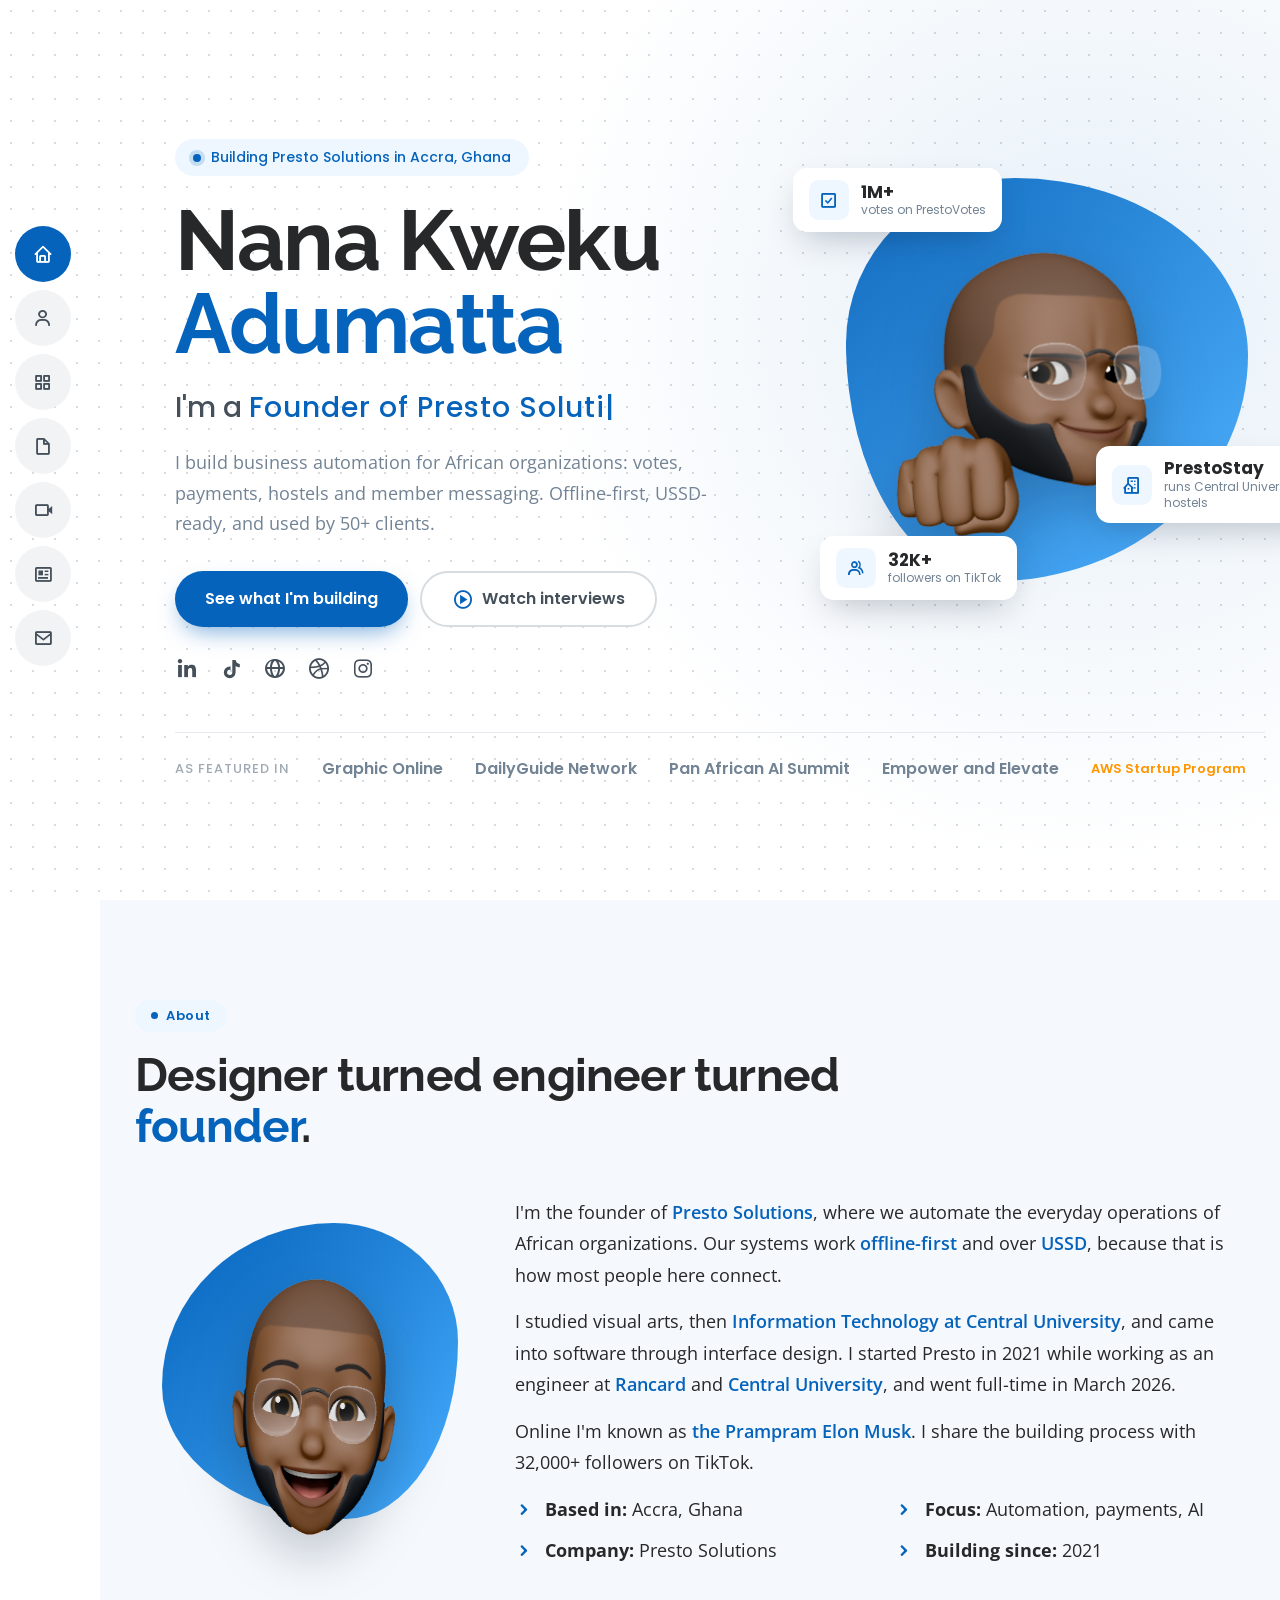
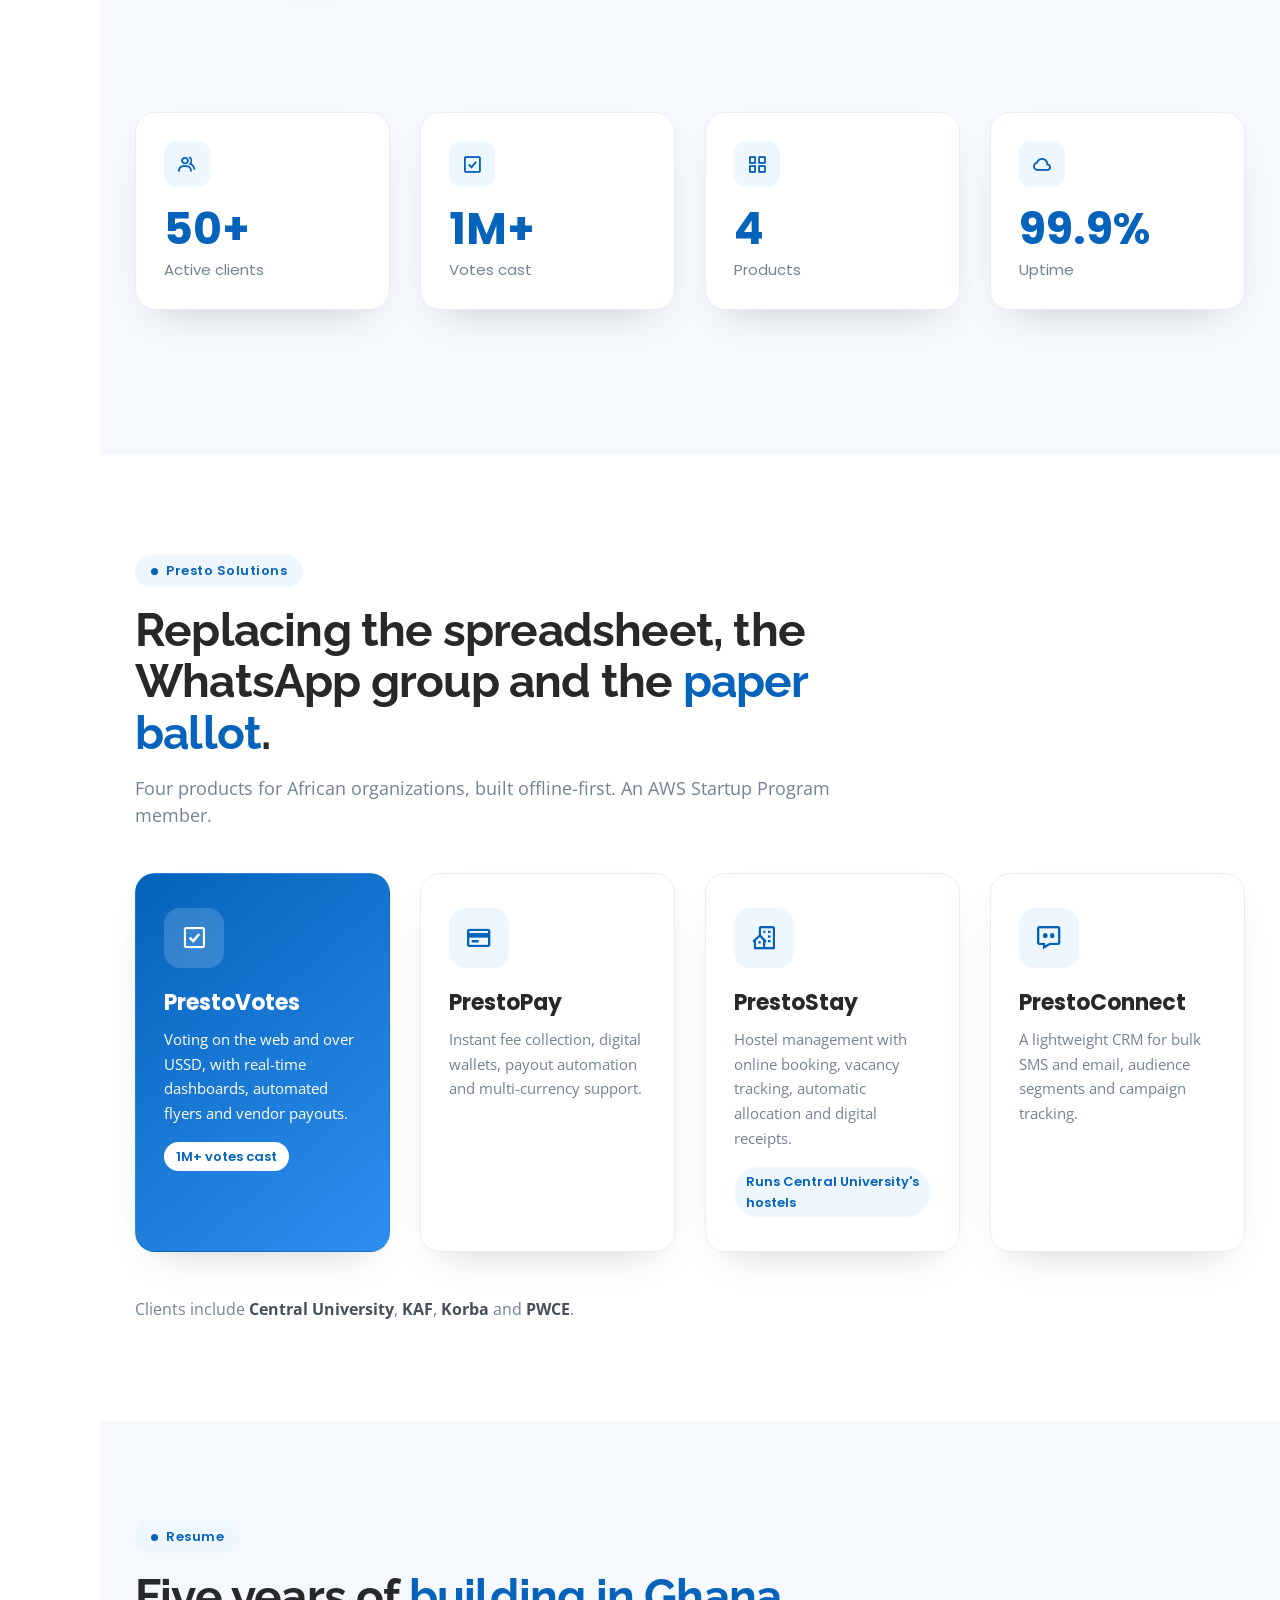
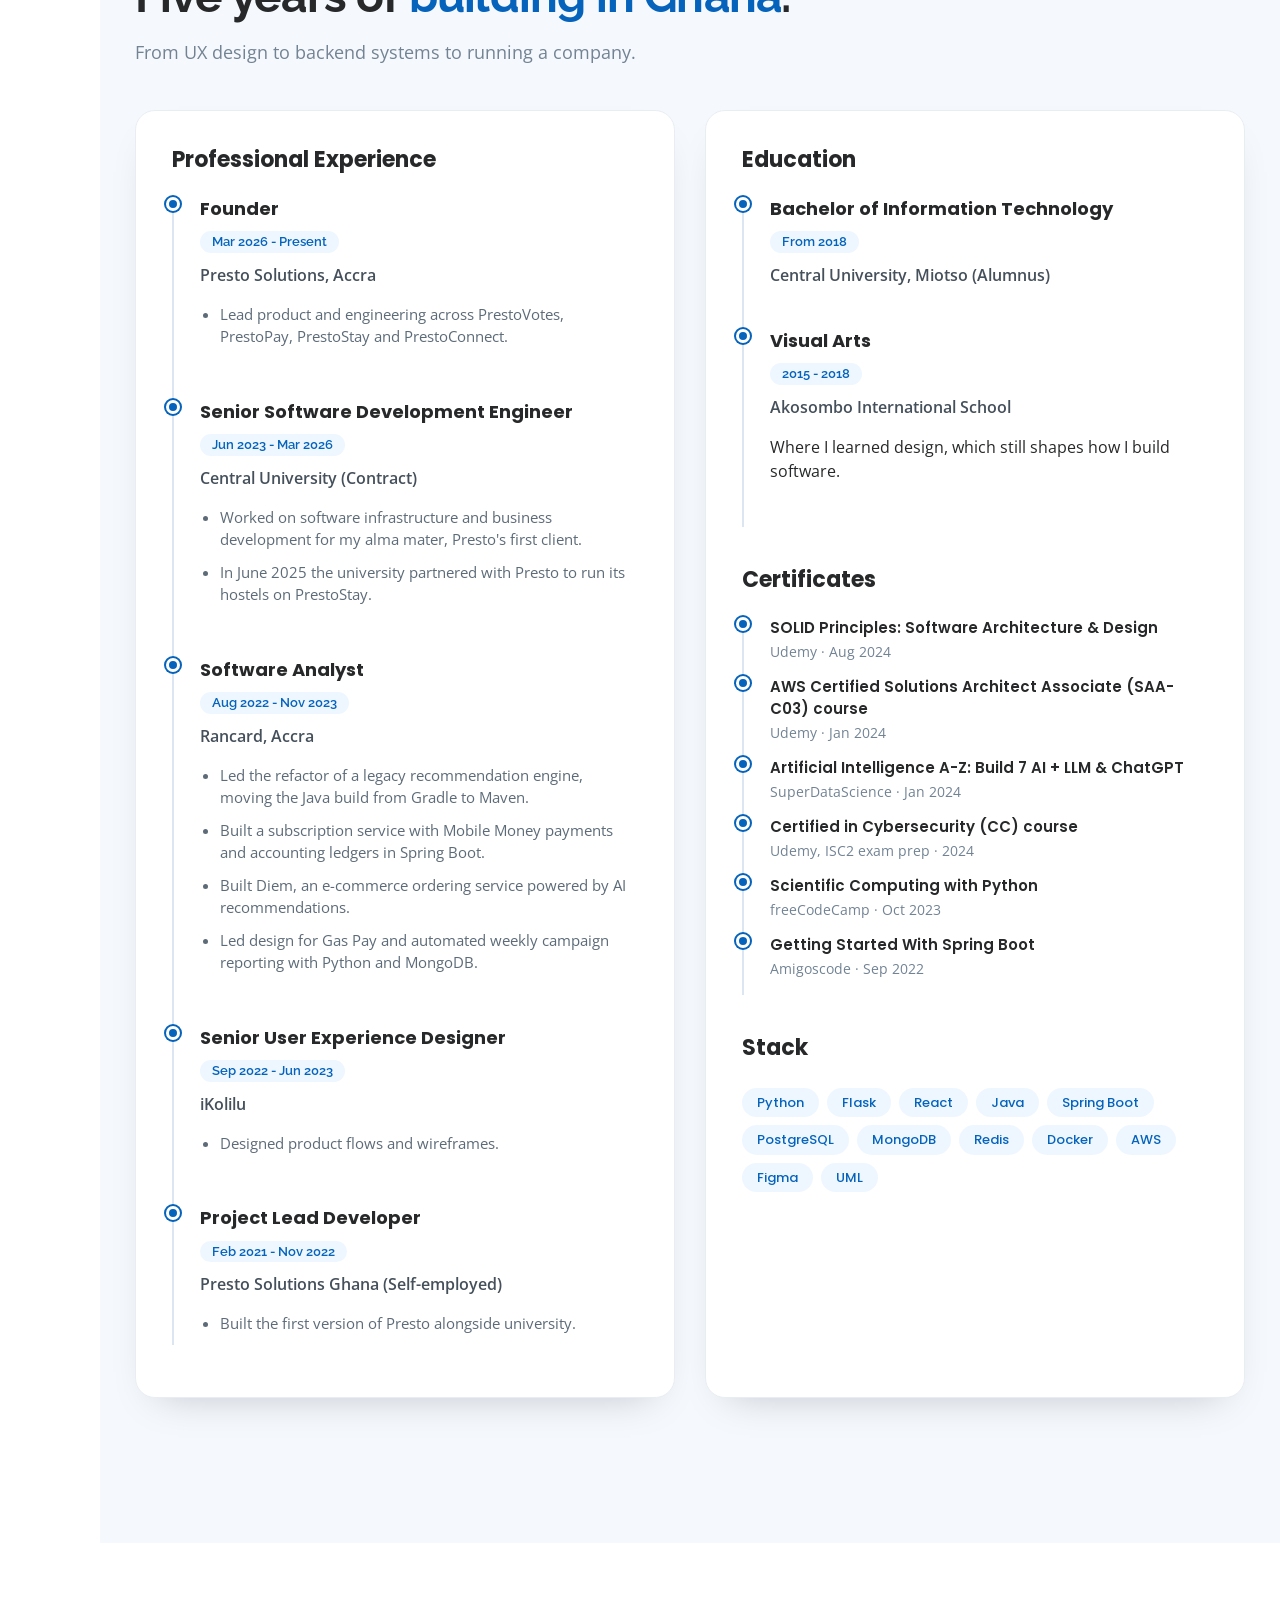
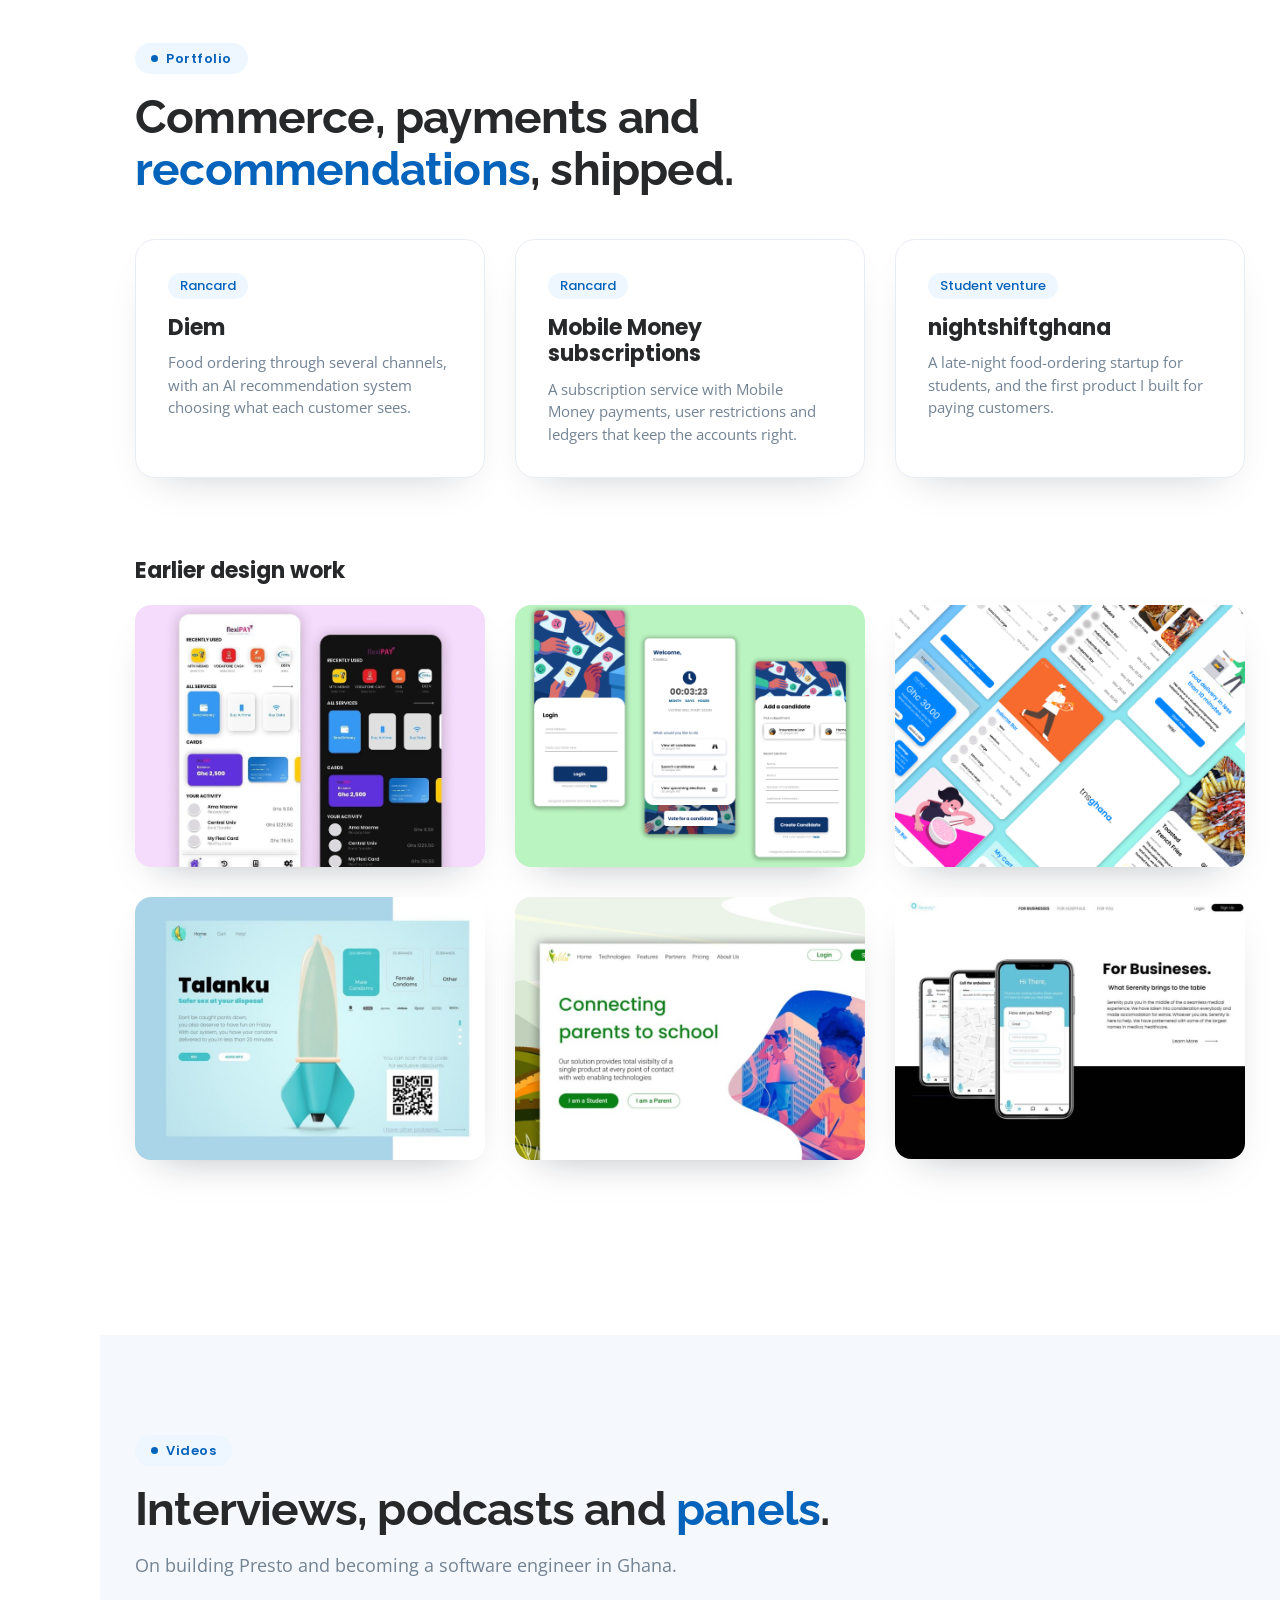
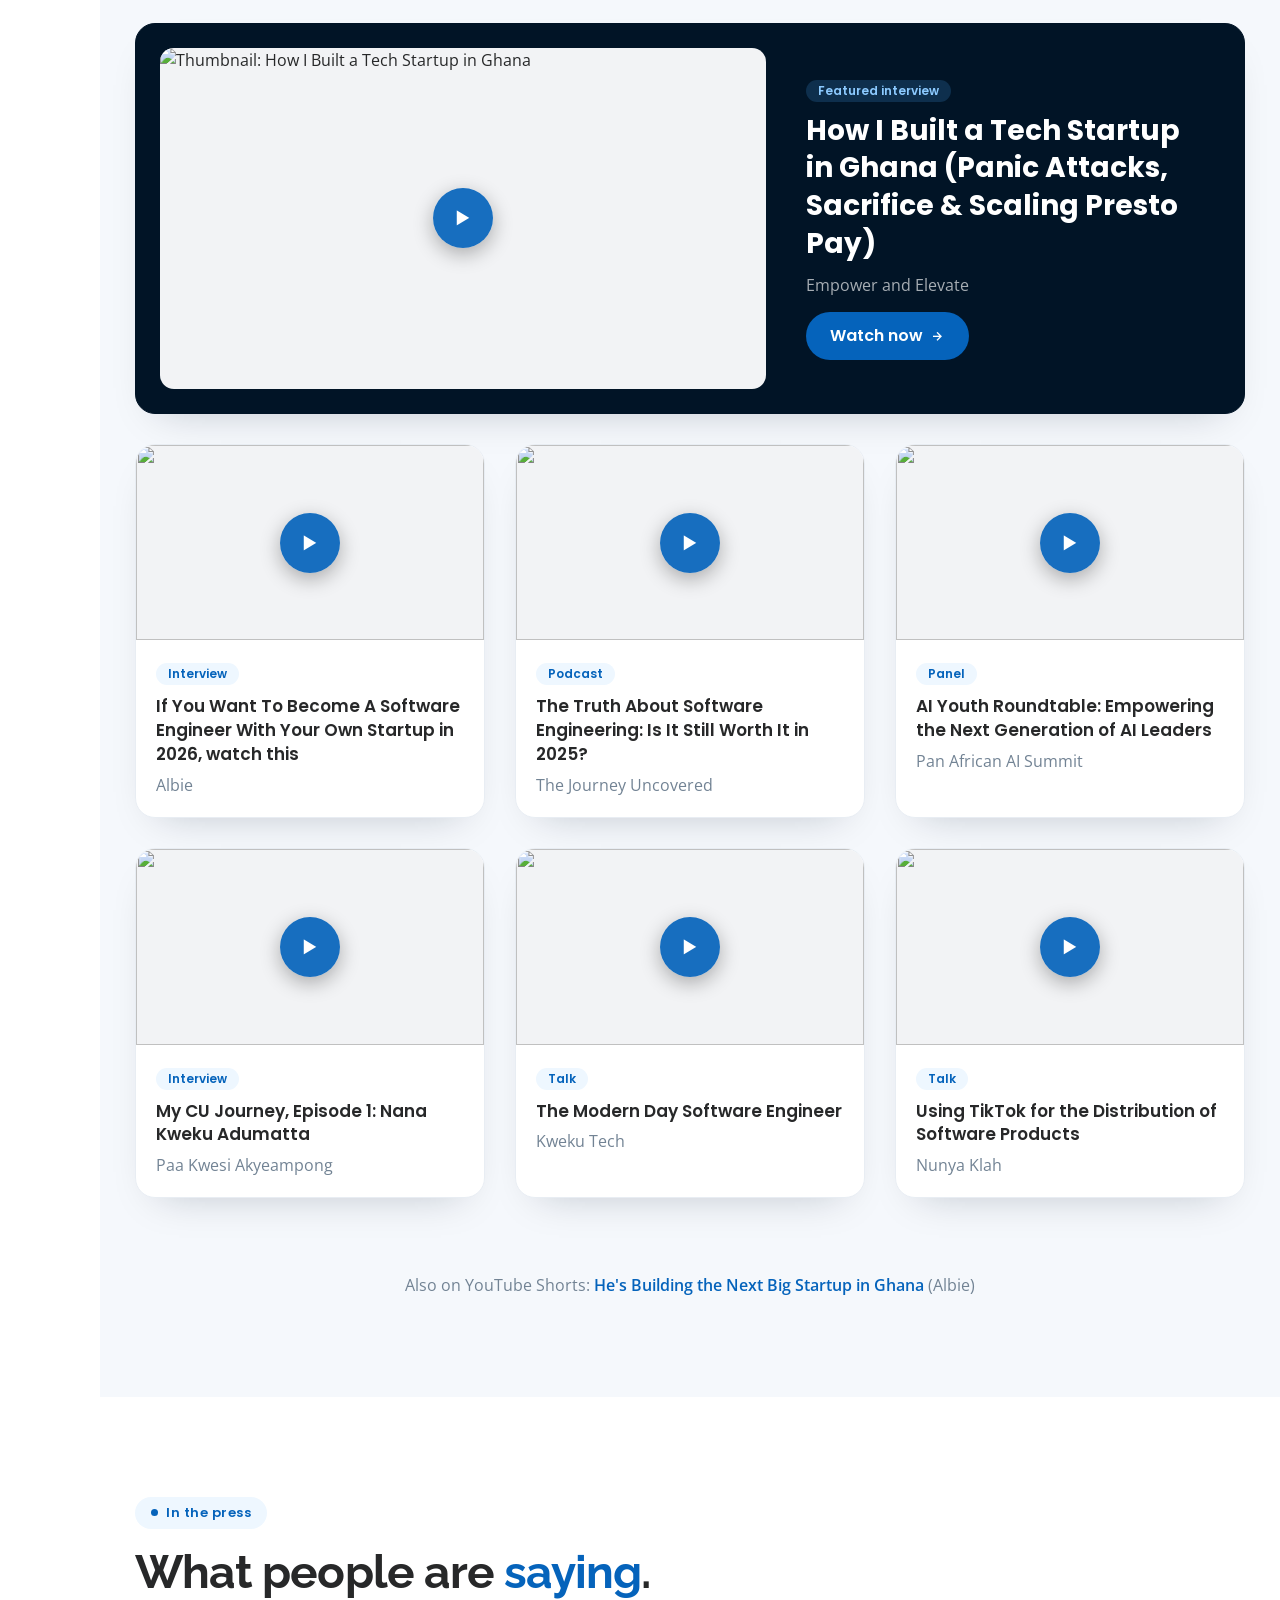
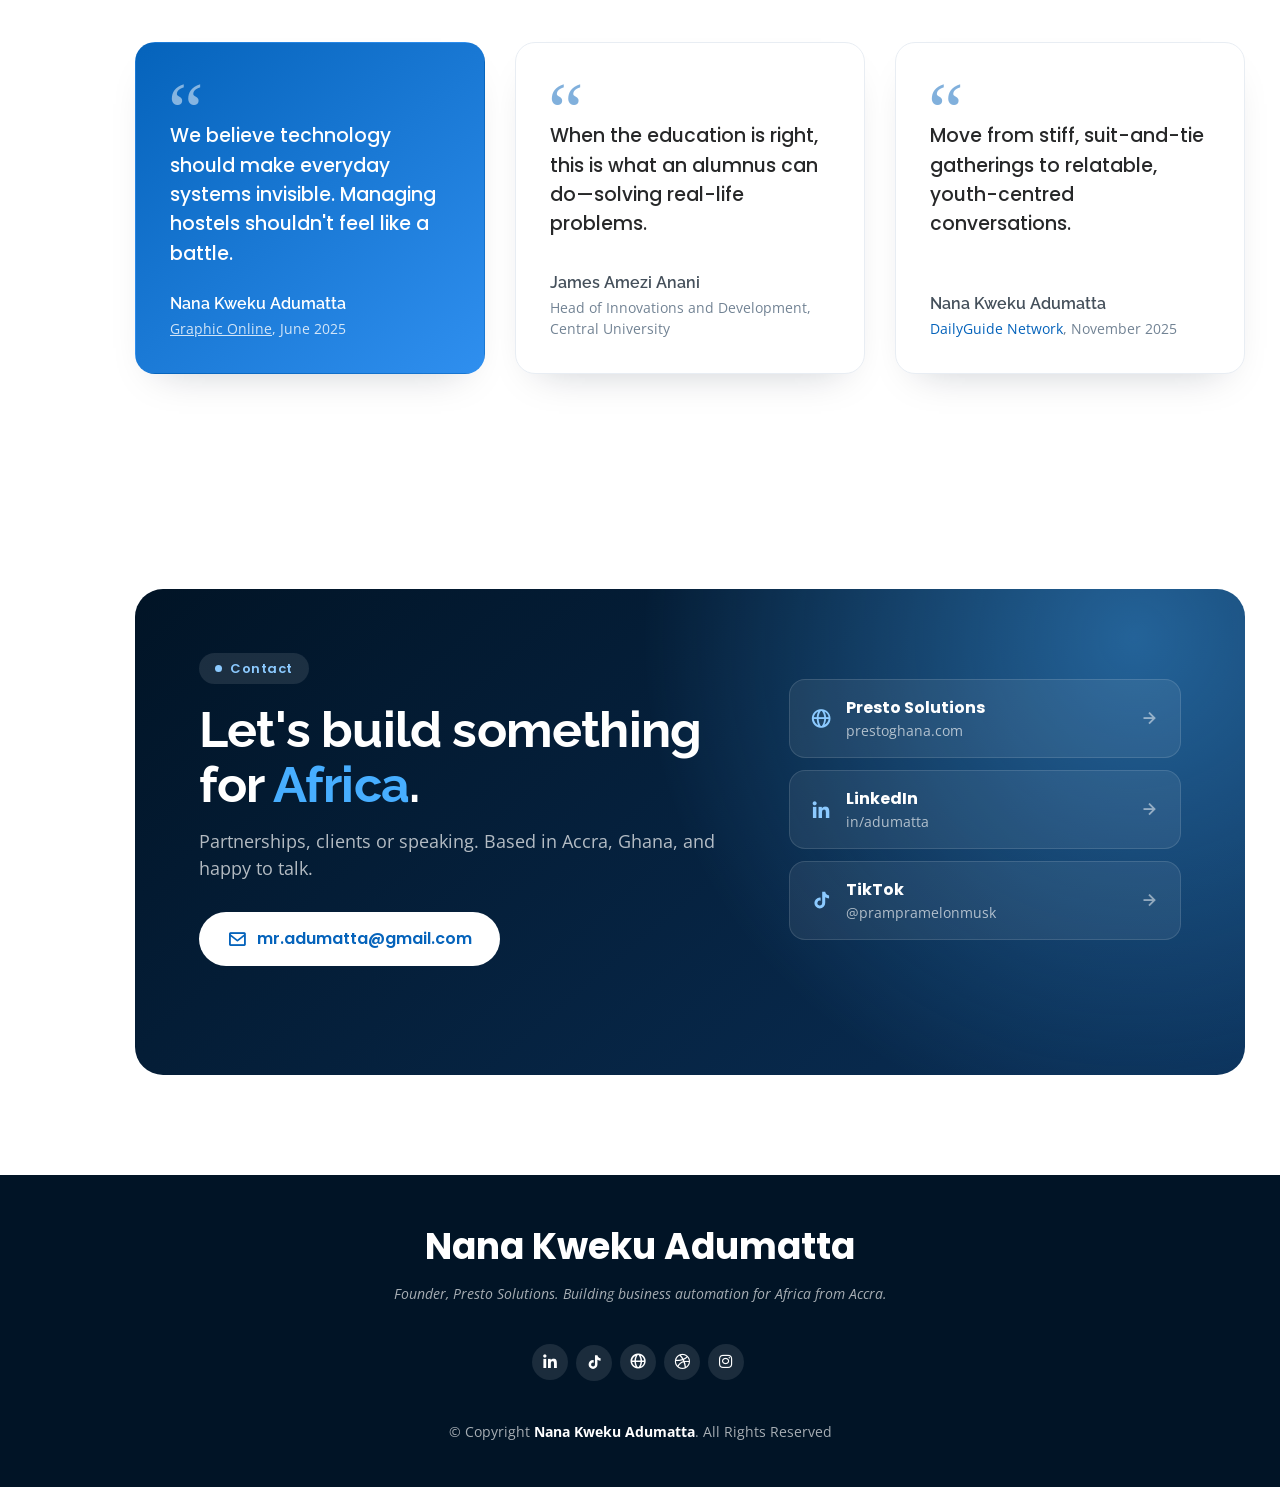
==== commit 2384155a: "Refresh profile: Presto founder content, videos, press and SEO - Rewrite index.html with current rol" ====
--- a/index.html
+++ b/index.html
@@ -1,404 +1,641 @@
-<!DOCTYPE html>
-<html lang="en">
-
-<head>
-  <meta charset="utf-8">
-  <meta content="width=device-width, initial-scale=1.0" name="viewport">
-
-  <title>Nana Kweku Adumatta</title>
-  <meta content="" name="description">
-  <meta content="" name="keywords">
-
-  <!-- Favicons -->
-  <link href="assets/img/favicon.png" rel="icon">
-  <link href="assets/img/apple-touch-icon.png" rel="apple-touch-icon">
-
-  <!-- Google Fonts -->
-  <link href="https://fonts.googleapis.com/css?family=Open+Sans:300,300i,400,400i,600,600i,700,700i|Raleway:300,300i,400,400i,500,500i,600,600i,700,700i|Poppins:300,300i,400,400i,500,500i,600,600i,700,700i" rel="stylesheet">
-
-  <!-- Vendor CSS Files -->
-  <link href="assets/vendor/bootstrap/css/bootstrap.min.css" rel="stylesheet">
-  <link href="assets/vendor/icofont/icofont.min.css" rel="stylesheet">
-  <link href="assets/vendor/boxicons/css/boxicons.min.css" rel="stylesheet">
-  <link href="assets/vendor/venobox/venobox.css" rel="stylesheet">
-  <link href="assets/vendor/owl.carousel/assets/owl.carousel.min.css" rel="stylesheet">
-  <link href="assets/vendor/aos/aos.css" rel="stylesheet">
-
-  <!-- Template Main CSS File -->
-  <link href="assets/css/style.css" rel="stylesheet">
-
-  <!-- =======================================================
-  * Template Name: MyResume - v2.2.1
-  * Template URL: https://bootstrapmade.com/free-html-bootstrap-template-my-resume/
-  * Author: BootstrapMade.com
-  * License: https://bootstrapmade.com/license/
-  ======================================================== -->
-</head>
-
-<body>
-
-  <!-- ======= Mobile nav toggle button ======= -->
-  <button type="button" class="mobile-nav-toggle d-xl-none"><i class="icofont-navigation-menu"></i></button>
-
-  <!-- ======= Header ======= -->
-  <header id="header" class="d-flex flex-column justify-content-center">
-
-    <nav class="nav-menu">
-      <ul>
-        <li class="active"><a href="#hero"><i class="bx bx-home"></i> <span>Home</span></a></li>
-        <li><a href="#about"><i class="bx bx-user"></i> <span>About</span></a></li>
-        <li><a href="#resume"><i class="bx bx-file-blank"></i> <span>Resume</span></a></li>
-        <li><a href="#portfolio"><i class="bx bx-book-content"></i> <span>Portfolio</span></a></li>
-        <li><a href="#contact"><i class="bx bx-envelope"></i> <span>Contact</span></a></li>
-      </ul>
-    </nav><!-- .nav-menu -->
-
-  </header><!-- End Header -->
-
-  <!-- ======= Hero Section ======= -->
-  <section id="hero" class="d-flex flex-column justify-content-center">
-    <div class="container" data-aos="zoom-in" data-aos-delay="100">
-      <div class="row">
-
-      <div class="col-md-6" style="margin-top: auto; margin-bottom: auto;">
-
-      <h1>Nana Kweku <br>Adumatta</h1>
-      <p>I'm a <span class="typed" data-typed-items="Designer, Developer, Freelancer, Graphic Designer, Entrepreneur"></span></p>
-      <div class="social-links">
-        <a href="https://dribbble.com/mrkwekuuu" class="dribbble"><i class="bx bxl-dribbble"></i></a>
-        <a href="https://www.facebook.com/nanakwekua/" class="facebook"><i class="bx bxl-facebook"></i></a>
-        <a href="https://www.instagram.com/mr.kwekuuu/" class="instagram"><i class="bx bxl-instagram"></i></a>
-        <!-- <a href="#" class="google-plus"><i class="bx bxl-skype"></i></a> -->
-        <a href="https://www.linkedin.com/in/nana-kweku-adumatta-85aa39194/" class="linkedin"><i class="bx bxl-linkedin"></i></a>
-      </div>
-    </div>
-    <div class="col-md-6">
-      <img src="./assets/img/IMG_0812.PNG" width="100%" alt="">
-    </div>
-  </div>
-
-  </div>
-
-  </section><!-- End Hero -->
-
-  <main id="main">
-
-    <!-- ======= Facts Section ======= -->
-    <section id="about" class="skills section-bg">
-      <div class="container" data-aos="fade-up">
-
-        <div class="section-title">
-          <h2>A lot about me😊</h2>
-        </div>
-<!-- Fix wrap  -->
-
-        <div class="row" style="flex-wrap:wrap;">
-          <div class="col-md-4">
-            <img src="./assets/img/happy.png" width="100%" alt="">
-          </div>
-          <div class="col-md-8 port" style="margin-top: auto; margin-bottom: auto;">
-            <p style="font-size: larger;" >I am a level 300 <a>fullstack developer</a>. That includes web and mobile development. I also have a business of my own called <a>Presto Solutions.</a> I write code in <a>Python</a> and <a>Javascript.</a> I also build <a>UI/UX interfaces</a>. I am a car enthusiasts🥰. And beautiful wireframes make me smile😌. I have <a>3+ years </a>of industry experience. I built a startup that allows students to order food late in the night, called <a>nightshiftghana.</a> I love what I do, and I am always open and <a>ready to learn.</a> </p>
-          </div>
-        </div>
-   
-      </div>
-    </section>
-    <!-- End Skills Section -->
-
-    <!-- ======= Skills Section ======= -->
-    <section id="skills" class="skills section-bg">
-      <div class="container" data-aos="fade-up">
-
-        <div class="section-title">
-          <h2>Skills</h2>
-          <p>Over my past 3 years in software development and UI/UX Design. I have acquired some really handy skills that make my work versatile and worthwhile</p>
-        </div>
-
-        <div class="row skills-content">
-
-          <div class="col-lg-6">
-
-            <div class="progress">
-              <span class="skill">HTML <i class="val">100%</i></span>
-              <div class="progress-bar-wrap">
-                <div class="progress-bar" role="progressbar" aria-valuenow="100" aria-valuemin="0" aria-valuemax="100"></div>
-              </div>
-            </div>
-
-            <div class="progress">
-              <span class="skill">CSS <i class="val">90%</i></span>
-              <div class="progress-bar-wrap">
-                <div class="progress-bar" role="progressbar" aria-valuenow="90" aria-valuemin="0" aria-valuemax="100"></div>
-              </div>
-            </div>
-
-            <div class="progress">
-              <span class="skill">JavaScript <i class="val">75%</i></span>
-              <div class="progress-bar-wrap">
-                <div class="progress-bar" role="progressbar" aria-valuenow="75" aria-valuemin="0" aria-valuemax="100"></div>
-              </div>
-            </div>
-
-          </div>
-
-          <div class="col-lg-6">
-
-            <div class="progress">
-              <span class="skill">UX Design <i class="val">80%</i></span>
-              <div class="progress-bar-wrap">
-                <div class="progress-bar" role="progressbar" aria-valuenow="80" aria-valuemin="0" aria-valuemax="100"></div>
-              </div>
-            </div>
-
-            <div class="progress">
-              <span class="skill">Figma <i class="val">90%</i></span>
-              <div class="progress-bar-wrap">
-                <div class="progress-bar" role="progressbar" aria-valuenow="90" aria-valuemin="0" aria-valuemax="100"></div>
-              </div>
-            </div>
-
-            <div class="progress">
-              <span class="skill">Photoshop <i class="val">55%</i></span>
-              <div class="progress-bar-wrap">
-                <div class="progress-bar" role="progressbar" aria-valuenow="55" aria-valuemin="0" aria-valuemax="100"></div>
-              </div>
-            </div>
-
-          </div>
-
-        </div>
-
-      </div>
-    </section><!-- End Skills Section -->
-
-    <!-- ======= Resume Section ======= -->
-    <section id="resume" class="resume">
-      <div class="container" data-aos="fade-up" data-aos-delay="200">
-
-        <div class="section-title">
-          <h2>Resume</h2>
-          <p>I am a Level 300 fullstack developer with 3+ years of experience.</p>
-        </div>
-
-        <div class="row">
-          <div class="col-lg-6">
-            <h3 class="resume-title">Sumary</h3>
-            <div class="resume-item pb-0">
-              <h4>Adumatta Nana Kweku</h4>
-              <p><em>Innovative and deadline-driven FullStack Developer with 3+ years of experience designing and developing user-centered digital material from initial concept to final, polished deliverable.</em></p>
-              <ul>
-                <li>50 3rd Road, Ablekuma</li>
-                <li>(233) 54 597 7791</li>
-                <li>mr.aduamtta@gmail.com</li>
-              </ul>
-            </div>
-
-            <h3 class="resume-title">Education</h3>
-            <div class="resume-item">
-              <h4>Bachelor of Information Technology</h4>
-              <h5>2018 - Current</h5>
-              <p><em>Central University Miotso</em></p>
-              <p>I am currently a level 300 student in Central University, offering IT. I am fluent in Python, Flask and React.js</p>
-            </div>
-            <div class="resume-item">
-              <h4>Visual Arts </h4>
-              <h5>2015 - 2018</h5>
-              <p><em>Akosombo International School</em></p>
-              <p>I acquired my design skills from my visual arts course at Akosombo International School. After my 3 years in secondary school, I have come to the understanding and appreciation of fine art.</p>
-            </div>
-          </div>
-          <div class="col-lg-6">
-            <h3 class="resume-title">Professional Experience</h3>
-            <div class="resume-item">
-              <h4>User Experience Design Lead.</h4>
-              <h5>2019 - Present</h5>
-              <p><em>Adroit 360 </em></p>
-              <ul>
-                <li>Lead in the design, development, and implementation of the graphic, layout, and production communication materials</li>
-                <li>Built user intefaces in Javascript.</li>
-                <li>Supervise the assessment of all graphic materials in order to ensure quality and accuracy of the design</li>
-                <li>Oversee the efficient use of production project budgets.</li>
-              </ul>
-            </div>
-            <div class="resume-item">
-              <h4>In house Developer</h4>
-              <h5>2019 - 2020</h5>
-              <p><em>Clearspace Labs</em></p>
-              <ul>
-                <li>Developed numerous marketing programs (logos, brochures,infographics, presentations, and advertisements).</li>
-                <li>Managed up to 5 projects or tasks at a given time while under pressure</li>
-                <li>Recommended and consulted with clients on the most appropriate graphic design</li>
-                <li>Created 4+ design presentations and proposals a month for clients and account managers</li>
-              </ul>
-            </div>
-          </div>
-        </div>
-
-      </div>
-    </section><!-- End Resume Section -->
-
-    <!-- ======= Portfolio Section ======= -->
-    <section id="portfolio">
-      <div class="container" data-aos="fade-up">
-
-        <div class="section-title">
-          <h2>Portfolio</h2>
-          <p>Here are some of my featured projects.</p>
-        </div>
-
-    
-
-
-          <div class="row" >
-            <div class="col-md-6">
-              <img src="./assets/img/portfolio/flexipay.jpg" style="width: 40vw;" alt="">
-            </div>
-            <div class="col-md-6">
-            <img src="./assets/img/portfolio/law.png" style="width: 40vw;" alt="">     
-            </div>
-          </div>
-
-      <div class="row" >
-        <div class="col-md-6">
-          <img src="./assets/img/portfolio/tns.png" style="width: 40vw;" alt="">
-        </div>
-        <div class="col-md-6">
-        <img src="./assets/img/portfolio/talanku.jpg" style="width: 40vw;" alt="">  
-        </div>  
-  </div>
-
-  <div class="row" >
-    <div class="col-md-6">
-
-      <img src="./assets/img/portfolio/ikoliu.jpg" style="width: 40vw;" alt="">
-    </div>
-
-    <div class="col-md-6">
-      <img src="./assets/img/portfolio/clearspace.jpg" style="width: 40vw;" alt="">     
-    </div>
-</div>
-    </section><!-- End Portfolio Section -->
-
-    <!-- ======= Services Section ======= -->
-
-    <!-- ======= Contact Section ======= -->
-    <section id="contact" class="contact">
-      <div class="container" data-aos="fade-up">
-
-        <div class="section-title">
-          <h2>Contact</h2>
-        </div>
-
-        <div class="row mt-1">
-
-          <div class="col-lg-4">
-            <div class="info">
-              <div class="address">
-                <i class="icofont-google-map"></i>
-                <h4>Location:</h4>
-                <p>50 3rd Road, Ablekuma</p>
-              </div>
-
-              <div class="email">
-                <i class="icofont-envelope"></i>
-                <h4>Email:</h4>
-                <p>mr.adumatta@gmail.com</p>
-              </div>
-
-              <div class="phone">
-                <i class="icofont-phone"></i>
-                <h4>Call:</h4>
-                <p>+233 54 597 7791</p>
-              </div>
-
-            </div>
-
-          </div>
-
-         <div class="col-lg-8 mt-5 mt-lg-0">
-          <iframe src="https://www.google.com/maps/embed?pb=!1m14!1m12!1m3!1d992.7638715365691!2d-0.25988783943804583!3d5.5587946787518945!2m3!1f0!2f0!3f0!3m2!1i1024!2i768!4f13.1!5e0!3m2!1sen!2sgh!4v1614637736628!5m2!1sen!2sgh" width="600" height="450" style="border:0;" allowfullscreen="" loading="lazy"></iframe>
-         </div>
- <!-- 
-            <form action="forms/contact.php" method="post" role="form" class="php-email-form">
-              <div class="form-row">
-                <div class="col-md-6 form-group">
-                  <input type="text" name="name" class="form-control" id="name" placeholder="Your Name" data-rule="minlen:4" data-msg="Please enter at least 4 chars" />
-                  <div class="validate"></div>
-                </div>
-                <div class="col-md-6 form-group">
-                  <input type="email" class="form-control" name="email" id="email" placeholder="Your Email" data-rule="email" data-msg="Please enter a valid email" />
-                  <div class="validate"></div>
-                </div>
-              </div>
-              <div class="form-group">
-                <input type="text" class="form-control" name="subject" id="subject" placeholder="Subject" data-rule="minlen:4" data-msg="Please enter at least 8 chars of subject" />
-                <div class="validate"></div>
-              </div>
-              <div class="form-group">
-                <textarea class="form-control" name="message" rows="5" data-rule="required" data-msg="Please write something for us" placeholder="Message"></textarea>
-                <div class="validate"></div>
-              </div>
-              <div class="mb-3">
-                <div class="loading">Loading</div>
-                <div class="error-message"></div>
-                <div class="sent-message">Your message has been sent. Thank you!</div>
-              </div>
-              <div class="text-center"><button type="submit">Send Message</button></div>
-            </form>
-
-          </div> -->
-
-        </div>
-
-      </div>
-    </section><!-- End Contact Section -->
-
-  </main><!-- End #main -->
-
-  <!-- ======= Footer ======= -->
-  <footer id="footer">
-    <div class="container">
-      <h3>Adumatta Nana Kweku</h3>
-      <p>I am a level 300, Fullstack developer with over 3 years industry experience.</p>
-      <div class="social-links">
-        <a href="#" class="twitter"><i class="bx bxl-twitter"></i></a>
-        <a href="#" class="facebook"><i class="bx bxl-facebook"></i></a>
-        <a href="#" class="instagram"><i class="bx bxl-instagram"></i></a>
-        <a href="#" class="google-plus"><i class="bx bxl-skype"></i></a>
-        <a href="#" class="linkedin"><i class="bx bxl-linkedin"></i></a>
-      </div>
-      <div class="copyright">
-        &copy; Copyright <strong><span>Adumatta Nana Kweku</span></strong>. All Rights Reserved
-      </div>
-      <!-- <div class="credits">
-        All the links in the footer/ should remain intact.
-        You can delete the links only if you purchased the pro version.
-        Licensing information: [license-url]
-        Purchase the pro version with working PHP/AJAX contact form: https://bootstrapmade.com/free-html-bootstrap-template-my-resume/
-        Designed by <a href="https://bootstrapmade.com/">BootstrapMade</a>
-      </div>
-    </div> -->
-  </footer><!-- End Footer -->
-
-  <a href="#" class="back-to-top"><i class="bx bx-up-arrow-alt"></i></a>
-  <div id="preloader"></div>
-
-  <!-- Vendor JS Files -->
-  <script src="assets/vendor/jquery/jquery.min.js"></script>
-  <script src="assets/vendor/bootstrap/js/bootstrap.bundle.min.js"></script>
-  <script src="assets/vendor/jquery.easing/jquery.easing.min.js"></script>
-  <script src="assets/vendor/php-email-form/validate.js"></script>
-  <script src="assets/vendor/waypoints/jquery.waypoints.min.js"></script>
-  <script src="assets/vendor/counterup/counterup.min.js"></script>
-  <script src="assets/vendor/isotope-layout/isotope.pkgd.min.js"></script>
-  <script src="assets/vendor/venobox/venobox.min.js"></script>
-  <script src="assets/vendor/owl.carousel/owl.carousel.min.js"></script>
-  <script src="assets/vendor/typed.js/typed.min.js"></script>
-  <script src="assets/vendor/aos/aos.js"></script>
-
-  <!-- Template Main JS File -->
-  <script src="assets/js/main.js"></script>
-
-</body>
-
-</html>
+<!DOCTYPE html>
+<html lang="en">
+
+<head>
+  <meta charset="utf-8">
+  <meta content="width=device-width, initial-scale=1.0" name="viewport">
+
+  <title>Nana Kweku Adumatta | Founder of Presto Solutions, Accra, Ghana</title>
+  <meta content="Nana Kweku Adumatta is a Ghanaian software engineer and the founder of Presto Solutions, building PrestoVotes, PrestoPay, PrestoStay and PrestoConnect in Accra." name="description">
+  <meta content="Nana Kweku Adumatta, Adumatta Nana Kweku, Prampram Elon Musk, Presto Solutions, PrestoStay, PrestoVotes, PrestoPay, PrestoConnect, software engineer Ghana, Accra startup founder" name="keywords">
+  <meta name="author" content="Nana Kweku Adumatta">
+  <meta name="robots" content="index, follow, max-image-preview:large">
+  <meta name="theme-color" content="#0563bb">
+  <link rel="canonical" href="https://adumatta.prestoghana.com/">
+
+  <!-- Open Graph / social sharing -->
+  <meta property="og:type" content="profile">
+  <meta property="og:site_name" content="Nana Kweku Adumatta">
+  <meta property="og:title" content="Nana Kweku Adumatta | Founder of Presto Solutions">
+  <meta property="og:description" content="Ghanaian software engineer and founder of Presto Solutions, building business automation for African organizations from Accra.">
+  <meta property="og:url" content="https://adumatta.prestoghana.com/">
+  <meta property="og:image" content="https://adumatta.prestoghana.com/assets/img/og-image.jpg">
+  <meta property="og:image:width" content="1200">
+  <meta property="og:image:height" content="630">
+  <meta property="og:image:alt" content="Memoji of Nana Kweku Adumatta">
+  <meta property="og:locale" content="en_GH">
+  <meta property="profile:first_name" content="Nana Kweku">
+  <meta property="profile:last_name" content="Adumatta">
+  <meta name="twitter:card" content="summary_large_image">
+  <meta name="twitter:title" content="Nana Kweku Adumatta | Founder of Presto Solutions">
+  <meta name="twitter:description" content="Ghanaian software engineer and founder of Presto Solutions, building business automation for African organizations from Accra.">
+  <meta name="twitter:image" content="https://adumatta.prestoghana.com/assets/img/og-image.jpg">
+
+  <!-- Structured data -->
+  <script type="application/ld+json">
+  {
+    "@context": "https://schema.org",
+    "@type": "ProfilePage",
+    "url": "https://adumatta.prestoghana.com/",
+    "dateModified": "2026-10-21",
+    "mainEntity": {
+      "@type": "Person",
+      "@id": "https://adumatta.prestoghana.com/#person",
+      "name": "Nana Kweku Adumatta",
+      "alternateName": ["Adumatta Nana Kweku", "Prampram Elon Musk"],
+      "url": "https://adumatta.prestoghana.com/",
+      "image": "https://adumatta.prestoghana.com/assets/img/happy.png",
+      "jobTitle": "Founder",
+      "description": "Ghanaian software engineer and founder of Presto Solutions, a business automation company in Accra.",
+      "email": "mailto:mr.adumatta@gmail.com",
+      "address": {
+        "@type": "PostalAddress",
+        "addressLocality": "Accra",
+        "addressCountry": "GH"
+      },
+      "worksFor": {
+        "@type": "Organization",
+        "name": "Presto Solutions",
+        "url": "https://prestoghana.com/"
+      },
+      "alumniOf": [
+        { "@type": "CollegeOrUniversity", "name": "Central University", "address": "Miotso, Ghana" },
+        { "@type": "EducationalOrganization", "name": "Akosombo International School" }
+      ],
+      "knowsAbout": ["Software engineering", "Business automation", "Payments", "USSD", "Python", "Java", "Spring Boot", "React", "AWS", "UX design"],
+      "sameAs": [
+        "https://gh.linkedin.com/in/adumatta",
+        "https://www.tiktok.com/@prampramelonmusk",
+        "https://dribbble.com/mrkwekuuu",
+        "https://www.instagram.com/mr.kwekuuu/",
+        "https://prestoghana.com/"
+      ]
+    }
+  }
+  </script>
+
+  <!-- Favicons -->
+  <link href="assets/img/favicon.png" rel="icon">
+  <link href="assets/img/apple-touch-icon.png" rel="apple-touch-icon">
+
+  <!-- Google Fonts -->
+  <link rel="preconnect" href="https://fonts.googleapis.com">
+  <link rel="preconnect" href="https://fonts.gstatic.com" crossorigin>
+  <link rel="preconnect" href="https://i.ytimg.com">
+  <link href="https://fonts.googleapis.com/css?family=Open+Sans:300,300i,400,400i,600,600i,700,700i|Raleway:300,300i,400,400i,500,500i,600,600i,700,700i|Poppins:300,300i,400,400i,500,500i,600,600i,700,700i&display=swap" rel="stylesheet">
+
+  <!-- Vendor CSS Files -->
+  <link href="assets/vendor/bootstrap/css/bootstrap.min.css" rel="stylesheet">
+  <link href="assets/vendor/icofont/icofont.min.css" rel="stylesheet">
+  <link href="assets/vendor/boxicons/css/boxicons.min.css" rel="stylesheet">
+  <link href="assets/vendor/venobox/venobox.css" rel="stylesheet">
+  <link href="assets/vendor/owl.carousel/assets/owl.carousel.min.css" rel="stylesheet">
+  <link href="assets/vendor/aos/aos.css" rel="stylesheet">
+
+  <!-- Template Main CSS File -->
+  <link href="assets/css/style.css" rel="stylesheet">
+  <link href="assets/css/profile.css" rel="stylesheet">
+
+  <!-- =======================================================
+  * Template Name: MyResume - v2.2.1
+  * Template URL: https://bootstrapmade.com/free-html-bootstrap-template-my-resume/
+  * Author: BootstrapMade.com
+  * License: https://bootstrapmade.com/license/
+  ======================================================== -->
+</head>
+
+<body>
+
+  <!-- ======= Mobile nav toggle button ======= -->
+  <button type="button" class="mobile-nav-toggle d-xl-none"><i class="icofont-navigation-menu"></i></button>
+
+  <!-- ======= Header ======= -->
+  <header id="header" class="d-flex flex-column justify-content-center">
+
+    <nav class="nav-menu">
+      <ul>
+        <li class="active"><a href="#hero"><i class="bx bx-home"></i> <span>Home</span></a></li>
+        <li><a href="#about"><i class="bx bx-user"></i> <span>About</span></a></li>
+        <li><a href="#presto"><i class="bx bx-grid-alt"></i> <span>Presto</span></a></li>
+        <li><a href="#resume"><i class="bx bx-file-blank"></i> <span>Resume</span></a></li>
+        <li><a href="#videos"><i class="bx bx-video"></i> <span>Videos</span></a></li>
+        <li><a href="#press"><i class="bx bx-news"></i> <span>Press</span></a></li>
+        <li><a href="#contact"><i class="bx bx-envelope"></i> <span>Contact</span></a></li>
+      </ul>
+    </nav><!-- .nav-menu -->
+
+  </header><!-- End Header -->
+
+  <!-- ======= Hero Section ======= -->
+  <section id="hero" class="d-flex flex-column justify-content-center">
+    <div class="container" data-aos="zoom-in" data-aos-delay="100">
+      <div class="row">
+
+        <div class="col-lg-7 hero-text">
+          <span class="hero-badge"><i class="dot"></i>Building Presto Solutions in Accra, Ghana</span>
+          <h1>Nana Kweku <br><span class="accent">Adumatta</span></h1>
+          <p class="hero-roles">I'm a <span class="typed" data-typed-items="Founder of Presto Solutions, AI Engineer, Software Engineer, Tech Content Creator"></span></p>
+          <p class="hero-sub">I build business automation for African organizations: votes, payments, hostels and member messaging. Offline-first, USSD-ready, and used by 50+ clients.</p>
+          <div class="hero-actions">
+            <a href="#presto" class="btn-hero">See what I'm building</a>
+            <a href="#videos" class="btn-hero-outline"><i class="bx bx-play-circle"></i> Watch interviews</a>
+          </div>
+          <div class="social-links">
+            <a href="https://gh.linkedin.com/in/adumatta" class="linkedin" target="_blank" rel="noopener" aria-label="LinkedIn"><i class="bx bxl-linkedin"></i></a>
+            <a href="https://www.tiktok.com/@prampramelonmusk" class="tiktok" target="_blank" rel="noopener" aria-label="TikTok"><svg class="svg-icon" viewBox="0 0 24 24" aria-hidden="true"><path d="M16.6 3c.4 2.3 1.9 3.8 4.2 4v3.3c-1.6 0-3-.5-4.2-1.3v6.3a5.9 5.9 0 1 1-5.9-5.9c.3 0 .6 0 .9.1v3.4a2.6 2.6 0 1 0 1.7 2.4V3z"/></svg></a>
+            <a href="https://prestoghana.com/" class="website" target="_blank" rel="noopener" aria-label="Presto Solutions website"><i class="bx bx-globe"></i></a>
+            <a href="https://dribbble.com/mrkwekuuu" class="dribbble" target="_blank" rel="noopener" aria-label="Dribbble"><i class="bx bxl-dribbble"></i></a>
+            <a href="https://www.instagram.com/mr.kwekuuu/" class="instagram" target="_blank" rel="noopener" aria-label="Instagram"><i class="bx bxl-instagram"></i></a>
+          </div>
+        </div>
+        <div class="col-lg-5">
+          <div class="hero-visual">
+            <span class="hero-blob" aria-hidden="true"></span>
+            <img src="./assets/img/IMG_0812.PNG" width="421" height="421" class="img-fluid hero-img" alt="Memoji of Nana Kweku Adumatta giving a fist bump">
+            <div class="float-card fc-1"><i class="bx bx-check-square"></i><div><strong>1M+</strong><span>votes on PrestoVotes</span></div></div>
+            <div class="float-card fc-2"><i class="bx bx-building-house"></i><div><strong>PrestoStay</strong><span>runs Central University's hostels</span></div></div>
+            <div class="float-card fc-3"><i class="bx bx-group"></i><div><strong>32K+</strong><span>followers on TikTok</span></div></div>
+          </div>
+        </div>
+      </div>
+
+      <div class="hero-featured">
+        <span>As featured in</span>
+        <a href="https://www.graphic.com.gh/news/education/central-university-partners-with-alumnus-to-digitise-hostel-management-through-prestostay.html" target="_blank" rel="noopener">Graphic Online</a>
+        <a href="https://dailyguidenetwork.com/digital-partnerships-drive-ghanas-tech-future/" target="_blank" rel="noopener">DailyGuide Network</a>
+        <a href="https://youtu.be/d76yppXkMTw" target="_blank" rel="noopener">Pan African AI Summit</a>
+        <a href="https://youtu.be/mkyauA_hck0" target="_blank" rel="noopener">Empower and Elevate</a>
+        <span class="aws">AWS Startup Program</span>
+      </div>
+    </div>
+  </section><!-- End Hero -->
+
+  <main id="main">
+
+    <!-- ======= About Section ======= -->
+    <section id="about" class="about facts section-bg">
+      <div class="container" data-aos="fade-up">
+
+        <div class="section-title">
+          <span class="eyebrow">About</span>
+          <h2>Designer turned engineer turned <span>founder</span>.</h2>
+        </div>
+
+        <div class="row">
+          <div class="col-md-4 about-img">
+            <span class="about-blob" aria-hidden="true"></span>
+            <img src="./assets/img/happy.png" width="421" height="421" class="img-fluid" loading="lazy" alt="Smiling Memoji of Nana Kweku Adumatta">
+          </div>
+          <div class="col-md-8 content port">
+            <p>I'm the founder of <a>Presto Solutions</a>, where we automate the everyday operations of African organizations. Our systems work <a>offline-first</a> and over <a>USSD</a>, because that is how most people here connect.</p>
+            <p>I studied visual arts, then <a>Information Technology at Central University</a>, and came into software through interface design. I started Presto in 2021 while working as an engineer at <a>Rancard</a> and <a>Central University</a>, and went full-time in March 2026.</p>
+            <p>Online I'm known as <a>the Prampram Elon Musk</a>. I share the building process with 32,000+ followers on TikTok.</p>
+            <div class="row">
+              <div class="col-lg-6">
+                <ul>
+                  <li><i class="icofont-rounded-right"></i> <strong>Based in:</strong> Accra, Ghana</li>
+                  <li><i class="icofont-rounded-right"></i> <strong>Company:</strong> Presto Solutions</li>
+                </ul>
+              </div>
+              <div class="col-lg-6">
+                <ul>
+                  <li><i class="icofont-rounded-right"></i> <strong>Focus:</strong> Automation, payments, AI</li>
+                  <li><i class="icofont-rounded-right"></i> <strong>Building since:</strong> 2021</li>
+                </ul>
+              </div>
+            </div>
+          </div>
+        </div>
+
+        <div class="row counts">
+          <div class="col-lg-3 col-md-6">
+            <div class="count-box">
+              <i class="bx bx-group"></i>
+              <span><span data-toggle="counter-up">50</span>+</span>
+              <p>Active clients</p>
+            </div>
+          </div>
+          <div class="col-lg-3 col-md-6">
+            <div class="count-box">
+              <i class="bx bx-check-square"></i>
+              <span><span data-toggle="counter-up">1</span>M+</span>
+              <p>Votes cast</p>
+            </div>
+          </div>
+          <div class="col-lg-3 col-md-6">
+            <div class="count-box">
+              <i class="bx bx-grid-alt"></i>
+              <span data-toggle="counter-up">4</span>
+              <p>Products</p>
+            </div>
+          </div>
+          <div class="col-lg-3 col-md-6">
+            <div class="count-box">
+              <i class="bx bx-cloud"></i>
+              <span><span data-toggle="counter-up">99.9</span>%</span>
+              <p>Uptime</p>
+            </div>
+          </div>
+        </div>
+
+      </div>
+    </section><!-- End About Section -->
+
+    <!-- ======= Presto (Services) Section ======= -->
+    <section id="presto" class="services">
+      <div class="container" data-aos="fade-up">
+
+        <div class="section-title">
+          <span class="eyebrow">Presto Solutions</span>
+          <h2>Replacing the spreadsheet, the WhatsApp group and the <span>paper ballot</span>.</h2>
+          <p>Four products for African organizations, built offline-first. An AWS Startup Program member.</p>
+        </div>
+
+        <div class="row">
+          <div class="col-lg-3 col-md-6 d-flex align-items-stretch" data-aos="zoom-in" data-aos-delay="100">
+            <div class="icon-box iconbox-blue featured">
+              <div class="icon">
+                <svg width="100" height="100" viewBox="0 0 600 600" xmlns="http://www.w3.org/2000/svg"><path stroke="none" stroke-width="0" fill="#f5f5f5" d="M300,521.0016835830174C376.1290562159157,517.8887921683347,466.0731472004068,529.7835943286574,510.70327084640275,468.03025145048787C554.3714126377745,407.6079735673963,508.03601936045806,328.9844924480964,491.2728898941984,256.3432110539036C474.5976632858925,184.082847569629,479.9380746630129,96.60480741107993,416.23090153303,58.64404602377083C348.86323505073057,18.502131276798302,261.93793281208167,40.57373210992963,193.5410806939664,78.93577620505333C130.42746243093433,114.334589627462,98.30271207620316,179.96522072025542,76.75703585869454,249.04625023123273C51.97151888228291,328.5150500222984,13.704378332031375,421.85034740162234,66.52175969318436,486.19268352777647C119.04800174914682,550.1803526380478,217.28368757567262,524.383925680826,300,521.0016835830174"></path></svg>
+                <i class="bx bx-check-square"></i>
+              </div>
+              <h4><a href="https://prestoghana.com/" target="_blank" rel="noopener">PrestoVotes</a></h4>
+              <p>Voting on the web and over USSD, with real-time dashboards, automated flyers and vendor payouts.</p>
+              <p class="product-note">1M+ votes cast</p>
+            </div>
+          </div>
+
+          <div class="col-lg-3 col-md-6 d-flex align-items-stretch mt-4 mt-md-0" data-aos="zoom-in" data-aos-delay="200">
+            <div class="icon-box iconbox-orange">
+              <div class="icon">
+                <svg width="100" height="100" viewBox="0 0 600 600" xmlns="http://www.w3.org/2000/svg"><path stroke="none" stroke-width="0" fill="#f5f5f5" d="M300,582.0697525312426C382.5290701553225,586.8405444964366,449.9789794690241,525.3245884688669,502.5850820975895,461.55621195738473C556.606425686781,396.0723002908107,615.8543463187945,314.28637112970534,586.6730223649479,234.56875336149918C558.9533121215079,158.8439757836574,454.9685369536778,164.00468322053177,381.49747125262974,130.76875717737553C312.15926192815925,99.40240125094834,248.97055460311594,18.661163978235184,179.8680185752513,50.54337015887873C110.5421016452524,82.52863877960104,119.82277516462835,180.83849132639028,109.12597500060166,256.43424936330496C100.08760227029461,320.3096726198365,92.17705696193138,384.0621239912766,124.79988738764834,439.7174275375508C164.83382741302287,508.01625554203684,220.96474134820875,577.5009287672846,300,582.0697525312426"></path></svg>
+                <i class="bx bx-credit-card"></i>
+              </div>
+              <h4><a href="https://prestoghana.com/" target="_blank" rel="noopener">PrestoPay</a></h4>
+              <p>Instant fee collection, digital wallets, payout automation and multi-currency support.</p>
+            </div>
+          </div>
+
+          <div class="col-lg-3 col-md-6 d-flex align-items-stretch mt-4 mt-lg-0" data-aos="zoom-in" data-aos-delay="300">
+            <div class="icon-box iconbox-pink">
+              <div class="icon">
+                <svg width="100" height="100" viewBox="0 0 600 600" xmlns="http://www.w3.org/2000/svg"><path stroke="none" stroke-width="0" fill="#f5f5f5" d="M300,541.5067337569781C382.14930387511276,545.0595476570109,479.8736841581634,548.3450877840088,526.4010558755058,480.5488172755941C571.5218469581645,414.80211281144784,517.5187510058486,332.0715597781072,496.52539010469104,255.14436215662573C477.37192572678356,184.95920475031193,473.57363656557914,105.61284051026155,413.0603344069578,65.22779650032875C343.27470386102294,18.654635553484475,251.2091493199835,5.337323636656869,175.0934190732945,40.62881213300186C97.87086631185822,76.43348514350839,51.98124368387456,156.15599464891127,36.37833099324795,239.83763142981722C21.15013907002251,321.3048200932622,48.98108209024355,404.26674791087176,105.81314813020365,464.64788389146585C160.9876574517929,523.2689522023685,221.4728954346203,538.1025010208957,300,541.5067337569781"></path></svg>
+                <i class="bx bx-building-house"></i>
+              </div>
+              <h4><a href="https://prestoghana.com/" target="_blank" rel="noopener">PrestoStay</a></h4>
+              <p>Hostel management with online booking, vacancy tracking, automatic allocation and digital receipts.</p>
+              <p class="product-note">Runs Central University's hostels</p>
+            </div>
+          </div>
+
+          <div class="col-lg-3 col-md-6 d-flex align-items-stretch mt-4 mt-lg-0" data-aos="zoom-in" data-aos-delay="400">
+            <div class="icon-box iconbox-yellow">
+              <div class="icon">
+                <svg width="100" height="100" viewBox="0 0 600 600" xmlns="http://www.w3.org/2000/svg"><path stroke="none" stroke-width="0" fill="#f5f5f5" d="M300,503.46388370962813C374.79870501325706,506.71871716319447,464.8034551963731,527.1746412648533,510.4981551193396,467.86667711651364C555.9287308511215,408.9015244558933,512.6030010748507,327.5744911775523,490.211057578863,256.5855673507754C471.097692560561,195.9906835881958,447.69079081568157,138.11976852964426,395.19560036434837,102.3242989838813C329.3053358748298,57.3949838291264,248.02791733380457,8.279543830951368,175.87071277845988,42.242879143198664C103.41431057327972,76.34704239035025,93.79494320519305,170.9812938413882,81.28167332365135,250.07896920659033C70.17666984294237,320.27484674793965,64.84698225790005,396.69656628748305,111.28512138212992,450.4950937839243C156.20124167950087,502.5303643271138,231.32542653798444,500.4755392045468,300,503.46388370962813"></path></svg>
+                <i class="bx bx-message-dots"></i>
+              </div>
+              <h4><a href="https://prestoghana.com/" target="_blank" rel="noopener">PrestoConnect</a></h4>
+              <p>A lightweight CRM for bulk SMS and email, audience segments and campaign tracking.</p>
+            </div>
+          </div>
+        </div>
+
+        <p class="clients">Clients include <strong>Central University</strong>, <strong>KAF</strong>, <strong>Korba</strong> and <strong>PWCE</strong>.</p>
+
+      </div>
+    </section><!-- End Presto Section -->
+
+    <!-- ======= Resume Section ======= -->
+    <section id="resume" class="resume section-bg">
+      <div class="container" data-aos="fade-up">
+
+        <div class="section-title">
+          <span class="eyebrow">Resume</span>
+          <h2>Five years of <span>building in Ghana</span>.</h2>
+          <p>From UX design to backend systems to running a company.</p>
+        </div>
+
+        <div class="row">
+          <div class="col-lg-6">
+           <div class="resume-col">
+            <h3 class="resume-title">Professional Experience</h3>
+            <div class="resume-item">
+              <h4>Founder</h4>
+              <h5>Mar 2026 - Present</h5>
+              <p><em>Presto Solutions, Accra</em></p>
+              <ul>
+                <li>Lead product and engineering across PrestoVotes, PrestoPay, PrestoStay and PrestoConnect.</li>
+              </ul>
+            </div>
+            <div class="resume-item">
+              <h4>Senior Software Development Engineer</h4>
+              <h5>Jun 2023 - Mar 2026</h5>
+              <p><em>Central University (Contract)</em></p>
+              <ul>
+                <li>Worked on software infrastructure and business development for my alma mater, Presto's first client.</li>
+                <li>In June 2025 the university partnered with Presto to run its hostels on PrestoStay.</li>
+              </ul>
+            </div>
+            <div class="resume-item">
+              <h4>Software Analyst</h4>
+              <h5>Aug 2022 - Nov 2023</h5>
+              <p><em>Rancard, Accra</em></p>
+              <ul>
+                <li>Led the refactor of a legacy recommendation engine, moving the Java build from Gradle to Maven.</li>
+                <li>Built a subscription service with Mobile Money payments and accounting ledgers in Spring Boot.</li>
+                <li>Built Diem, an e-commerce ordering service powered by AI recommendations.</li>
+                <li>Led design for Gas Pay and automated weekly campaign reporting with Python and MongoDB.</li>
+              </ul>
+            </div>
+            <div class="resume-item">
+              <h4>Senior User Experience Designer</h4>
+              <h5>Sep 2022 - Jun 2023</h5>
+              <p><em>iKolilu</em></p>
+              <ul>
+                <li>Designed product flows and wireframes.</li>
+              </ul>
+            </div>
+            <div class="resume-item">
+              <h4>Project Lead Developer</h4>
+              <h5>Feb 2021 - Nov 2022</h5>
+              <p><em>Presto Solutions Ghana (Self-employed)</em></p>
+              <ul>
+                <li>Built the first version of Presto alongside university.</li>
+              </ul>
+            </div>
+           </div>
+          </div>
+
+          <div class="col-lg-6">
+           <div class="resume-col">
+            <h3 class="resume-title">Education</h3>
+            <div class="resume-item">
+              <h4>Bachelor of Information Technology</h4>
+              <h5>From 2018</h5>
+              <p><em>Central University, Miotso (Alumnus)</em></p>
+            </div>
+            <div class="resume-item">
+              <h4>Visual Arts</h4>
+              <h5>2015 - 2018</h5>
+              <p><em>Akosombo International School</em></p>
+              <p>Where I learned design, which still shapes how I build software.</p>
+            </div>
+
+            <h3 class="resume-title mt">Certificates</h3>
+            <div class="resume-item cert">
+              <h4>SOLID Principles: Software Architecture &amp; Design</h4>
+              <p>Udemy &middot; Aug 2024</p>
+            </div>
+            <div class="resume-item cert">
+              <h4>AWS Certified Solutions Architect Associate (SAA-C03) course</h4>
+              <p>Udemy &middot; Jan 2024</p>
+            </div>
+            <div class="resume-item cert">
+              <h4>Artificial Intelligence A-Z: Build 7 AI + LLM &amp; ChatGPT</h4>
+              <p>SuperDataScience &middot; Jan 2024</p>
+            </div>
+            <div class="resume-item cert">
+              <h4>Certified in Cybersecurity (CC) course</h4>
+              <p>Udemy, ISC2 exam prep &middot; 2024</p>
+            </div>
+            <div class="resume-item cert">
+              <h4>Scientific Computing with Python</h4>
+              <p>freeCodeCamp &middot; Oct 2023</p>
+            </div>
+            <div class="resume-item cert">
+              <h4>Getting Started With Spring Boot</h4>
+              <p>Amigoscode &middot; Sep 2022</p>
+            </div>
+
+            <h3 class="resume-title mt">Stack</h3>
+            <div class="stack">
+              <span>Python</span><span>Flask</span><span>React</span><span>Java</span><span>Spring Boot</span><span>PostgreSQL</span><span>MongoDB</span><span>Redis</span><span>Docker</span><span>AWS</span><span>Figma</span><span>UML</span>
+            </div>
+           </div>
+          </div>
+        </div>
+
+      </div>
+    </section><!-- End Resume Section -->
+
+    <!-- ======= Portfolio Section ======= -->
+    <section id="portfolio" class="portfolio">
+      <div class="container" data-aos="fade-up">
+
+        <div class="section-title">
+          <span class="eyebrow">Portfolio</span>
+          <h2>Commerce, payments and <span>recommendations</span>, shipped.</h2>
+        </div>
+
+        <div class="row">
+          <div class="col-lg-4 d-flex align-items-stretch">
+            <div class="work-card">
+              <span class="where">Rancard</span>
+              <h4>Diem</h4>
+              <p>Food ordering through several channels, with an AI recommendation system choosing what each customer sees.</p>
+            </div>
+          </div>
+          <div class="col-lg-4 d-flex align-items-stretch">
+            <div class="work-card">
+              <span class="where">Rancard</span>
+              <h4>Mobile Money subscriptions</h4>
+              <p>A subscription service with Mobile Money payments, user restrictions and ledgers that keep the accounts right.</p>
+            </div>
+          </div>
+          <div class="col-lg-4 d-flex align-items-stretch">
+            <div class="work-card">
+              <span class="where">Student venture</span>
+              <h4>nightshiftghana</h4>
+              <p>A late-night food-ordering startup for students, and the first product I built for paying customers.</p>
+            </div>
+          </div>
+        </div>
+
+        <h3 class="sub-title">Earlier design work</h3>
+        <div class="row design-grid">
+          <div class="col-md-4 col-6"><a href="./assets/img/portfolio/flexipay.jpg" class="venobox" data-gall="design"><img src="./assets/img/portfolio/flexipay.jpg" class="img-fluid" alt="Flexipay design" loading="lazy"></a></div>
+          <div class="col-md-4 col-6"><a href="./assets/img/portfolio/law.png" class="venobox" data-gall="design"><img src="./assets/img/portfolio/law.png" class="img-fluid" alt="Law firm design" loading="lazy"></a></div>
+          <div class="col-md-4 col-6"><a href="./assets/img/portfolio/tns.png" class="venobox" data-gall="design"><img src="./assets/img/portfolio/tns.png" class="img-fluid" alt="TNS design" loading="lazy"></a></div>
+          <div class="col-md-4 col-6"><a href="./assets/img/portfolio/talanku.jpg" class="venobox" data-gall="design"><img src="./assets/img/portfolio/talanku.jpg" class="img-fluid" alt="Talanku design" loading="lazy"></a></div>
+          <div class="col-md-4 col-6"><a href="./assets/img/portfolio/ikoliu.jpg" class="venobox" data-gall="design"><img src="./assets/img/portfolio/ikoliu.jpg" class="img-fluid" alt="iKolilu design" loading="lazy"></a></div>
+          <div class="col-md-4 col-6"><a href="./assets/img/portfolio/clearspace.jpg" class="venobox" data-gall="design"><img src="./assets/img/portfolio/clearspace.jpg" class="img-fluid" alt="Clearspace design" loading="lazy"></a></div>
+        </div>
+
+      </div>
+    </section><!-- End Portfolio Section -->
+
+    <!-- ======= Videos Section ======= -->
+    <section id="videos" class="videos section-bg">
+      <div class="container" data-aos="fade-up">
+
+        <div class="section-title">
+          <span class="eyebrow">Videos</span>
+          <h2>Interviews, podcasts and <span>panels</span>.</h2>
+          <p>On building Presto and becoming a software engineer in Ghana.</p>
+        </div>
+
+        <a class="video-feature venobox dark" data-vbtype="video" data-autoplay="true" href="https://youtu.be/mkyauA_hck0">
+          <div class="row align-items-center">
+            <div class="col-lg-7">
+              <div class="thumb">
+                <img src="https://i.ytimg.com/vi/mkyauA_hck0/maxresdefault.jpg" width="1280" height="720" alt="Thumbnail: How I Built a Tech Startup in Ghana" loading="lazy">
+                <span class="play"><i class="bx bx-play"></i></span>
+              </div>
+            </div>
+            <div class="col-lg-5">
+              <div class="video-text">
+                <span class="tag">Featured interview</span>
+                <h4>How I Built a Tech Startup in Ghana (Panic Attacks, Sacrifice &amp; Scaling Presto Pay)</h4>
+                <p>Empower and Elevate</p>
+                <span class="watch">Watch now <i class="bx bx-right-arrow-alt"></i></span>
+              </div>
+            </div>
+          </div>
+        </a>
+
+        <div class="row">
+          <div class="col-lg-4 col-md-6 d-flex align-items-stretch">
+            <a class="video-card venobox" data-vbtype="video" data-autoplay="true" href="https://youtu.be/TkBdw-kXa58">
+              <div class="thumb"><img src="https://i.ytimg.com/vi/TkBdw-kXa58/mqdefault.jpg" width="320" height="180" alt="" loading="lazy"><span class="play"><i class="bx bx-play"></i></span></div>
+              <div class="video-body"><span class="tag">Interview</span><h4>If You Want To Become A Software Engineer With Your Own Startup in 2026, watch this</h4><p>Albie</p></div>
+            </a>
+          </div>
+          <div class="col-lg-4 col-md-6 d-flex align-items-stretch">
+            <a class="video-card venobox" data-vbtype="video" data-autoplay="true" href="https://youtu.be/leLSHnwAvGM">
+              <div class="thumb"><img src="https://i.ytimg.com/vi/leLSHnwAvGM/mqdefault.jpg" width="320" height="180" alt="" loading="lazy"><span class="play"><i class="bx bx-play"></i></span></div>
+              <div class="video-body"><span class="tag">Podcast</span><h4>The Truth About Software Engineering: Is It Still Worth It in 2025?</h4><p>The Journey Uncovered</p></div>
+            </a>
+          </div>
+          <div class="col-lg-4 col-md-6 d-flex align-items-stretch">
+            <a class="video-card venobox" data-vbtype="video" data-autoplay="true" href="https://youtu.be/d76yppXkMTw">
+              <div class="thumb"><img src="https://i.ytimg.com/vi/d76yppXkMTw/mqdefault.jpg" width="320" height="180" alt="" loading="lazy"><span class="play"><i class="bx bx-play"></i></span></div>
+              <div class="video-body"><span class="tag">Panel</span><h4>AI Youth Roundtable: Empowering the Next Generation of AI Leaders</h4><p>Pan African AI Summit</p></div>
+            </a>
+          </div>
+          <div class="col-lg-4 col-md-6 d-flex align-items-stretch">
+            <a class="video-card venobox" data-vbtype="video" data-autoplay="true" href="https://youtu.be/AfKKqyn2cVs">
+              <div class="thumb"><img src="https://i.ytimg.com/vi/AfKKqyn2cVs/mqdefault.jpg" width="320" height="180" alt="" loading="lazy"><span class="play"><i class="bx bx-play"></i></span></div>
+              <div class="video-body"><span class="tag">Interview</span><h4>My CU Journey, Episode 1: Nana Kweku Adumatta</h4><p>Paa Kwesi Akyeampong</p></div>
+            </a>
+          </div>
+          <div class="col-lg-4 col-md-6 d-flex align-items-stretch">
+            <a class="video-card venobox" data-vbtype="video" data-autoplay="true" href="https://youtu.be/mZIg0Ub3wj8">
+              <div class="thumb"><img src="https://i.ytimg.com/vi/mZIg0Ub3wj8/mqdefault.jpg" width="320" height="180" alt="" loading="lazy"><span class="play"><i class="bx bx-play"></i></span></div>
+              <div class="video-body"><span class="tag">Talk</span><h4>The Modern Day Software Engineer</h4><p>Kweku Tech</p></div>
+            </a>
+          </div>
+          <div class="col-lg-4 col-md-6 d-flex align-items-stretch">
+            <a class="video-card venobox" data-vbtype="video" data-autoplay="true" href="https://youtu.be/YNzgIpi_EPM">
+              <div class="thumb"><img src="https://i.ytimg.com/vi/YNzgIpi_EPM/mqdefault.jpg" width="320" height="180" alt="" loading="lazy"><span class="play"><i class="bx bx-play"></i></span></div>
+              <div class="video-body"><span class="tag">Talk</span><h4>Using TikTok for the Distribution of Software Products</h4><p>Nunya Klah</p></div>
+            </a>
+          </div>
+        </div>
+
+        <p class="more-short">Also on YouTube Shorts: <a href="https://youtube.com/shorts/rLn17zz3Pa0" target="_blank" rel="noopener">He's Building the Next Big Startup in Ghana</a> (Albie)</p>
+
+      </div>
+    </section><!-- End Videos Section -->
+
+    <!-- ======= Press Section ======= -->
+    <section id="press" class="press">
+      <div class="container" data-aos="fade-up">
+
+        <div class="section-title">
+          <span class="eyebrow">In the press</span>
+          <h2>What people are <span>saying</span>.</h2>
+        </div>
+
+        <div class="row">
+          <div class="col-lg-4 d-flex align-items-stretch">
+            <div class="press-item featured">
+              <p class="quote">We believe technology should make everyday systems invisible. Managing hostels shouldn't feel like a battle.</p>
+              <h4>Nana Kweku Adumatta</h4>
+              <p class="source"><a href="https://www.graphic.com.gh/news/education/central-university-partners-with-alumnus-to-digitise-hostel-management-through-prestostay.html" target="_blank" rel="noopener">Graphic Online</a>, June 2025</p>
+            </div>
+          </div>
+          <div class="col-lg-4 d-flex align-items-stretch">
+            <div class="press-item">
+              <p class="quote">When the education is right, this is what an alumnus can do—solving real-life problems.</p>
+              <h4>James Amezi Anani</h4>
+              <p class="source">Head of Innovations and Development, Central University</p>
+            </div>
+          </div>
+          <div class="col-lg-4 d-flex align-items-stretch">
+            <div class="press-item">
+              <p class="quote">Move from stiff, suit-and-tie gatherings to relatable, youth-centred conversations.</p>
+              <h4>Nana Kweku Adumatta</h4>
+              <p class="source"><a href="https://dailyguidenetwork.com/digital-partnerships-drive-ghanas-tech-future/" target="_blank" rel="noopener">DailyGuide Network</a>, November 2025</p>
+            </div>
+          </div>
+        </div>
+
+      </div>
+    </section><!-- End Press Section -->
+
+    <!-- ======= Contact Section ======= -->
+    <section id="contact" class="contact">
+      <div class="container" data-aos="fade-up">
+        <div class="cta-band">
+          <div class="row align-items-center">
+            <div class="col-lg-7">
+              <span class="eyebrow light">Contact</span>
+              <h2>Let's build something for <span>Africa</span>.</h2>
+              <p>Partnerships, clients or speaking. Based in Accra, Ghana, and happy to talk.</p>
+              <div class="cta-actions">
+                <a href="mailto:mr.adumatta@gmail.com" class="btn-cta"><i class="bx bx-envelope"></i> mr.adumatta@gmail.com</a>
+              </div>
+            </div>
+            <div class="col-lg-5">
+              <div class="cta-links">
+                <a href="https://prestoghana.com/" target="_blank" rel="noopener"><i class="bx bx-globe"></i><span><strong>Presto Solutions</strong>prestoghana.com</span><i class="bx bx-right-arrow-alt arrow"></i></a>
+                <a href="https://gh.linkedin.com/in/adumatta" target="_blank" rel="noopener"><i class="bx bxl-linkedin"></i><span><strong>LinkedIn</strong>in/adumatta</span><i class="bx bx-right-arrow-alt arrow"></i></a>
+                <a href="https://www.tiktok.com/@prampramelonmusk" target="_blank" rel="noopener"><svg class="svg-icon" viewBox="0 0 24 24" aria-hidden="true"><path d="M16.6 3c.4 2.3 1.9 3.8 4.2 4v3.3c-1.6 0-3-.5-4.2-1.3v6.3a5.9 5.9 0 1 1-5.9-5.9c.3 0 .6 0 .9.1v3.4a2.6 2.6 0 1 0 1.7 2.4V3z"/></svg><span><strong>TikTok</strong>@prampramelonmusk</span><i class="bx bx-right-arrow-alt arrow"></i></a>
+              </div>
+            </div>
+          </div>
+        </div>
+      </div>
+    </section><!-- End Contact Section -->
+
+  </main><!-- End #main -->
+
+  <!-- ======= Footer ======= -->
+  <footer id="footer">
+    <div class="container">
+      <h3>Nana Kweku Adumatta</h3>
+      <p>Founder, Presto Solutions. Building business automation for Africa from Accra.</p>
+      <div class="social-links">
+        <a href="https://gh.linkedin.com/in/adumatta" class="linkedin" target="_blank" rel="noopener" aria-label="LinkedIn"><i class="bx bxl-linkedin"></i></a>
+        <a href="https://www.tiktok.com/@prampramelonmusk" class="tiktok" target="_blank" rel="noopener" aria-label="TikTok"><svg class="svg-icon" viewBox="0 0 24 24" aria-hidden="true"><path d="M16.6 3c.4 2.3 1.9 3.8 4.2 4v3.3c-1.6 0-3-.5-4.2-1.3v6.3a5.9 5.9 0 1 1-5.9-5.9c.3 0 .6 0 .9.1v3.4a2.6 2.6 0 1 0 1.7 2.4V3z"/></svg></a>
+        <a href="https://prestoghana.com/" class="website" target="_blank" rel="noopener" aria-label="Presto Solutions website"><i class="bx bx-globe"></i></a>
+        <a href="https://dribbble.com/mrkwekuuu" class="dribbble" target="_blank" rel="noopener" aria-label="Dribbble"><i class="bx bxl-dribbble"></i></a>
+        <a href="https://www.instagram.com/mr.kwekuuu/" class="instagram" target="_blank" rel="noopener" aria-label="Instagram"><i class="bx bxl-instagram"></i></a>
+      </div>
+      <div class="copyright">
+        &copy; Copyright <strong><span>Nana Kweku Adumatta</span></strong>. All Rights Reserved
+      </div>
+    </div>
+  </footer><!-- End Footer -->
+
+  <a href="#" class="back-to-top"><i class="bx bx-up-arrow-alt"></i></a>
+  <div id="preloader"></div>
+
+  <!-- Vendor JS Files -->
+  <script src="assets/vendor/jquery/jquery.min.js"></script>
+  <script src="assets/vendor/bootstrap/js/bootstrap.bundle.min.js"></script>
+  <script src="assets/vendor/jquery.easing/jquery.easing.min.js"></script>
+  <script src="assets/vendor/php-email-form/validate.js"></script>
+  <script src="assets/vendor/waypoints/jquery.waypoints.min.js"></script>
+  <script src="assets/vendor/counterup/counterup.min.js"></script>
+  <script src="assets/vendor/isotope-layout/isotope.pkgd.min.js"></script>
+  <script src="assets/vendor/venobox/venobox.min.js"></script>
+  <script src="assets/vendor/owl.carousel/owl.carousel.min.js"></script>
+  <script src="assets/vendor/typed.js/typed.min.js"></script>
+  <script src="assets/vendor/aos/aos.js"></script>
+
+  <!-- Template Main JS File -->
+  <script src="assets/js/main.js"></script>
+
+</body>
+
+</html>
--- a/assets/css/profile.css
+++ b/assets/css/profile.css
@@ -0,0 +1,1295 @@
+/*--------------------------------------------------------------
+# Profile additions (on top of the MyResume template)
+--------------------------------------------------------------*/
+.section-bg {
+  background: #f7f8f9;
+}
+
+.sub-title {
+  font-size: 22px;
+  font-weight: 700;
+  color: #45505b;
+  margin: 50px 0 20px 0;
+}
+
+/*--------------------------------------------------------------
+# Hero
+--------------------------------------------------------------*/
+#hero {
+  height: auto;
+  min-height: 100vh;
+  padding-top: 60px;
+  padding-bottom: 40px;
+  background:
+    radial-gradient(circle at 85% 35%, rgba(5, 99, 187, 0.10) 0, rgba(5, 99, 187, 0) 45%),
+    radial-gradient(#d7dce1 1px, transparent 1px) 0 0 / 22px 22px,
+    #fff;
+}
+
+#hero:before {
+  display: none;
+}
+
+#hero .hero-text {
+  margin-top: auto;
+  margin-bottom: auto;
+  position: relative;
+  z-index: 1;
+}
+
+#hero .hero-badge {
+  display: inline-flex;
+  align-items: center;
+  gap: 10px;
+  padding: 8px 18px;
+  margin-bottom: 24px;
+  border-radius: 50px;
+  background: #eef7ff;
+  color: #0563bb;
+  font-family: "Poppins", sans-serif;
+  font-size: 14px;
+  font-weight: 500;
+}
+
+#hero .hero-badge .dot {
+  width: 8px;
+  height: 8px;
+  border-radius: 50%;
+  background: #0563bb;
+  box-shadow: 0 0 0 4px rgba(5, 99, 187, 0.18);
+}
+
+#hero h1 {
+  font-size: 84px;
+  line-height: 0.98;
+  letter-spacing: -1.5px;
+  color: #272829;
+}
+
+#hero h1 .accent {
+  color: #0563bb;
+}
+
+#hero p.hero-roles {
+  margin-top: 22px;
+  font-size: 28px;
+  font-weight: 500;
+  color: #45505b;
+}
+
+#hero p.hero-sub {
+  margin-top: 18px;
+  font-family: "Open Sans", sans-serif;
+  font-size: 18px;
+  line-height: 1.7;
+  color: #728394;
+  max-width: 540px;
+}
+
+#hero .hero-actions {
+  display: flex;
+  flex-wrap: wrap;
+  gap: 12px;
+  margin-top: 32px;
+}
+
+#hero .btn-hero,
+#hero .btn-hero-outline {
+  display: inline-flex;
+  align-items: center;
+  gap: 8px;
+  padding: 14px 30px;
+  border-radius: 50px;
+  font-family: "Poppins", sans-serif;
+  font-size: 16px;
+  font-weight: 600;
+  transition: 0.3s;
+}
+
+#hero .btn-hero {
+  background: #0563bb;
+  color: #fff;
+  box-shadow: 0 10px 24px -8px rgba(5, 99, 187, 0.6);
+}
+
+#hero .btn-hero:hover {
+  background: #0678e3;
+  color: #fff;
+  transform: translateY(-2px);
+}
+
+#hero .btn-hero-outline {
+  border: 2px solid #d7dce1;
+  color: #45505b;
+  background: #fff;
+}
+
+#hero .btn-hero-outline i {
+  font-size: 22px;
+  color: #0563bb;
+}
+
+#hero .btn-hero-outline:hover {
+  border-color: #0563bb;
+  color: #0563bb;
+}
+
+#hero .social-links {
+  display: flex;
+  flex-wrap: wrap;
+  align-items: center;
+  margin-top: 30px;
+}
+
+/* Visual: memoji on a blue blob with floating stat cards */
+#hero .hero-visual {
+  position: relative;
+  max-width: 460px;
+  margin: 0 auto;
+  padding: 30px 0;
+}
+
+#hero .hero-blob {
+  position: absolute;
+  inset: 8% 4%;
+  background: linear-gradient(135deg, #0563bb 0%, #47aeff 100%);
+  border-radius: 42% 58% 63% 37% / 41% 44% 56% 59%;
+  opacity: 0.95;
+  animation: blob 12s ease-in-out infinite alternate;
+}
+
+@keyframes blob {
+  to {
+    border-radius: 58% 42% 38% 62% / 55% 40% 60% 45%;
+  }
+}
+
+#hero .hero-img {
+  position: relative;
+  display: block;
+  width: 100%;
+  max-width: 420px;
+  margin: 0 auto;
+  filter: drop-shadow(0 20px 30px rgba(1, 20, 38, 0.25));
+}
+
+#hero .float-card {
+  position: absolute;
+  display: flex;
+  align-items: center;
+  gap: 12px;
+  padding: 12px 16px;
+  background: #fff;
+  border-radius: 14px;
+  box-shadow: 0 14px 34px -10px rgba(1, 20, 38, 0.25);
+  font-family: "Poppins", sans-serif;
+  max-width: 230px;
+  animation: float 6s ease-in-out infinite;
+}
+
+#hero .float-card i {
+  flex: 0 0 40px;
+  width: 40px;
+  height: 40px;
+  border-radius: 10px;
+  background: #eef7ff;
+  color: #0563bb;
+  font-size: 20px;
+  display: flex;
+  align-items: center;
+  justify-content: center;
+}
+
+#hero .float-card strong {
+  display: block;
+  font-size: 17px;
+  line-height: 1.2;
+  color: #272829;
+}
+
+#hero .float-card span {
+  display: block;
+  font-size: 12px;
+  line-height: 1.35;
+  color: #728394;
+}
+
+#hero .fc-1 { top: 6%; left: -8%; }
+#hero .fc-2 { top: 64%; right: -14%; animation-delay: -2s; }
+#hero .fc-3 { bottom: 4%; left: -2%; animation-delay: -4s; }
+
+@keyframes float {
+  50% { transform: translateY(-10px); }
+}
+
+/* Featured-in strip */
+#hero .hero-featured {
+  display: flex;
+  flex-wrap: wrap;
+  align-items: center;
+  gap: 10px 32px;
+  margin-top: 50px;
+  padding-top: 24px;
+  border-top: 1px solid #e6eaee;
+  font-family: "Poppins", sans-serif;
+}
+
+#hero .hero-featured span {
+  font-size: 13px;
+  font-weight: 500;
+  text-transform: uppercase;
+  letter-spacing: 1px;
+  color: #a0aab4;
+}
+
+#hero .hero-featured a {
+  font-size: 16px;
+  font-weight: 600;
+  color: #728394;
+}
+
+#hero .hero-featured a:hover {
+  color: #0563bb;
+}
+
+#hero .hero-featured .aws {
+  color: #ff9500;
+  text-transform: none;
+  letter-spacing: 0;
+  font-weight: 600;
+}
+
+@media (max-width: 1199px) {
+  #hero h1 { font-size: 68px; }
+  #hero .fc-2 { right: -4%; }
+}
+
+@media (max-width: 991px) {
+  #hero .hero-visual { margin-top: 40px; max-width: 400px; }
+  #hero .fc-1 { left: 0; }
+  #hero .fc-2 { right: 0; }
+  #hero .fc-3 { left: 4%; }
+}
+
+@media (prefers-reduced-motion: reduce) {
+  #hero .hero-blob,
+  #hero .float-card { animation: none; }
+}
+
+.svg-icon {
+  width: 1em;
+  height: 1em;
+  fill: currentColor;
+  vertical-align: -0.125em;
+}
+
+@media (max-width: 767px) {
+  #hero {
+    padding: 90px 0 50px 0;
+  }
+  #hero h1 { font-size: 48px; letter-spacing: -0.5px; }
+  #hero p.hero-roles { font-size: 20px; }
+  #hero p.hero-sub { font-size: 16px; }
+  #hero .hero-visual { max-width: 320px; }
+  #hero .float-card { padding: 8px 12px; max-width: 190px; }
+  #hero .float-card i { flex-basis: 32px; width: 32px; height: 32px; font-size: 16px; }
+  #hero .float-card strong { font-size: 14px; }
+  #hero .fc-2 { display: none; }
+  #hero .hero-featured { gap: 8px 20px; }
+  #hero .hero-featured a { font-size: 14px; }
+}
+
+/*--------------------------------------------------------------
+# About
+--------------------------------------------------------------*/
+.about .about-img img {
+  display: block;
+  max-width: 320px;
+  margin: 0 auto 20px auto;
+}
+
+.about .content {
+  margin-top: auto;
+  margin-bottom: auto;
+  font-size: 17px;
+}
+
+.about .content p {
+  margin-bottom: 15px;
+}
+
+.about .content ul {
+  list-style: none;
+  padding: 0;
+}
+
+.about .content ul li {
+  padding-bottom: 10px;
+}
+
+.about .content ul i {
+  font-size: 18px;
+  margin-right: 5px;
+  color: #0563bb;
+}
+
+.facts .counts {
+  margin-top: 30px;
+}
+
+.facts .count-box span span {
+  display: inline;
+  font-size: inherit;
+}
+
+/*--------------------------------------------------------------
+# Presto (services)
+--------------------------------------------------------------*/
+.services .icon-box {
+  width: 100%;
+  padding: 50px 20px 40px 20px;
+}
+
+.services .icon-box .product-note {
+  margin-top: 12px;
+  font-family: "Poppins", sans-serif;
+  font-size: 13px;
+  font-weight: 600;
+  color: #0563bb;
+}
+
+.services .clients {
+  text-align: center;
+  margin: 40px 0 0 0;
+  color: #728394;
+}
+
+.services .clients strong {
+  color: #45505b;
+}
+
+/*--------------------------------------------------------------
+# Resume
+--------------------------------------------------------------*/
+.resume .resume-item.cert {
+  padding-bottom: 12px;
+}
+
+.resume .resume-item.cert h4 {
+  font-size: 15px;
+  line-height: 22px;
+  text-transform: none;
+  margin-bottom: 2px;
+}
+
+.resume .resume-item.cert p {
+  font-size: 14px;
+  color: #728394;
+  margin: 0;
+}
+
+.stack {
+  display: flex;
+  flex-wrap: wrap;
+}
+
+.stack span {
+  padding: 5px 15px;
+  margin: 0 8px 8px 0;
+  border-radius: 50px;
+  background: #fff;
+  font-family: "Poppins", sans-serif;
+  font-size: 13px;
+  color: #45505b;
+  box-shadow: 0 0 10px rgba(0, 0, 0, 0.05);
+}
+
+/*--------------------------------------------------------------
+# Portfolio
+--------------------------------------------------------------*/
+.portfolio .work-card {
+  width: 100%;
+  background: #fff;
+  padding: 30px;
+  margin-bottom: 30px;
+  box-shadow: 0px 0 25px 0 rgba(0, 0, 0, 0.08);
+}
+
+.portfolio .work-card .where {
+  font-family: "Poppins", sans-serif;
+  font-size: 13px;
+  font-weight: 500;
+  color: #0563bb;
+}
+
+.portfolio .work-card h4 {
+  font-size: 20px;
+  font-weight: 600;
+  color: #45505b;
+  margin: 8px 0 10px 0;
+}
+
+.portfolio .work-card p {
+  font-size: 15px;
+  color: #728394;
+  margin: 0;
+}
+
+.portfolio .design-grid > div {
+  margin-bottom: 30px;
+}
+
+.portfolio .design-grid img {
+  width: 100%;
+  transition: 0.3s;
+}
+
+.portfolio .design-grid a:hover img {
+  opacity: 0.85;
+}
+
+/*--------------------------------------------------------------
+# Videos
+--------------------------------------------------------------*/
+.videos .video-feature,
+.videos .video-card {
+  display: block;
+  width: 100%;
+  background: #fff;
+  color: #272829;
+  box-shadow: 0px 0 25px 0 rgba(0, 0, 0, 0.08);
+  transition: 0.3s;
+}
+
+.videos .video-feature {
+  padding: 20px;
+  margin-bottom: 30px;
+}
+
+.videos .video-feature .row {
+  margin-bottom: 0;
+}
+
+.videos .video-card {
+  margin-bottom: 30px;
+}
+
+.videos .video-feature:hover,
+.videos .video-card:hover {
+  color: #272829;
+  transform: translateY(-4px);
+}
+
+.videos .thumb {
+  position: relative;
+  overflow: hidden;
+  padding-top: 56.25%;
+  background: #f2f3f5;
+}
+
+.videos .thumb img {
+  position: absolute;
+  top: 0;
+  left: 0;
+  width: 100%;
+  height: 100%;
+  object-fit: cover;
+}
+
+.videos .play {
+  position: absolute;
+  top: 50%;
+  left: 50%;
+  transform: translate(-50%, -50%);
+  width: 60px;
+  height: 60px;
+  border-radius: 50%;
+  background: rgba(5, 99, 187, 0.92);
+  display: flex;
+  align-items: center;
+  justify-content: center;
+  color: #fff;
+  font-size: 30px;
+  box-shadow: 0 6px 20px rgba(0, 0, 0, 0.3);
+}
+
+.videos .video-text {
+  padding: 20px 10px;
+}
+
+.videos .video-text h4 {
+  font-size: 24px;
+  font-weight: 600;
+  line-height: 1.35;
+  color: #45505b;
+  margin: 10px 0;
+}
+
+.videos .video-text p,
+.videos .video-body p {
+  color: #728394;
+  margin: 0;
+}
+
+.videos .watch {
+  display: inline-block;
+  margin-top: 15px;
+  font-family: "Poppins", sans-serif;
+  font-weight: 600;
+  color: #0563bb;
+}
+
+.videos .video-body {
+  padding: 20px;
+}
+
+.videos .video-body h4 {
+  font-size: 16px;
+  font-weight: 600;
+  line-height: 1.4;
+  color: #45505b;
+  margin: 10px 0 6px 0;
+}
+
+.videos .tag {
+  display: inline-block;
+  padding: 2px 12px;
+  border-radius: 50px;
+  background: #eef7ff;
+  font-family: "Poppins", sans-serif;
+  font-size: 12px;
+  font-weight: 600;
+  color: #0563bb;
+}
+
+.videos .more-short {
+  text-align: center;
+  margin: 10px 0 0 0;
+  color: #728394;
+}
+
+.videos .more-short a {
+  font-weight: 600;
+}
+
+/*--------------------------------------------------------------
+# Press
+--------------------------------------------------------------*/
+.press .press-item {
+  width: 100%;
+  background: #fff;
+  padding: 30px;
+  margin-bottom: 30px;
+  box-shadow: 0px 0 25px 0 rgba(0, 0, 0, 0.08);
+  display: flex;
+  flex-direction: column;
+}
+
+.press .press-item .quote {
+  font-style: italic;
+  position: relative;
+  padding-top: 30px;
+  flex-grow: 1;
+}
+
+.press .press-item .quote::before {
+  content: "\201C";
+  position: absolute;
+  top: -10px;
+  left: -2px;
+  font-family: Georgia, serif;
+  font-style: normal;
+  font-size: 60px;
+  line-height: 1;
+  color: #0563bb;
+  opacity: 0.35;
+}
+
+.press .press-item h4 {
+  font-size: 16px;
+  font-weight: 600;
+  color: #45505b;
+  margin: 10px 0 4px 0;
+}
+
+.press .press-item .source {
+  font-size: 14px;
+  color: #728394;
+  margin: 0;
+}
+
+/*--------------------------------------------------------------
+# Contact
+--------------------------------------------------------------*/
+.contact .info {
+  padding: 30px;
+  height: 100%;
+  box-shadow: 0px 0 25px 0 rgba(0, 0, 0, 0.08);
+}
+
+.contact .info .email {
+  margin-top: 0;
+}
+
+.contact .info .online:hover i {
+  background: #0563bb;
+  color: #fff;
+}
+
+.contact .info p a {
+  color: #728394;
+}
+
+.contact .info p a:hover {
+  color: #0563bb;
+}
+
+@media (prefers-reduced-motion: reduce) {
+  .videos .video-feature,
+  .videos .video-card {
+    transition: none;
+  }
+  .videos .video-feature:hover,
+  .videos .video-card:hover {
+    transform: none;
+  }
+}
+
+/*--------------------------------------------------------------
+# Bold sections (matches the hero)
+--------------------------------------------------------------*/
+section {
+  padding: 100px 0;
+}
+
+.section-bg {
+  background: #f5f8fc;
+}
+
+.section-title {
+  text-align: left;
+  padding-bottom: 44px;
+  max-width: 760px;
+}
+
+.section-title .eyebrow,
+.eyebrow {
+  display: inline-flex;
+  align-items: center;
+  gap: 8px;
+  padding: 6px 16px;
+  margin-bottom: 18px;
+  border-radius: 50px;
+  background: #eef7ff;
+  color: #0563bb;
+  font-family: "Poppins", sans-serif;
+  font-size: 13px;
+  font-weight: 600;
+  letter-spacing: 0.5px;
+}
+
+.section-title .eyebrow::before,
+.eyebrow::before {
+  content: "";
+  width: 7px;
+  height: 7px;
+  border-radius: 50%;
+  background: currentColor;
+}
+
+.section-title h2 {
+  font-family: "Raleway", sans-serif;
+  font-size: 46px;
+  font-weight: 700;
+  line-height: 1.12;
+  letter-spacing: -0.8px;
+  text-transform: none;
+  color: #272829;
+  margin: 0;
+  padding: 0;
+}
+
+.section-title h2::before,
+.section-title h2::after {
+  display: none;
+}
+
+.section-title h2 span,
+.cta-band h2 span {
+  color: #0563bb;
+}
+
+.section-title p {
+  margin-top: 16px;
+  font-size: 18px;
+  color: #728394;
+}
+
+/* Shared card look */
+.facts .count-box,
+.services .icon-box,
+.portfolio .work-card,
+.videos .video-card,
+.videos .video-feature,
+.press .press-item,
+.resume .resume-col {
+  border-radius: 20px;
+  border: 1px solid #e8edf3;
+  box-shadow: 0 18px 40px -24px rgba(1, 20, 38, 0.25);
+  transition: transform 0.3s, box-shadow 0.3s;
+}
+
+.facts .count-box:hover,
+.services .icon-box:hover,
+.portfolio .work-card:hover,
+.videos .video-card:hover,
+.videos .video-feature:hover,
+.press .press-item:hover {
+  transform: translateY(-6px);
+  box-shadow: 0 28px 50px -24px rgba(1, 20, 38, 0.35);
+}
+
+/* About */
+.about .about-img {
+  position: relative;
+  display: flex;
+  justify-content: center;
+}
+
+.about .about-blob {
+  position: absolute;
+  width: 78%;
+  aspect-ratio: 1;
+  top: 6%;
+  background: linear-gradient(135deg, #0563bb 0%, #47aeff 100%);
+  border-radius: 58% 42% 38% 62% / 55% 40% 60% 45%;
+}
+
+.about .about-img img {
+  position: relative;
+  filter: drop-shadow(0 18px 26px rgba(1, 20, 38, 0.25));
+}
+
+.about .content {
+  font-size: 18px;
+  line-height: 1.75;
+}
+
+.about .content a {
+  color: #0563bb;
+  font-weight: 600;
+}
+
+/* Counts */
+.facts .counts {
+  margin-top: 50px;
+}
+
+.facts .count-box {
+  margin-top: 24px;
+  padding: 28px;
+  text-align: left;
+  background: #fff;
+}
+
+.facts .count-box i {
+  position: static;
+  transform: none;
+  display: inline-flex;
+  width: 46px;
+  height: 46px;
+  align-items: center;
+  justify-content: center;
+  padding: 0;
+  margin-bottom: 18px;
+  border-radius: 12px;
+  font-size: 22px;
+  background: #eef7ff;
+  color: #0563bb;
+}
+
+.facts .count-box > span {
+  font-family: "Poppins", sans-serif;
+  font-size: 44px;
+  font-weight: 700;
+  line-height: 1.1;
+  color: #0563bb;
+}
+
+.facts .count-box p {
+  margin-top: 6px;
+  font-family: "Poppins", sans-serif;
+  font-size: 15px;
+  color: #728394;
+}
+
+/* Presto products */
+.services .icon-box {
+  padding: 34px 28px;
+  text-align: left;
+  background: #fff;
+}
+
+.services .icon-box .icon {
+  width: 60px;
+  height: 60px;
+  margin: 0 0 22px 0;
+  border-radius: 16px;
+  background: #eef7ff;
+}
+
+.services .icon-box .icon svg {
+  display: none;
+}
+
+.services .icon-box .icon i {
+  font-size: 28px;
+  color: #0563bb;
+}
+
+.services .icon-box h4 {
+  font-family: "Poppins", sans-serif;
+  font-size: 22px;
+  font-weight: 700;
+  margin: 0 0 10px 0;
+}
+
+.services .icon-box h4 a {
+  color: #272829;
+}
+
+.services .icon-box p {
+  font-size: 15px;
+  line-height: 1.65;
+  color: #728394;
+}
+
+.services .icon-box .product-note {
+  display: inline-block;
+  margin-top: 16px;
+  padding: 4px 12px;
+  border-radius: 50px;
+  background: #eef7ff;
+  color: #0563bb;
+}
+
+.services .icon-box.featured {
+  background: linear-gradient(140deg, #0563bb 0%, #2f8fef 100%);
+  border-color: transparent;
+}
+
+.services .icon-box.featured .icon {
+  background: rgba(255, 255, 255, 0.16);
+}
+
+.services .icon-box.featured .icon i,
+.services .icon-box.featured h4 a,
+.services .icon-box.featured p {
+  color: #fff;
+}
+
+.services .icon-box.featured .product-note {
+  background: #fff;
+  color: #0563bb;
+}
+
+.services .clients {
+  text-align: left;
+  font-size: 16px;
+}
+
+/* Resume */
+.resume .resume-col {
+  height: 100%;
+  padding: 36px;
+  background: #fff;
+}
+
+.resume .resume-title {
+  font-family: "Poppins", sans-serif;
+  font-size: 22px;
+  font-weight: 700;
+  color: #272829;
+  margin: 0 0 26px 0;
+}
+
+.resume .resume-title.mt {
+  margin-top: 40px;
+}
+
+.resume .resume-item {
+  padding: 0 0 28px 26px;
+  border-left: 2px solid #dbe6f2;
+}
+
+.resume .resume-item::before {
+  width: 14px;
+  height: 14px;
+  left: -8px;
+  background: #0563bb;
+  border: 3px solid #fff;
+  box-shadow: 0 0 0 2px #0563bb;
+}
+
+.resume .resume-item h4 {
+  font-family: "Poppins", sans-serif;
+  font-size: 18px;
+  font-weight: 700;
+  text-transform: none;
+  color: #272829;
+  line-height: 1.3;
+  margin-bottom: 8px;
+}
+
+.resume .resume-item h5 {
+  padding: 3px 12px;
+  border-radius: 50px;
+  background: #eef7ff;
+  color: #0563bb;
+  font-size: 13px;
+}
+
+.resume .resume-item p em {
+  font-style: normal;
+  font-weight: 600;
+  color: #45505b;
+}
+
+.resume .resume-item ul {
+  color: #5d6b78;
+  font-size: 15px;
+}
+
+.resume .resume-item.cert {
+  padding-bottom: 16px;
+}
+
+.resume .resume-item.cert h4 {
+  font-size: 15px;
+  font-weight: 600;
+}
+
+.stack span {
+  background: #eef7ff;
+  color: #0563bb;
+  box-shadow: none;
+  font-weight: 500;
+}
+
+/* Portfolio */
+.portfolio .work-card {
+  padding: 32px;
+  background: #fff;
+}
+
+.portfolio .work-card .where {
+  display: inline-block;
+  padding: 3px 12px;
+  border-radius: 50px;
+  background: #eef7ff;
+}
+
+.portfolio .work-card h4 {
+  font-family: "Poppins", sans-serif;
+  font-size: 22px;
+  font-weight: 700;
+  color: #272829;
+  margin-top: 16px;
+}
+
+.sub-title {
+  font-family: "Poppins", sans-serif;
+  font-size: 22px;
+  color: #272829;
+}
+
+.portfolio .design-grid a {
+  display: block;
+  border-radius: 16px;
+  overflow: hidden;
+  box-shadow: 0 18px 40px -24px rgba(1, 20, 38, 0.35);
+}
+
+.portfolio .design-grid img {
+  transition: transform 0.4s;
+}
+
+.portfolio .design-grid a:hover img {
+  opacity: 1;
+  transform: scale(1.04);
+}
+
+/* Videos */
+.videos .video-card {
+  overflow: hidden;
+}
+
+.videos .video-feature {
+  padding: 24px;
+}
+
+.videos .video-feature .thumb {
+  border-radius: 14px;
+}
+
+.videos .video-feature.dark {
+  background: #011426;
+  border-color: #011426;
+}
+
+.videos .video-feature.dark .video-text h4 {
+  color: #fff;
+  font-family: "Poppins", sans-serif;
+  font-size: 28px;
+  font-weight: 700;
+}
+
+.videos .video-feature.dark .video-text p {
+  color: rgba(255, 255, 255, 0.65);
+}
+
+.videos .video-feature.dark .tag {
+  background: rgba(71, 174, 255, 0.18);
+  color: #8ccaff;
+}
+
+.videos .video-feature.dark .watch {
+  display: inline-flex;
+  align-items: center;
+  gap: 6px;
+  padding: 12px 24px;
+  border-radius: 50px;
+  background: #0563bb;
+  color: #fff;
+}
+
+.videos .video-body h4 {
+  font-family: "Poppins", sans-serif;
+  font-size: 17px;
+  font-weight: 600;
+  color: #272829;
+}
+
+.videos .play {
+  transition: transform 0.3s;
+}
+
+.videos .video-card:hover .play,
+.videos .video-feature:hover .play {
+  transform: translate(-50%, -50%) scale(1.12);
+}
+
+/* Press */
+.press .press-item {
+  padding: 34px;
+}
+
+.press .press-item .quote {
+  font-family: "Poppins", sans-serif;
+  font-style: normal;
+  font-size: 19px;
+  font-weight: 500;
+  line-height: 1.55;
+  color: #272829;
+  padding-top: 44px;
+}
+
+.press .press-item .quote::before {
+  top: -6px;
+  font-size: 80px;
+  opacity: 0.5;
+}
+
+.press .press-item.featured {
+  background: linear-gradient(140deg, #0563bb 0%, #2f8fef 100%);
+  border-color: transparent;
+}
+
+.press .press-item.featured .quote,
+.press .press-item.featured h4 {
+  color: #fff;
+}
+
+.press .press-item.featured .quote::before {
+  color: #fff;
+}
+
+.press .press-item.featured .source,
+.press .press-item.featured .source a {
+  color: rgba(255, 255, 255, 0.8);
+}
+
+.press .press-item.featured .source a {
+  text-decoration: underline;
+}
+
+/* Contact band */
+.contact {
+  padding: 40px 0 100px 0;
+}
+
+.cta-band {
+  position: relative;
+  overflow: hidden;
+  padding: 64px;
+  border-radius: 28px;
+  background:
+    radial-gradient(circle at 90% 10%, rgba(71, 174, 255, 0.45) 0, rgba(71, 174, 255, 0) 45%),
+    linear-gradient(140deg, #011426 0%, #0a2f57 100%);
+  color: #fff;
+}
+
+.cta-band .eyebrow.light {
+  background: rgba(255, 255, 255, 0.1);
+  color: #8ccaff;
+}
+
+.cta-band h2 {
+  font-family: "Raleway", sans-serif;
+  font-size: 50px;
+  font-weight: 700;
+  line-height: 1.1;
+  letter-spacing: -0.8px;
+  color: #fff;
+}
+
+.cta-band h2 span {
+  color: #47aeff;
+}
+
+.cta-band p {
+  margin-top: 16px;
+  font-size: 18px;
+  color: rgba(255, 255, 255, 0.7);
+}
+
+.cta-band .cta-actions {
+  margin-top: 30px;
+}
+
+.cta-band .btn-cta {
+  display: inline-flex;
+  align-items: center;
+  gap: 10px;
+  padding: 15px 28px;
+  border-radius: 50px;
+  background: #fff;
+  color: #0563bb;
+  font-family: "Poppins", sans-serif;
+  font-weight: 600;
+  font-size: 16px;
+  word-break: break-all;
+  transition: 0.3s;
+}
+
+.cta-band .btn-cta i {
+  font-size: 20px;
+}
+
+.cta-band .btn-cta:hover {
+  transform: translateY(-2px);
+  color: #0563bb;
+}
+
+.cta-band .cta-links {
+  display: grid;
+  gap: 12px;
+}
+
+.cta-band .cta-links a {
+  display: flex;
+  align-items: center;
+  gap: 14px;
+  padding: 16px 20px;
+  border-radius: 16px;
+  background: rgba(255, 255, 255, 0.07);
+  border: 1px solid rgba(255, 255, 255, 0.12);
+  color: #fff;
+  transition: 0.3s;
+}
+
+.cta-band .cta-links a:hover {
+  background: rgba(255, 255, 255, 0.14);
+  color: #fff;
+}
+
+.cta-band .cta-links a > i:first-child,
+.cta-band .cta-links .svg-icon {
+  flex: 0 0 22px;
+  font-size: 22px;
+  color: #8ccaff;
+}
+
+.cta-band .cta-links span {
+  flex: 1;
+  min-width: 0;
+  font-size: 14px;
+  color: rgba(255, 255, 255, 0.65);
+  overflow-wrap: anywhere;
+}
+
+.cta-band .cta-links strong {
+  display: block;
+  font-family: "Poppins", sans-serif;
+  font-size: 16px;
+  color: #fff;
+}
+
+.cta-band .cta-links .arrow {
+  font-size: 22px;
+  color: rgba(255, 255, 255, 0.5);
+}
+
+/* Footer */
+#footer {
+  background: #011426;
+  color: rgba(255, 255, 255, 0.65);
+  padding: 50px 0 40px 0;
+}
+
+#footer h3 {
+  color: #fff;
+}
+
+#footer .social-links a {
+  background: rgba(255, 255, 255, 0.1);
+}
+
+#footer .social-links a:hover {
+  background: #0563bb;
+}
+
+#footer .copyright strong {
+  color: #fff;
+}
+
+@media (max-width: 991px) {
+  .resume .resume-col + .resume-col { margin-top: 24px; }
+  .cta-band { padding: 44px 32px; }
+  .cta-band .cta-links { margin-top: 36px; }
+}
+
+@media (max-width: 767px) {
+  section { padding: 70px 0; }
+  .section-title h2 { font-size: 34px; letter-spacing: -0.4px; }
+  .section-title p { font-size: 16px; }
+  .facts .count-box > span { font-size: 36px; }
+  .cta-band { padding: 36px 22px; border-radius: 22px; }
+  .cta-band h2 { font-size: 36px; }
+  .resume .resume-col { padding: 26px 20px; }
+  .videos .video-feature.dark .video-text h4 { font-size: 22px; }
+}
+
+@media (prefers-reduced-motion: reduce) {
+  .facts .count-box:hover,
+  .services .icon-box:hover,
+  .portfolio .work-card:hover,
+  .videos .video-card:hover,
+  .videos .video-feature:hover,
+  .press .press-item:hover { transform: none; }
+}
+
+.facts .count-box span span {
+  color: inherit;
+  font-weight: inherit;
+}
